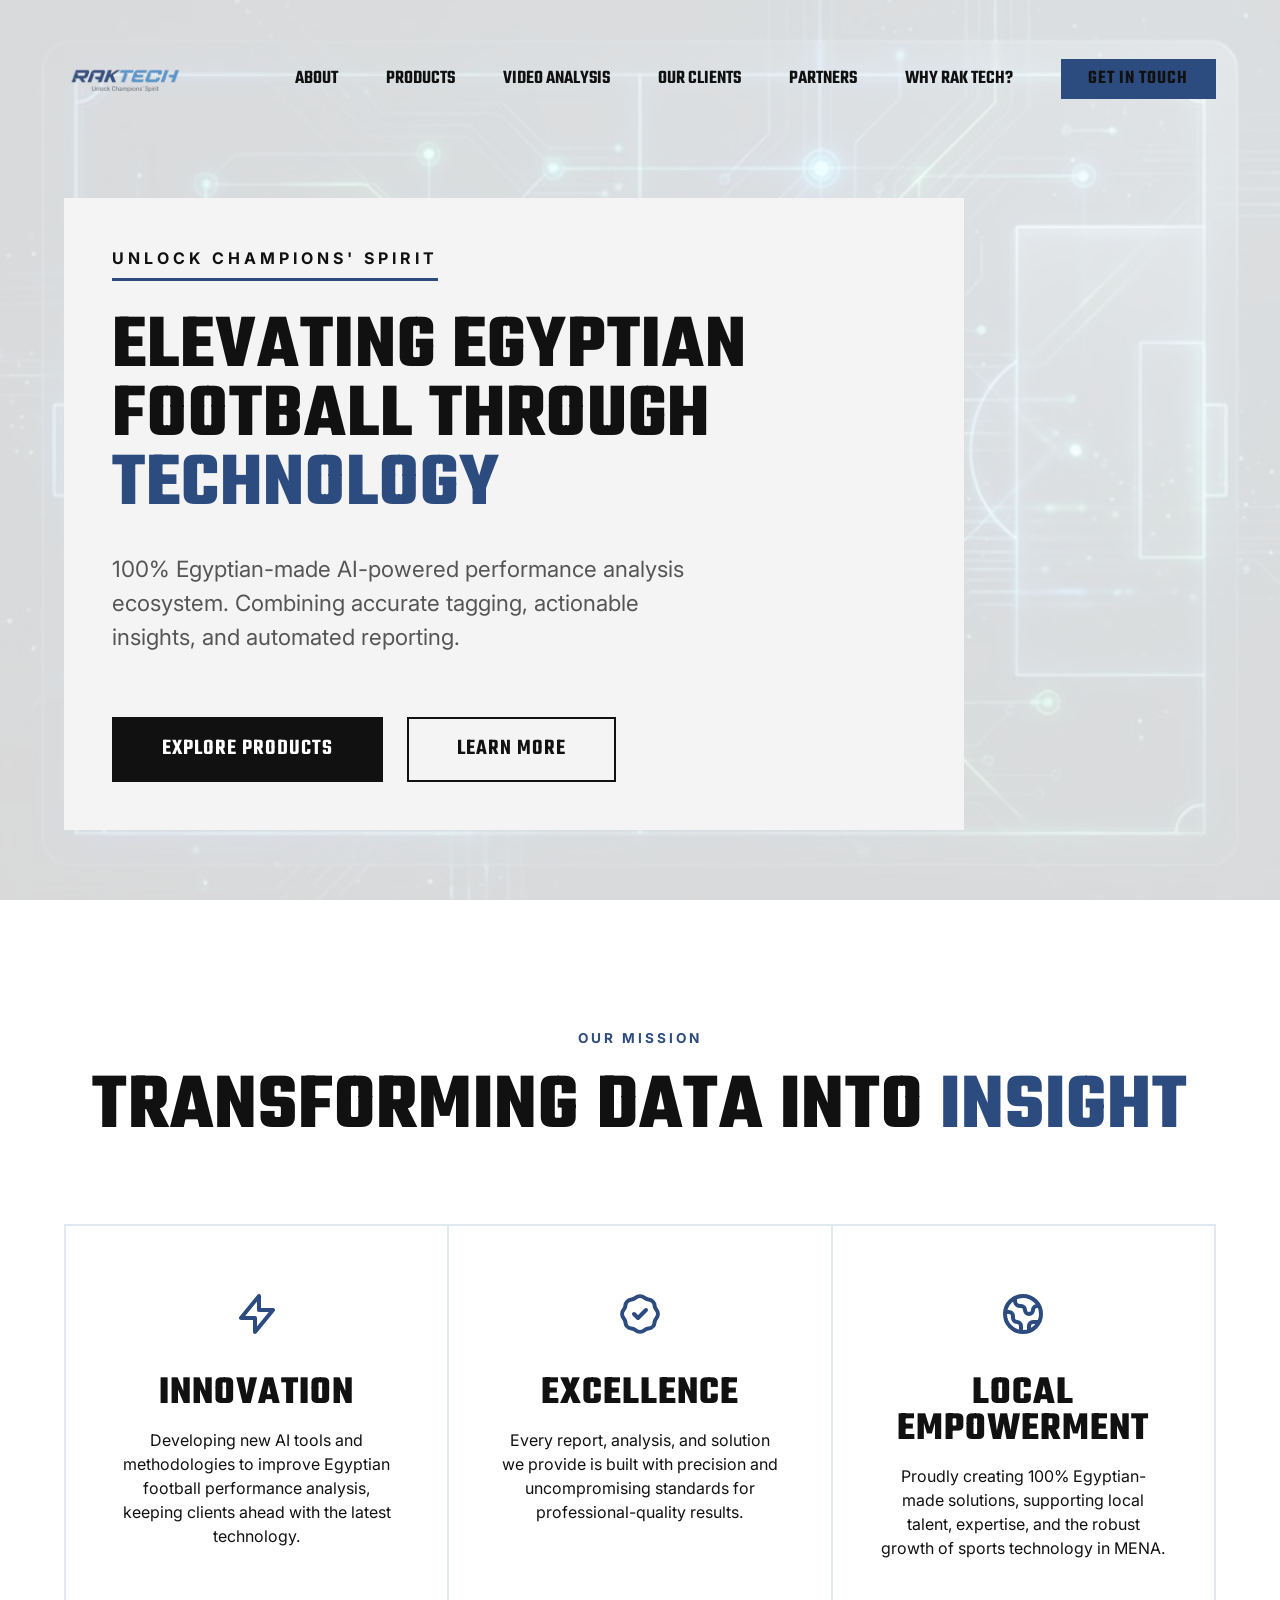
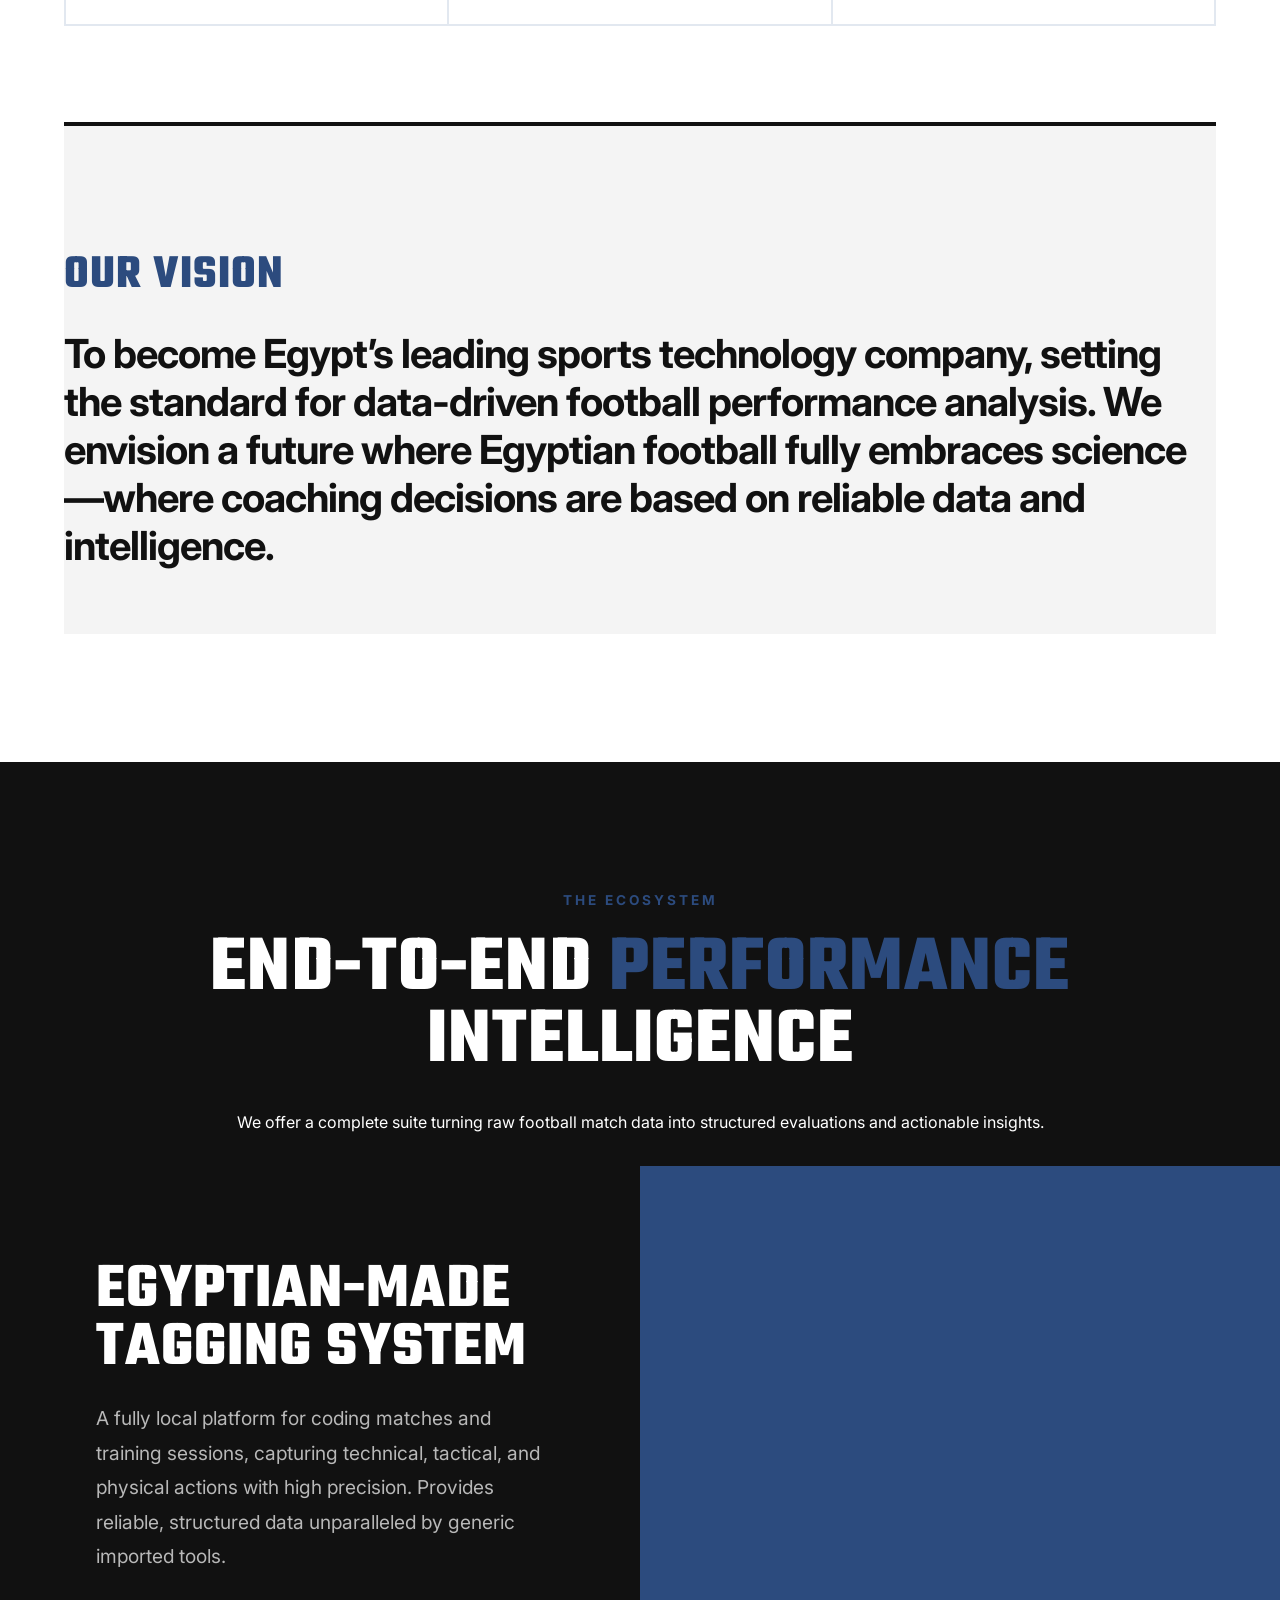
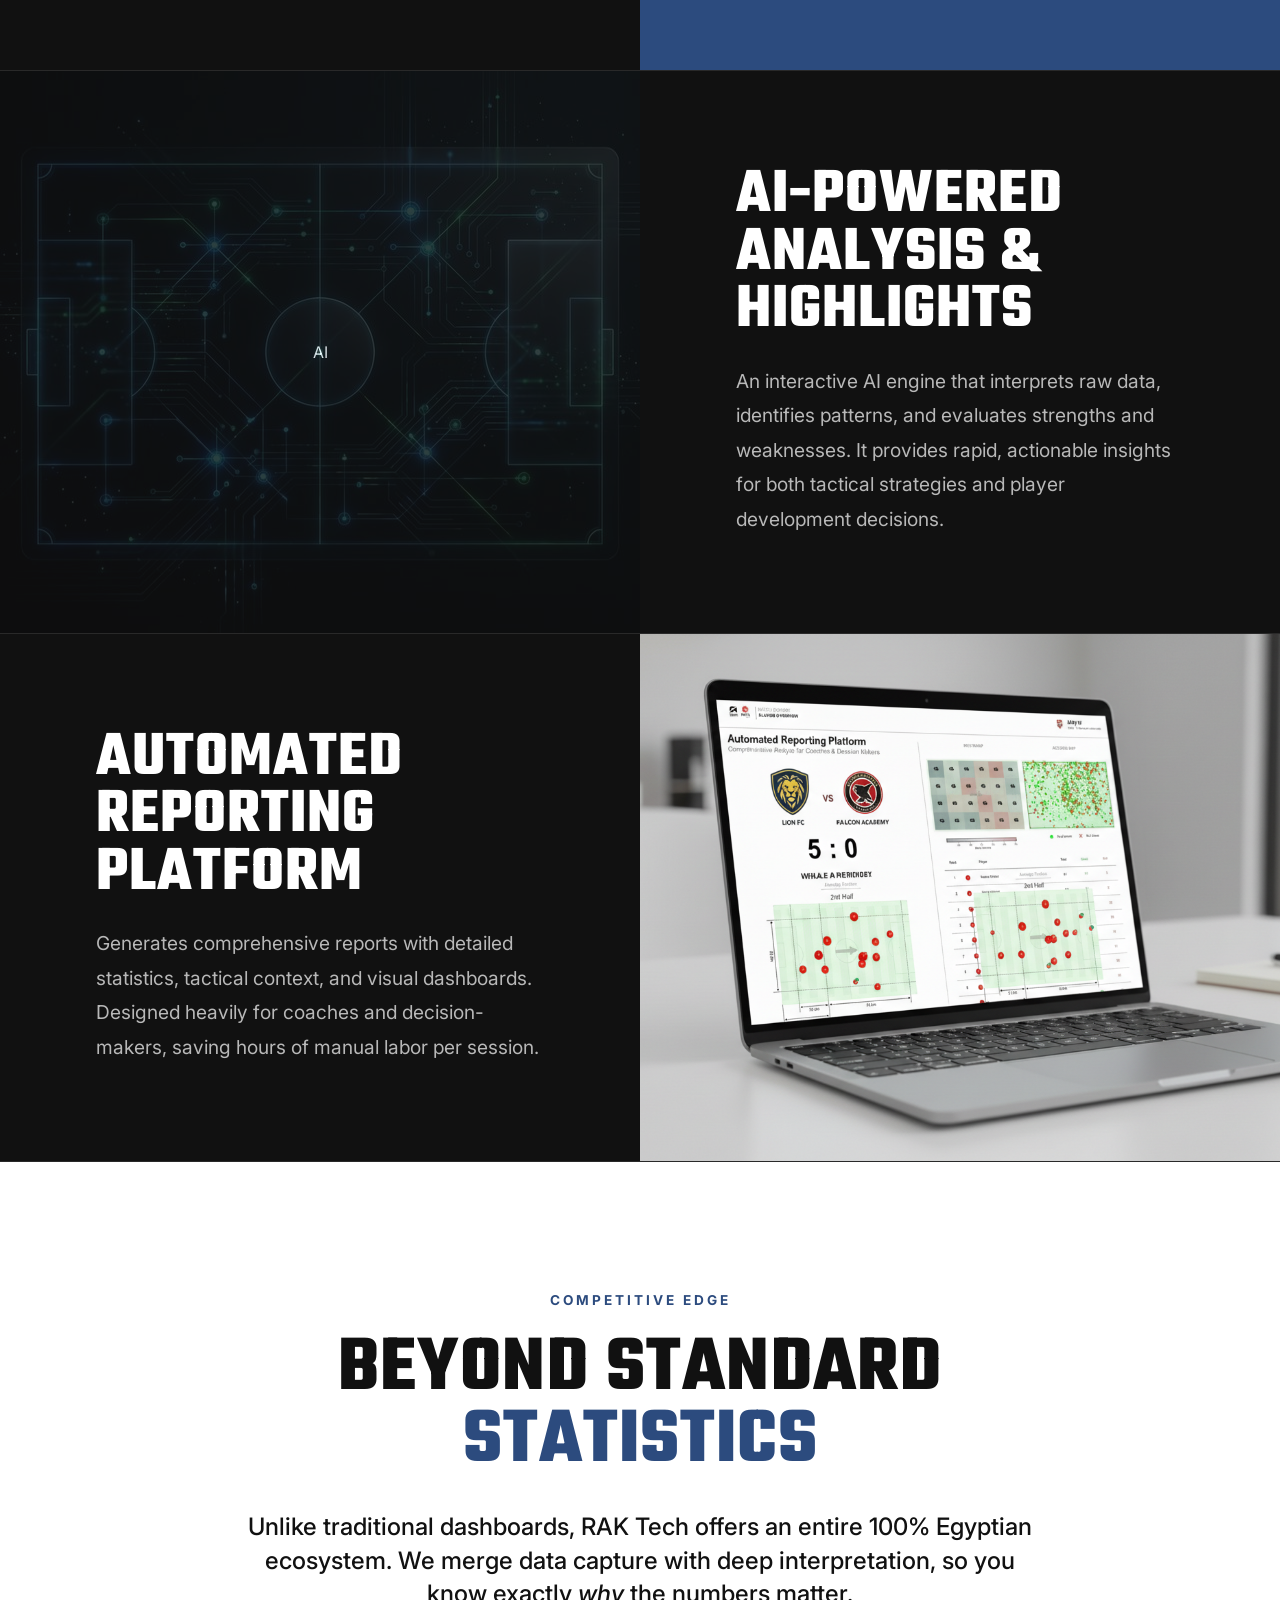
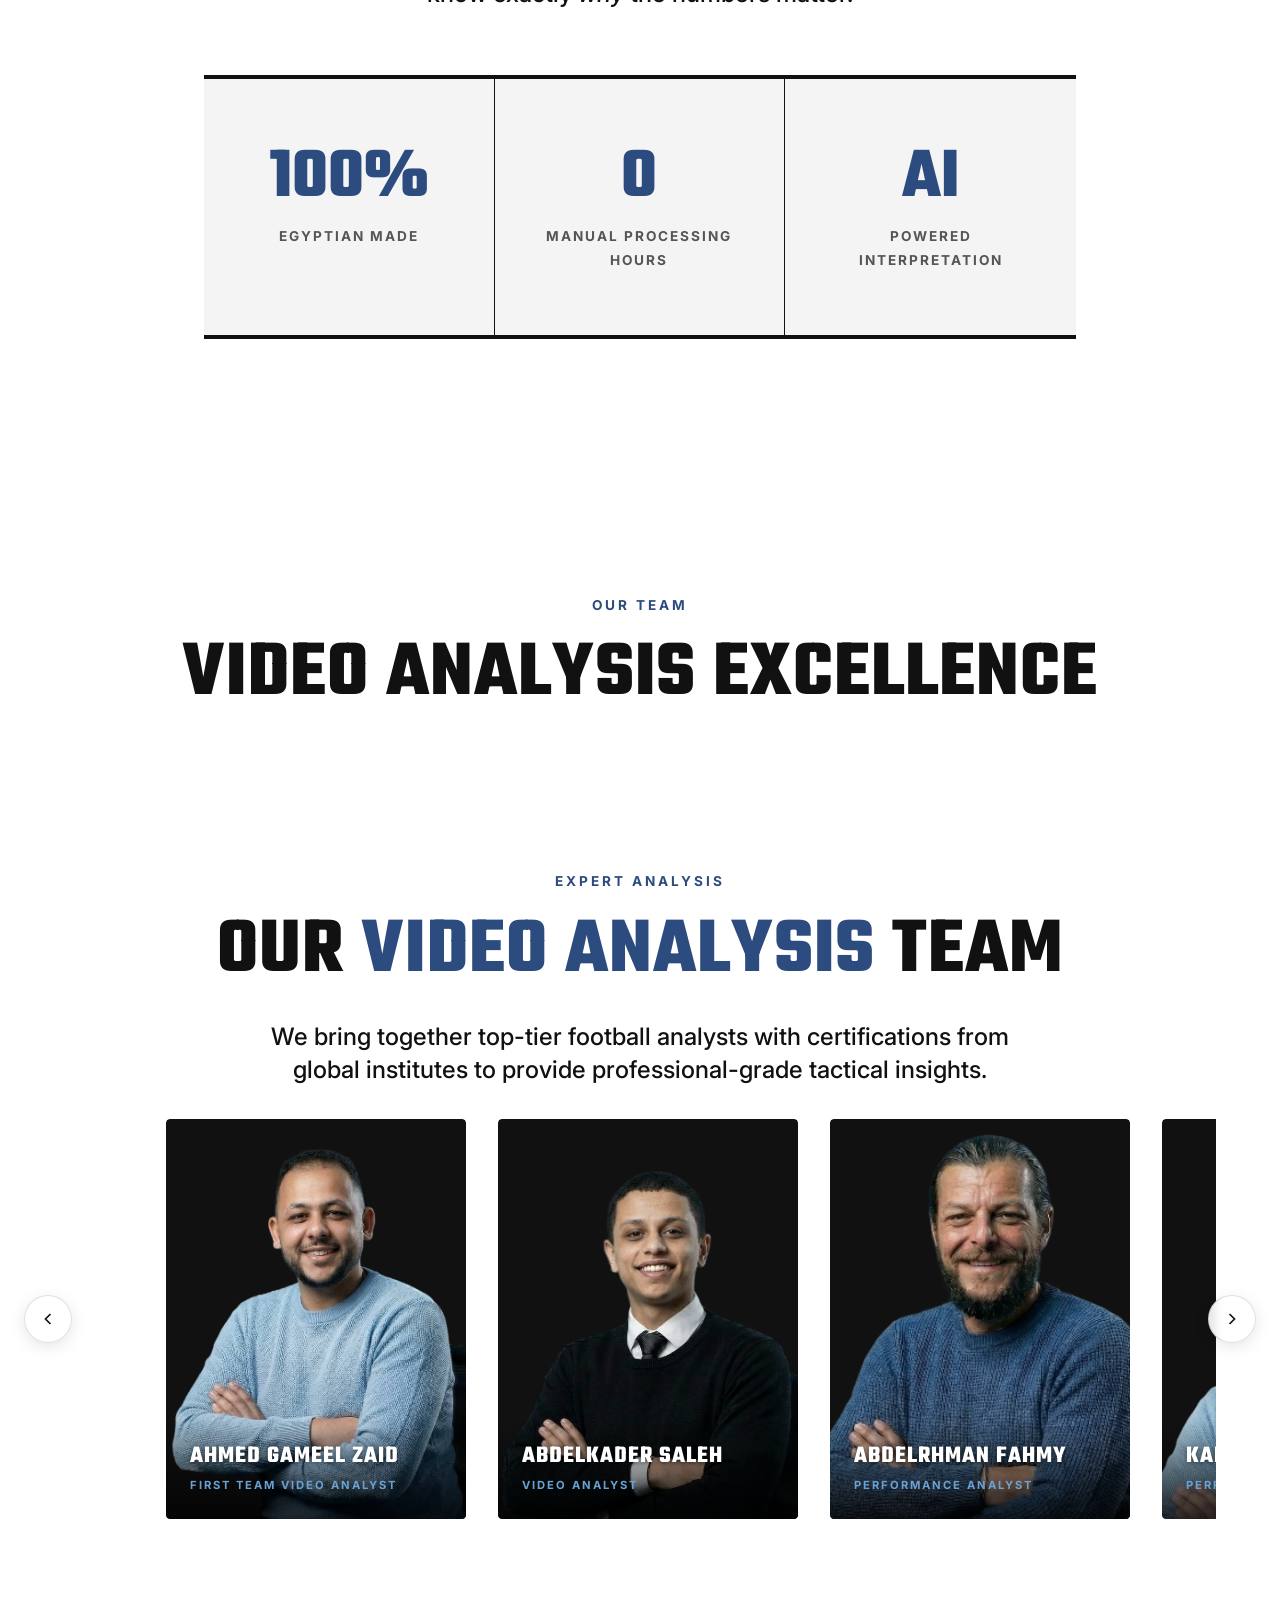
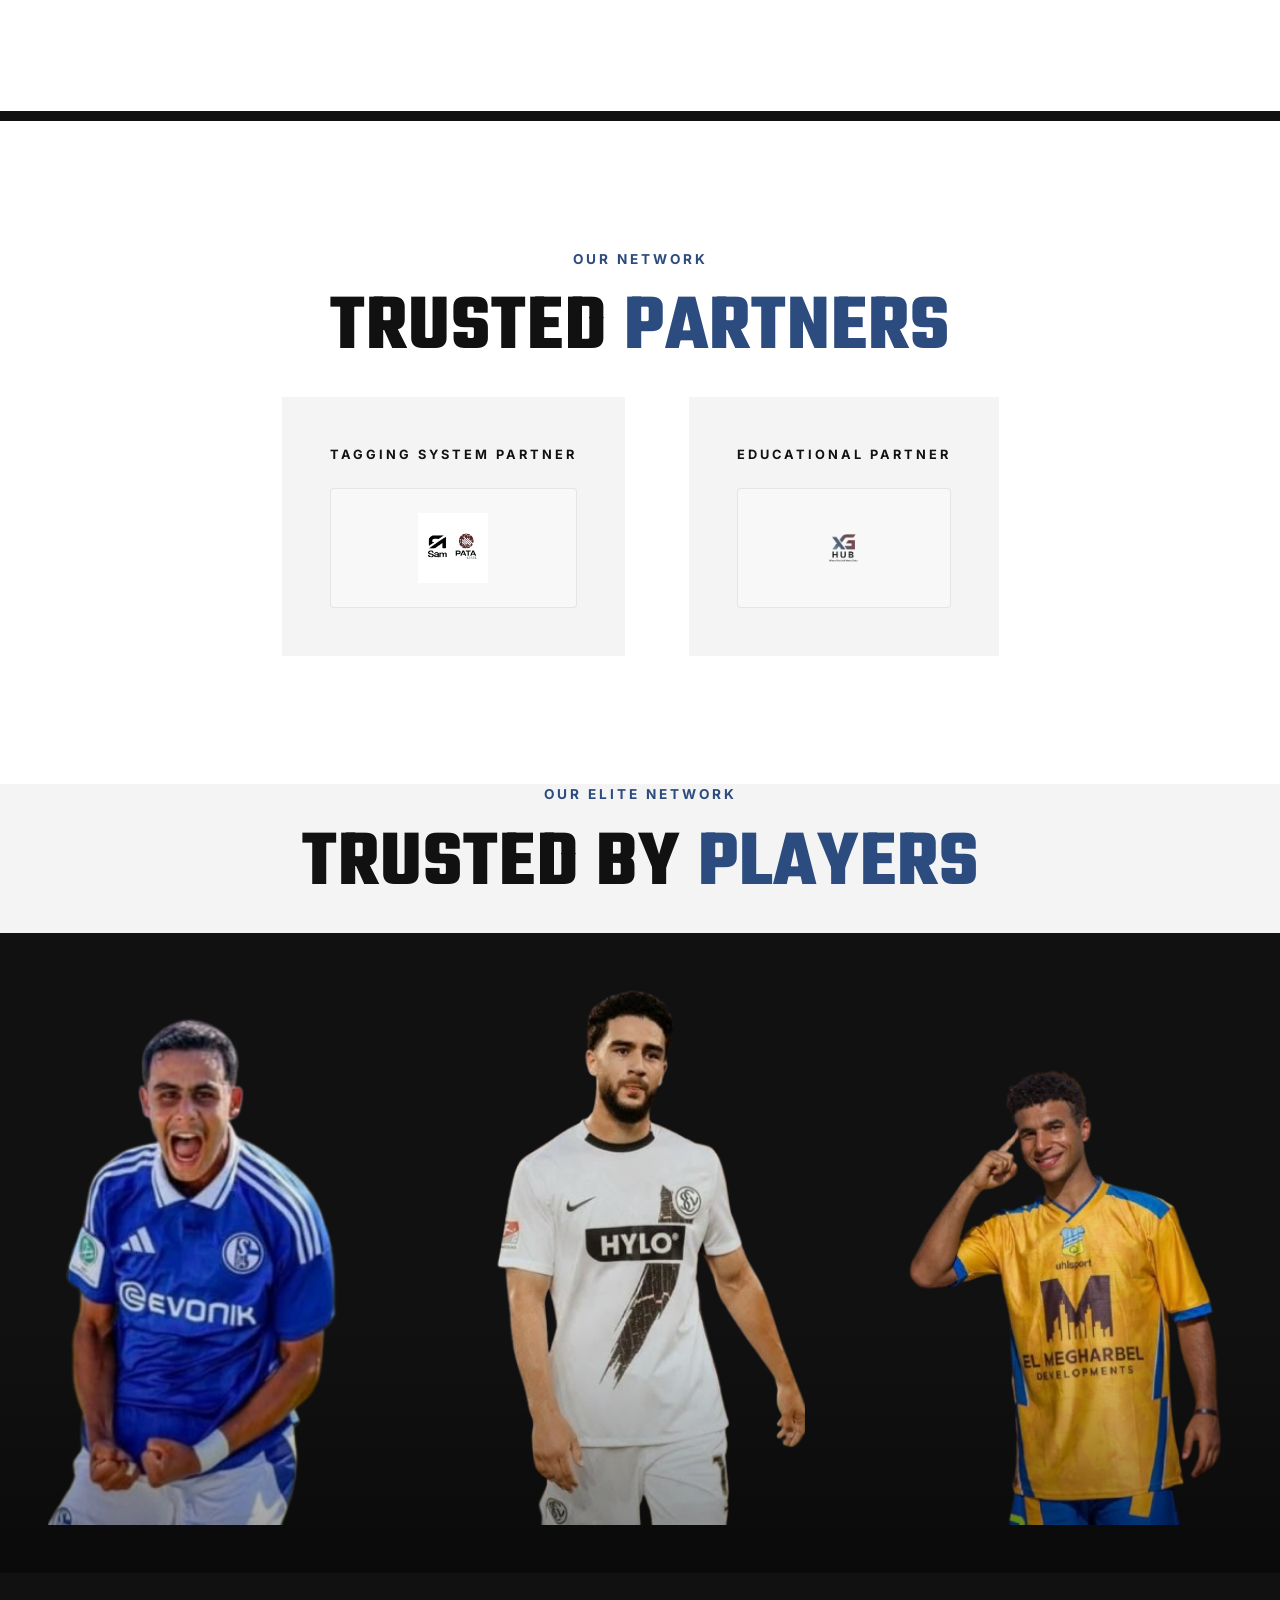
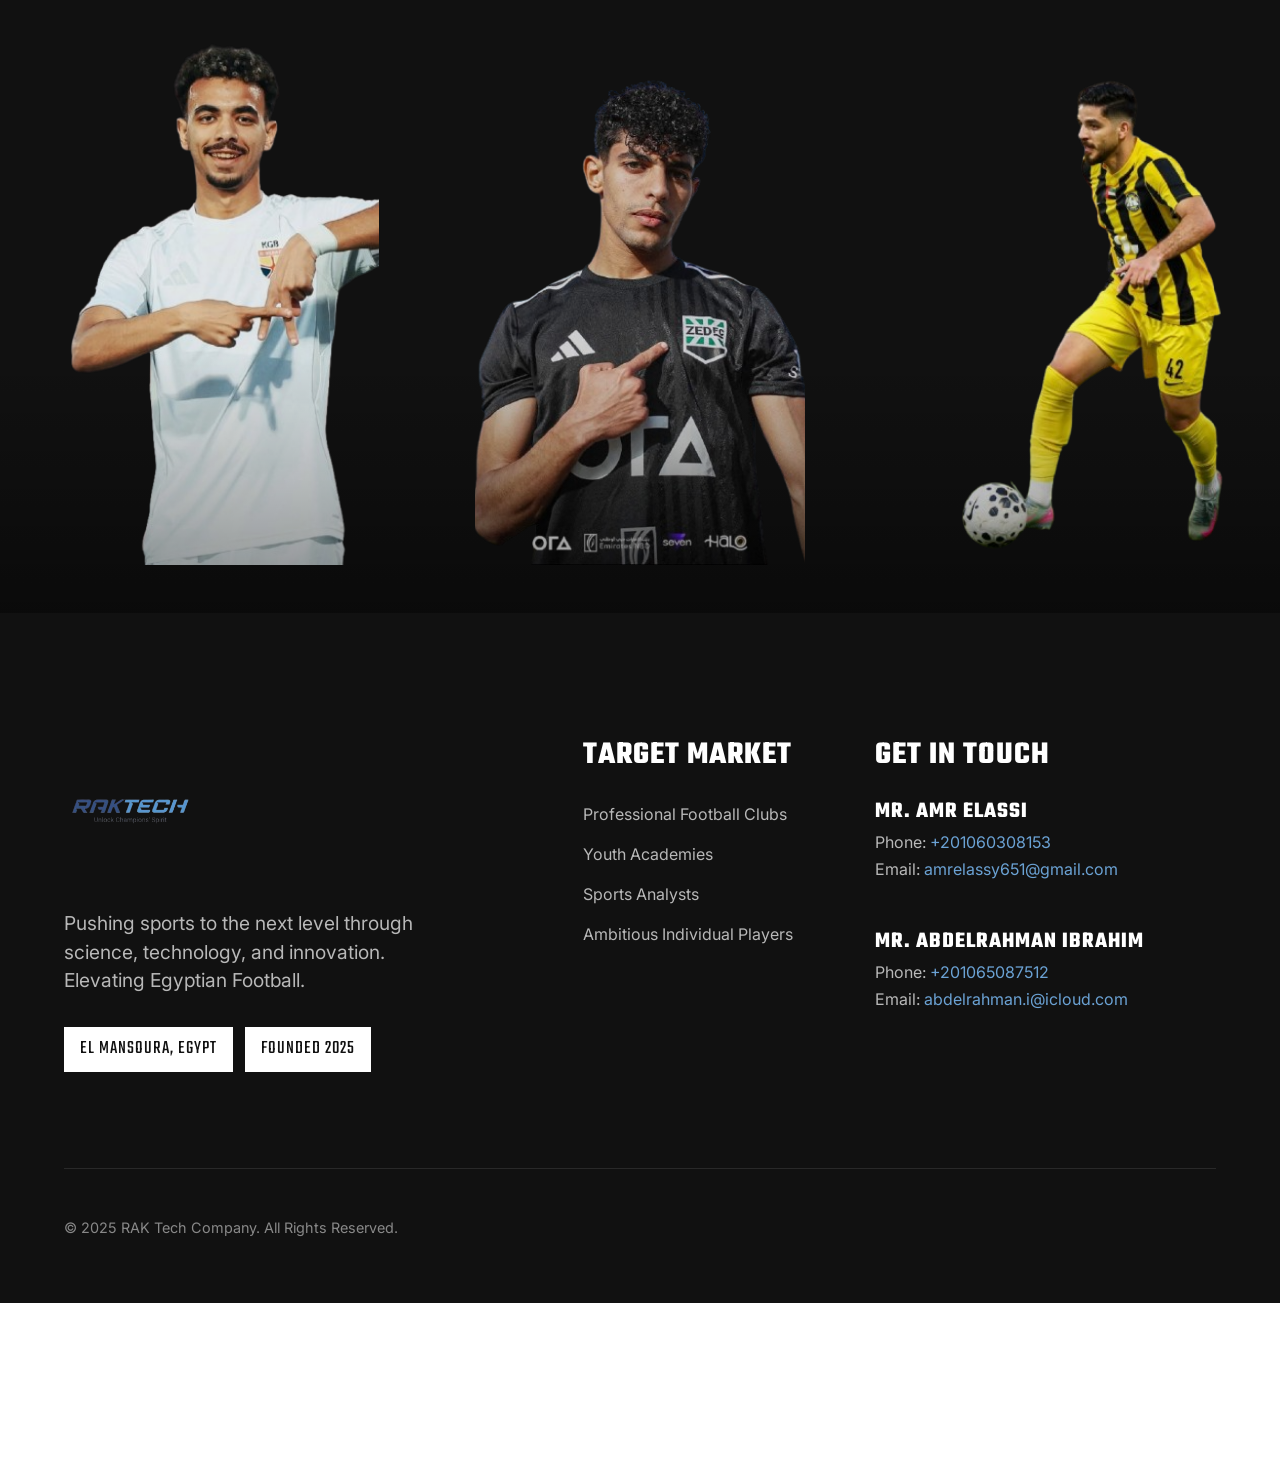
==== index.html @ b721fa3a "Fix: Enable analyst profile links and create analyst-details.html template" ====
<!DOCTYPE html>
<html lang="en">

<head>
    <meta charset="UTF-8">
    <meta name="viewport" content="width=device-width, initial-scale=1.0">
    <meta name="description" content="RAK Tech - Elevating Egyptian Football Through AI-Powered Performance Analytics">
    <title>RAK Tech | AI-Powered Football Analytics in Egypt</title>
    <!-- Google Fonts -->
    <link rel="preconnect" href="https://fonts.googleapis.com">
    <link rel="preconnect" href="https://fonts.gstatic.com" crossorigin>
    <link
        href="https://fonts.googleapis.com/css2?family=Outfit:wght@300;400;600;800&family=Inter:wght@400;600&display=swap"
        rel="stylesheet">
    <!-- Favicons & App Icons -->
    <link rel="icon" type="image/x-icon" href="favicon.ico">
    <link rel="icon" type="image/png" sizes="32x32" href="assets/favicon-32.png">
    <link rel="icon" type="image/png" sizes="16x16" href="assets/favicon-16.png">
    <link rel="apple-touch-icon" sizes="180x180" href="assets/apple-touch-icon.png">
    <meta name="theme-color" content="#2C4B7E">
    <meta name="msapplication-TileColor" content="#2C4B7E">
    <meta name="msapplication-TileImage" content="assets/favicon-32.png">
    <!-- Main Styles -->
    <link rel="stylesheet" href="styles.css">
</head>

<body>
    <!-- Navbar -->
    <nav class="navbar" id="navbar">
        <div class="container nav-content">
            <div class="logo">
                <a href="#home"><img src="assets/raktech-removebg-preview.png" alt="RAK Tech Logo" class="logo-img"></a>
            </div>
            <button class="hamburger" id="hamburger" aria-label="Open menu">
                <span></span><span></span><span></span>
            </button>
            <ul class="nav-links" id="nav-links">
                <li><a href="#about">About</a></li>
                <li><a href="#products">Products</a></li>
                <li><a href="#video-analysis">Video Analysis</a></li>
                <li><a href="#clients">Our Clients</a></li>
                <li><a href="#partners">Partners</a></li>
                <li><a href="#advantage">Why RAK Tech?</a></li>
                <li><a href="#contact" class="btn-primary-sm">Get in Touch</a></li>
            </ul>
        </div>
    </nav>
    <!-- Mobile Nav Overlay -->
    <div class="mobile-overlay" id="mobile-overlay"></div>

    <!-- Hero Section -->
    <header class="hero" id="home">
        <div class="hero-overlay"></div>
        <div class="container hero-content">
            <div class="hero-text-container glass-card fade-in">
                <p class="tagline">UNLOCK CHAMPIONS' SPIRIT</p>
                <h1 class="hero-title">Elevating Egyptian <br>Football Through <span
                        class="accent-gradient">Technology</span></h1>
                <p class="hero-subtitle">100% Egyptian-made AI-powered performance analysis ecosystem. Combining
                    accurate tagging, actionable insights, and automated reporting.</p>
                <div class="hero-buttons">
                    <a href="#products" class="btn-primary">Explore Products</a>
                    <a href="#about" class="btn-secondary">Learn More</a>
                </div>
            </div>
        </div>
    </header>

    <!-- About Section -->
    <section class="about" id="about">
        <div class="container">
            <div class="section-header text-center slide-up">
                <p class="section-subtitle">OUR MISSION</p>
                <h2 class="section-title">Transforming Data into <span class="accent">Insight</span></h2>
            </div>
            <div class="about-grid">
                <div class="about-card glass-card slide-right">
                    <div class="icon-wrapper"><svg xmlns="http://www.w3.org/2000/svg" fill="none" viewBox="0 0 24 24"
                            stroke="currentColor">
                            <path stroke-linecap="round" stroke-linejoin="round" stroke-width="2"
                                d="M13 10V3L4 14h7v7l9-11h-7z" />
                        </svg></div>
                    <h3>Innovation</h3>
                    <p>Developing new AI tools and methodologies to improve Egyptian football performance analysis,
                        keeping clients ahead with the latest technology.</p>
                </div>
                <div class="about-card glass-card slide-up">
                    <div class="icon-wrapper"><svg xmlns="http://www.w3.org/2000/svg" fill="none" viewBox="0 0 24 24"
                            stroke="currentColor">
                            <path stroke-linecap="round" stroke-linejoin="round" stroke-width="2"
                                d="M9 12l2 2 4-4M7.835 4.697a3.42 3.42 0 001.946-.806 3.42 3.42 0 014.438 0 3.42 3.42 0 001.946.806 3.42 3.42 0 013.138 3.138 3.42 3.42 0 00.806 1.946 3.42 3.42 0 010 4.438 3.42 3.42 0 00-.806 1.946 3.42 3.42 0 01-3.138 3.138 3.42 3.42 0 00-1.946.806 3.42 3.42 0 01-4.438 0 3.42 3.42 0 00-1.946-.806 3.42 3.42 0 01-3.138-3.138 3.42 3.42 0 00-.806-1.946 3.42 3.42 0 010-4.438 3.42 3.42 0 00.806-1.946 3.42 3.42 0 013.138-3.138z" />
                        </svg></div>
                    <h3>Excellence</h3>
                    <p>Every report, analysis, and solution we provide is built with precision and uncompromising
                        standards for professional-quality results.</p>
                </div>
                <div class="about-card glass-card slide-left">
                    <div class="icon-wrapper"><svg xmlns="http://www.w3.org/2000/svg" fill="none" viewBox="0 0 24 24"
                            stroke="currentColor">
                            <path stroke-linecap="round" stroke-linejoin="round" stroke-width="2"
                                d="M3.055 11H5a2 2 0 012 2v1a2 2 0 002 2 2 2 0 012 2v2.945M8 3.935V5.5A2.5 2.5 0 0010.5 8h.5a2 2 0 012 2 2 2 0 104 0 2 2 0 012-2h1.064M15 20.488V18a2 2 0 012-2h3.064M21 12a9 9 0 11-18 0 9 9 0 0118 0z" />
                        </svg></div>
                    <h3>Local Empowerment</h3>
                    <p>Proudly creating 100% Egyptian-made solutions, supporting local talent, expertise, and the robust
                        growth of sports technology in MENA.</p>
                </div>
            </div>

            <div class="vision-wrapper glass-card mt-2">
                <h3>Our Vision</h3>
                <p class="lead-text">To become Egypt’s leading sports technology company, setting the standard for
                    data-driven football performance analysis. We envision a future where Egyptian football fully
                    embraces science—where coaching decisions are based on reliable data and intelligence.</p>
            </div>
        </div>
    </section>

    <!-- Products Section -->
    <section class="products" id="products">
        <div class="container">
            <div class="section-header slide-up">
                <p class="section-subtitle">THE ECOSYSTEM</p>
                <h2 class="section-title">End-to-End <span class="accent">Performance</span> Intelligence</h2>
                <p class="section-desc">We offer a complete suite turning raw football match data into structured
                    evaluations and actionable insights.</p>
            </div>

            <div class="features-list">
                <!-- Feature 1 -->
                <div class="feature-item slide-right">
                    <div class="feature-text">
                        <h3>Egyptian-Made Tagging System</h3>
                        <p>A fully local platform for coding matches and training sessions, capturing technical,
                            tactical, and physical actions with high precision. Provides reliable, structured data
                            unparalleled by generic imported tools.</p>
                    </div>
                    <div class="feature-graphic glass-card graphic-accent-1">
                        <div class="mock-ui">
                            <div class="ui-bar"></div>
                            <div class="ui-bar"></div>
                            <div class="ui-bar"></div>
                        </div>
                    </div>
                </div>

                <!-- Feature 2 -->
                <div class="feature-item reverse slide-left">
                    <div class="feature-text">
                        <h3>AI-Powered Analysis & Highlights</h3>
                        <p>An interactive AI engine that interprets raw data, identifies patterns, and evaluates
                            strengths and weaknesses. It provides rapid, actionable insights for both tactical
                            strategies and player development decisions.</p>
                    </div>
                    <div class="feature-graphic glass-card graphic-accent-2">
                        <div class="circle-chart">
                            <div class="circle-inner">AI</div>
                        </div>
                    </div>
                </div>

                <!-- Feature 3 -->
                <div class="feature-item slide-right">
                    <div class="feature-text">
                        <h3>Automated Reporting Platform</h3>
                        <p>Generates comprehensive reports with detailed statistics, tactical context, and visual
                            dashboards. Designed heavily for coaches and decision-makers, saving hours of manual labor
                            per session.</p>
                    </div>
                    <div class="feature-graphic graphic-accent-3 product-photo-wrapper">
                        <img src="assets/report-sample.jpg" alt="RAK Tech Automated Report Sample"
                            class="product-photo">
                    </div>
                </div>
            </div>

        </div>
    </section>

    <!-- Advantage / Competitor Section -->
    <section class="advantage" id="advantage">
        <div class="container container-sm text-center slide-up">
            <p class="section-subtitle">COMPETITIVE EDGE</p>
            <h2 class="section-title">Beyond Standard <span class="accent">Statistics</span></h2>
            <p class="mb-3 lead-text">Unlike traditional dashboards, RAK Tech offers an entire 100% Egyptian ecosystem.
                We merge data capture with deep interpretation, so you know exactly <em>why</em> the numbers matter.</p>

            <div class="advantage-stats">
                <div class="stat-box glass-card">
                    <span class="stat-number">100%</span>
                    <span class="stat-label">Egyptian Made</span>
                </div>
                <div class="stat-box glass-card">
                    <span class="stat-number">0</span>
                    <span class="stat-label">Manual Processing Hours</span>
                </div>
                <div class="stat-box glass-card">
                    <span class="stat-number">AI</span>
                    <span class="stat-label">Powered Interpretation</span>
                </div>
            </div>

        </div>
    </section>

    <!-- Video Analysis Section -->
    <section class="video-analysis" id="video-analysis">
        <div class="container text-center slide-up">
            <p class="section-subtitle">Our team</p>
            <h2 class="section-title">Video Analysis Excellence</h2>
        </div>
        
    <!-- Video Analysis Section -->
    <section class="video-analysis" id="video-analysis">
        <div class="container container-sm text-center slide-up">
            <p class="section-subtitle">EXPERT ANALYSIS</p>
            <h2 class="section-title">Our <span class="accent">Video Analysis</span> Team</h2>
            <p class="mb-3 lead-text">We bring together top-tier football analysts with certifications from global institutes to provide professional-grade tactical insights.</p>
        </div>
        
        <div class="container site-slider">
            <div class="slider-controls">
                <button class="slider-btn prev-btn" id="prev-analyst" aria-label="Previous Analyst">
                    <svg viewBox="0 0 24 24" fill="none" stroke="currentColor" stroke-width="2">
                        <path d="M15 18l-6-6 6-6" />
                    </svg>
                </button>
                <button class="slider-btn next-btn" id="next-analyst" aria-label="Next Analyst">
                    <svg viewBox="0 0 24 24" fill="none" stroke="currentColor" stroke-width="2">
                        <path d="M9 18l6-6-6-6" />
                    </svg>
                </button>
            </div>
                     <div class="analysts-slider-track" id="analysts-slider">
                <!-- Analyst 1: Ahmed Gameel Zaid -->
                <a href="analyst-details.html?id=1" class="analyst-card">
                    <div class="analyst-img-wrapper">
                        <img src="assets/analyst1.png" alt="Ahmed Gameel Zaid" class="analyst-img">
                        <!-- Always-visible name tab -->
                        <div class="analyst-name-tab">
                            <h4>Ahmed Gameel Zaid</h4>
                            <span>First Team Video Analyst</span>
                        </div>
                        <!-- Hover reveal: full info -->
                        <div class="analyst-info">
                            <h3>Ahmed Gameel Zaid</h3>
                            <p class="analyst-role">First Team Video Analyst | Al-Yarmouk FC (KSA)</p>
                            <ul class="analyst-certs">
                                <li>FA Certified: Introduction to Scouting & Football Coaching</li>
                                <li>PFSA Certified: Level 1 Talent Identification</li>
                                <li>Performance Analysis Graduate: Griffin Performance Academy (UAE)</li>
                                <li>The FA (England) Introduction to Scouting</li>
                            </ul>
                        </div>
                    </div>
                </a>

                <!-- Analyst 2: Abdelkader Saleh -->
                <a href="analyst-details.html?id=2" class="analyst-card">
                    <div class="analyst-img-wrapper">
                        <img src="assets/analyst2.png" alt="Abdelkader Saleh" class="analyst-img">
                        <div class="analyst-name-tab">
                            <h4>Abdelkader Saleh</h4>
                            <span>Video Analyst</span>
                        </div>
                        <div class="analyst-info">
                            <h3>Abdelkader Saleh</h3>
                            <p class="analyst-role">Video Analyst</p>
                            <ul class="analyst-certs">
                                <li>FC Barcelona's Methodology – Positional Play Concepts (APF)</li>
                                <li>Specialized in Game Analysis</li>
                                <li>Performance Analysis – Johan Cruyff Institute</li>
                            </ul>
                        </div>
                    </div>
                </a>

                <!-- Analyst 3: Abdelrhman Fahmy -->
                <a href="analyst-details.html?id=3" class="analyst-card">
                    <div class="analyst-img-wrapper">
                        <img src="assets/analyst3.png" alt="Abdelrhman Fahmy" class="analyst-img">
                        <div class="analyst-name-tab">
                            <h4>Abdelrhman Fahmy</h4>
                            <span>Performance Analyst</span>
                        </div>
                        <div class="analyst-info">
                            <h3>Abdelrhman Fahmy</h3>
                            <p class="analyst-role">Former AL-Masry Performance Analyst First Team</p>
                            <ul class="analyst-certs">
                                <li>PFSA Performance Analysis Levels 1, 2 & 3</li>
                                <li>Beltagy Football Analysis Courses</li>
                                <li>Gary Cureen's Tactical Analysis Certification</li>
                            </ul>
                        </div>
                    </div>
                </a>

                <!-- Analyst 4: Karim Ali -->
                <a href="analyst-details.html?id=4" class="analyst-card">
                    <div class="analyst-img-wrapper">
                        <img src="assets/analyst4.png" alt="Karim Ali" class="analyst-img">
                        <div class="analyst-name-tab">
                            <h4>Karim Ali</h4>
                            <span>Performance Analyst</span>
                        </div>
                        <div class="analyst-info">
                            <h3>Karim Ali</h3>
                            <p class="analyst-role">Performance Analyst – Laviena FC</p>
                            <ul class="analyst-certs">
                                <li>Performance Analysis – PFSA</li>
                                <li>Live Match Analysis – PFSA</li>
                                <li>Opposition Analysis – PFSA</li>
                                <li>Scouting Courses – PFSA</li>
                            </ul>
                        </div>
                    </div>
                </a>

                <!-- Analyst 5: Abdellatif Reda -->
                <a href="analyst-details.html?id=5" class="analyst-card">
                    <div class="analyst-img-wrapper">
                        <img src="assets/analyst5.png" alt="Abdellatif Reda" class="analyst-img">
                        <div class="analyst-name-tab">
                            <h4>Abdellatif Reda</h4>
                            <span>First Team Analyst | Al Ahly Women</span>
                        </div>
                        <div class="analyst-info">
                            <h3>Abdellatif Reda</h3>
                            <p class="analyst-role">First Team Performance Analyst | Al Ahly SC Women</p>
                            <ul class="analyst-certs">
                                <li>Barcelona Innovation Hub: Professional Diploma</li>
                                <li>PFSA Level 2: Performance & Opposition Analysis</li>
                                <li>PFSA Certified: Introduction to Football Scouting</li>
                                <li>IPSO Certified: Level 1 & 2 – Bias in Scouting</li>
                            </ul>
                        </div>
                    </div>
                </a>

                </div>
            </div>
        </div>
    </section>

    <!-- Partners Section -->
    <section class="partners" id="partners">
        <div class="container text-center slide-up">
            <p class="section-subtitle">OUR NETWORK</p>
            <h2 class="section-title">Trusted <span class="accent">Partners</span></h2>

            <div class="partners-grid mt-2">
                <div class="partner-card glass-card">
                    <p class="partner-label">Tagging System Partner</p>
                    <div class="partner-img-wrapper">
                        <img src="assets/system.png" alt="Tagging System Partner" class="partner-img">
                    </div>
                </div>
                <div class="partner-card glass-card">
                    <p class="partner-label">Educational Partner</p>
                    <div class="partner-img-wrapper">
                        <img src="assets/edu.png" alt="Educational Partner" class="partner-img">
                    </div>
                </div>
            </div>
        </div>
    </section>

    <!-- Clients Section -->
    <section class="clients" id="clients">
        <div class="container text-center slide-up">
            <p class="section-subtitle">OUR ELITE NETWORK</p>
            <h2 class="section-title">Trusted by <span class="accent">Players</span></h2>

            <div class="clients-grid mt-2">
                <div class="client-card glass-card">
                    <img src="assets/client1.png" alt="Player Client" class="client-img">
                </div>
                <div class="client-card glass-card">
                    <img src="assets/client2.png" alt="Player Client" class="client-img">
                </div>
                <div class="client-card glass-card">
                    <img src="assets/client3.png" alt="Player Client" class="client-img">
                </div>
                <div class="client-card glass-card">
                    <img src="assets/client4.png" alt="Player Client" class="client-img">
                </div>
                <div class="client-card glass-card">
                    <img src="assets/client5.png" alt="Player Client" class="client-img">
                </div>
                <div class="client-card glass-card">
                    <img src="assets/client6.png" alt="Player Client" class="client-img">
                </div>
            </div>
        </div>
    </section>

    <!-- Footer / Contact -->
    <footer class="footer" id="contact">
        <div class="container">
            <div class="footer-grid">
                <div class="footer-col brand-col">
                    <div class="logo mb-2">
                        <img src="assets/raktech-removebg-preview.png" alt="RAK Tech Logo" class="logo-img-footer">
                    </div>
                    <p class="footer-desc">Pushing sports to the next level through science, technology, and innovation.
                        Elevating Egyptian Football.</p>
                    <div class="footer-badges">
                        <span class="badge">El Mansoura, Egypt</span>
                        <span class="badge">Founded 2025</span>
                    </div>
                </div>
                <div class="footer-col pl-4">
                    <h4>Target Market</h4>
                    <ul>
                        <li>Professional Football Clubs</li>
                        <li>Youth Academies</li>
                        <li>Sports Analysts</li>
                        <li>Ambitious Individual Players</li>
                    </ul>
                </div>
                <div class="footer-col">
                    <h4>Get In Touch</h4>
                    <div class="contact-info">
                        <div class="contact-group">
                            <h5 class="contact-person-name">Mr. Amr Elassi</h5>
                            <p>Phone: <a href="tel:+201060308153">+201060308153</a></p>
                            <p>Email: <a href="mailto:amrelassy651@gmail.com">amrelassy651@gmail.com</a></p>
                        </div>
                        <div class="contact-group mt-1">
                            <h5 class="contact-person-name">Mr. Abdelrahman Ibrahim</h5>
                            <p>Phone: <a href="tel:+201065087512">+201065087512</a></p>
                            <p>Email: <a href="mailto:abdelrahman.i@icloud.com">abdelrahman.i@icloud.com</a></p>
                        </div>
                    </div>
                </div>
            </div>
            <div class="footer-bottom">
                <p>&copy; 2025 RAK Tech Company. All Rights Reserved.</p>
            </div>
        </div>
    </footer>

    <!-- Scripts -->
    <script src="script.js"></script>
</body>

</html>
---- styles.css ----
/* 
===============================================
RAK Tech Core Styles
Right To Dream Aesthetic Layout
=============================================== 
*/

@import url('https://fonts.googleapis.com/css2?family=Teko:wght@400;600;700&family=Inter:wght@400;500;700&display=swap');

:root {
    --bg-main: #ffffff;
    --bg-secondary: #f4f4f4;
    --bg-deep: #000000;

    /* Using RAK branding but with strict solid flat colors */
    --accent: #2C4B7E;
    --accent-secondary: #6BA2D4;

    --text-main: #111111;
    --text-muted: #555555;
    --text-light: #ffffff;

    --font-heading: 'Teko', sans-serif;
    --font-body: 'Inter', sans-serif;
}

* {
    margin: 0;
    padding: 0;
    box-sizing: border-box;
}

html {
    scroll-behavior: smooth;
}

body {
    background-color: var(--bg-main);
    color: var(--text-main);
    font-family: var(--font-body);
    line-height: 1.5;
    overflow-x: hidden;
    -webkit-font-smoothing: antialiased;
}

/* Typography (RTD Style - Massive, Uppercase, Bold) */
h1,
h2,
h3,
h4,
h5,
h6 {
    font-family: var(--font-heading);
    font-weight: 700;
    line-height: 0.9;
    text-transform: uppercase;
    margin-bottom: 0.5em;
    letter-spacing: 1px;
}

.text-center {
    text-align: center;
}

.mb-2 {
    margin-bottom: 2rem;
}

.mb-3 {
    margin-bottom: 4rem;
}

.mt-2 {
    margin-top: 2rem;
}

.accent {
    color: var(--accent);
}

.accent-gradient {
    color: var(--accent);
}

.lead-text {
    font-size: 1.5rem;
    font-weight: 500;
    color: var(--text-main);
    line-height: 1.4;
    max-width: 800px;
    margin: 0 auto;
}

/* Base Layout */
.container {
    max-width: 1400px;
    margin: 0 auto;
    padding: 0 4rem;
}

.container-sm {
    max-width: 1000px;
}

section {
    padding: 8rem 0;
    position: relative;
}

.section-subtitle {
    font-family: var(--font-body);
    font-size: 0.85rem;
    letter-spacing: 3px;
    text-transform: uppercase;
    color: var(--accent);
    font-weight: 700;
    margin-bottom: 1.5rem;
    display: block;
}

.section-title {
    font-size: 5rem;
    margin-bottom: 2rem;
    color: var(--text-main);
}

.section-header {
    text-align: center;
    margin: 0 auto 5rem;
}

/* Brutalist Buttons */
.btn-primary,
.btn-primary-sm,
.btn-secondary {
    display: inline-flex;
    align-items: center;
    justify-content: center;
    font-family: var(--font-heading);
    text-transform: uppercase;
    font-size: 1.4rem;
    letter-spacing: 1px;
    font-weight: 600;
    text-decoration: none;
    border-radius: 0;
    /* NO rounded corners */
    transition: all 0.3s ease;
    cursor: pointer;
    line-height: 1;
}

.btn-primary {
    background: var(--text-main);
    color: var(--text-light);
    padding: 1.2rem 3rem;
    border: 2px solid var(--text-main);
}

.btn-primary:hover {
    background: transparent;
    color: var(--text-main);
}

.btn-primary-sm {
    background: var(--accent);
    color: var(--text-light);
    padding: 0.55rem 1.6rem;
    border: 2px solid var(--accent);
    font-size: 1.1rem;
    line-height: 1;
}

.btn-primary-sm:hover {
    background: var(--text-main);
    border-color: var(--text-main);
}

.btn-secondary {
    background: transparent;
    color: var(--text-main);
    border: 2px solid var(--text-main);
    padding: 1.2rem 3rem;
}

.btn-secondary:hover {
    background: var(--text-main);
    color: var(--text-light);
}

/* Navbar */
.navbar {
    position: fixed;
    top: 0;
    width: 100%;
    z-index: 1000;
    padding: 1rem 0;
    transition: all 0.3s ease;
    background: transparent;
}

.navbar.scrolled {
    background: var(--bg-main);
    padding: 0.5rem 0;
    border-bottom: 2px solid var(--text-main);
}

.nav-content {
    display: flex;
    justify-content: space-between;
    align-items: center;
}

.logo-img {
    height: 120px;
    width: auto;
    transition: transform 0.3s ease;
}

.logo-img-footer {
    height: 130px;
}

.nav-links {
    list-style: none;
    display: flex;
    gap: 3rem;
    align-items: center;
}

.nav-links li a {
    font-family: var(--font-heading);
    color: var(--text-main);
    text-decoration: none;
    font-weight: 600;
    font-size: 1.2rem;
    text-transform: uppercase;
    transition: color 0.3s;
    line-height: 1;
    display: flex;
    align-items: center;
}

.nav-links li a:hover {
    color: var(--accent);
}

/* Hero Section (RTD Bold Block Style) */
.hero {
    position: relative;
    min-height: 100vh;
    display: flex;
    align-items: center;
    background-image: url('assets/hero-bg.png');
    background-size: cover;
    background-position: center;
    background-attachment: scroll;
}

.hero-overlay {
    position: absolute;
    inset: 0;
    background: rgba(255, 255, 255, 0.85);
    /* Solid white wash overlay */
    z-index: 1;
}

.hero-content {
    position: relative;
    z-index: 2;
    padding-top: 8rem;
    width: 100%;
}

.hero-text-container {
    max-width: 900px;
}

.tagline {
    font-family: var(--font-body);
    font-size: 1rem;
    letter-spacing: 4px;
    color: var(--text-main);
    font-weight: 700;
    text-transform: uppercase;
    margin-bottom: 2rem;
    display: inline-block;
    border-bottom: 3px solid var(--accent);
    padding-bottom: 0.5rem;
}

.hero-title {
    font-size: clamp(3rem, 6vw, 6.5rem);
    color: var(--text-main);
    line-height: 0.9;
    margin-bottom: 2rem;
}

.hero-subtitle {
    font-size: 1.4rem;
    color: var(--text-muted);
    margin-bottom: 4rem;
    max-width: 600px;
    font-weight: 400;
}

.hero-buttons {
    display: flex;
    gap: 1.5rem;
}

/* General Card Removals for brutalism */
.glass-card {
    background: var(--bg-secondary);
    border: none;
    border-radius: 0;
    padding: 3rem;
    transition: transform 0.3s ease;
}

.glass-card:hover {
    transform: translateY(-10px);
}

/* About Grid */
.about {
    background-color: var(--bg-main);
}

.about-grid {
    display: grid;
    grid-template-columns: repeat(auto-fit, minmax(300px, 1fr));
    gap: 2px;
    /* RTD thin border grid effect */
    background: #e2e8f0;
    border: 2px solid #e2e8f0;
}

.about-card {
    background: var(--bg-main);
    padding: 4rem 3rem;
    text-align: center;
}

.about-card:hover {
    transform: none;
    background: var(--bg-secondary);
}

.icon-wrapper {
    margin: 0 auto 2rem;
    color: var(--accent);
}

.icon-wrapper svg {
    width: 48px;
    height: 48px;
}

.about-card h3 {
    font-size: 2.5rem;
    margin-bottom: 1rem;
}

/* Vision Block (Massive Text) */
.vision-wrapper {
    text-align: left;
    padding: 8rem 0 4rem;
    border-top: 4px solid var(--text-main);
    margin-top: 6rem;
}

.vision-wrapper h3 {
    font-size: 3rem;
    color: var(--accent);
    margin-bottom: 2rem;
}

.vision-wrapper .lead-text {
    font-size: 2.5rem;
    font-weight: 700;
    line-height: 1.2;
    color: var(--text-main);
    letter-spacing: -1px;
    max-width: 100%;
}

/* Products Section (Split Layout like RTD Featurettes) */
.products {
    background-color: var(--text-main);
    color: var(--text-light);
    padding: 0;
}

.products .container {
    max-width: 100%;
    padding: 0;
}

.products .section-header {
    padding-top: 8rem;
    margin-bottom: 2rem;
}

.products .section-title {
    color: var(--text-light);
}

.features-list {
    display: flex;
    flex-direction: column;
}

.feature-item {
    display: grid;
    grid-template-columns: 1fr 1fr;
    gap: 0;
    border-bottom: 1px solid rgba(255, 255, 255, 0.1);
}

.feature-item.reverse {
    direction: rtl;
}

.feature-item.reverse>* {
    direction: ltr;
}

.feature-text {
    padding: 6rem;
    display: flex;
    flex-direction: column;
    justify-content: center;
}

.feature-text h3 {
    font-size: 4rem;
    margin-bottom: 1.5rem;
}

.feature-text p {
    color: rgba(255, 255, 255, 0.7);
    font-size: 1.2rem;
    line-height: 1.8;
}

.feature-graphic {
    background: var(--accent);
    min-height: 450px;
    max-height: 600px;
    display: flex;
    align-items: center;
    justify-content: center;
    overflow: hidden;
}

.graphic-accent-1 {
    background-color: var(--accent);
}

.graphic-accent-2 {
    background-color: var(--text-main);
    position: relative;
    overflow: hidden;
}

.graphic-accent-2::before {
    content: '';
    position: absolute;
    inset: 0;
    background: url('assets/hero-bg.png') center/cover;
    opacity: 0.2;
}

.graphic-accent-3 {
    background-color: var(--accent-secondary);
}

.product-photo-wrapper {
    padding: 0;
    overflow: hidden;
    min-height: 450px;
    max-height: 600px;
}

.product-photo {
    width: 100%;
    height: 100%;
    min-height: 450px;
    object-fit: cover;
    object-position: center top;
    display: block;
    transition: transform 0.8s cubic-bezier(0.16, 1, 0.3, 1);
}

.product-photo-wrapper:hover .product-photo {
    transform: scale(1.04);
}

/* Advantage Section - Bold Typo Blocks */
.advantage {
    background-color: var(--bg-main);
}

.advantage-stats {
    display: grid;
    grid-template-columns: repeat(3, 1fr);
    border-top: 4px solid var(--text-main);
    border-bottom: 4px solid var(--text-main);
    margin-top: 4rem;
}

.stat-box {
    padding: 4rem 2rem;
    text-align: center;
    border-right: 1px solid var(--text-main);
}

.stat-box:last-child {
    border-right: none;
}

.stat-number {
    display: block;
    font-size: 4.5rem;
    font-family: var(--font-heading);
    font-weight: 700;
    color: var(--accent);
    line-height: 1;
    margin-bottom: 0.5rem;
}

.stat-label {
    font-family: var(--font-body);
    font-weight: 700;
    font-size: 0.85rem;
    text-transform: uppercase;
    letter-spacing: 2px;
    color: var(--text-muted);
}

/* Clients Grid (RTD Massive Edge-to-Edge Grid) */
.clients {
    background-color: var(--bg-secondary);
    padding: 0;
}

.clients .container {
    max-width: 100%;
    padding: 0;
}

.clients .section-header {
    padding: 8rem 4rem 4rem;
    margin-bottom: 0;
    text-align: left;
    background: var(--bg-main);
}

.clients-grid {
    display: grid;
    grid-template-columns: repeat(3, 1fr);
    gap: 0;
}

.client-card {
    aspect-ratio: 2/3;
    position: relative;
    overflow: hidden;
    background: #111;
}

.client-img {
    width: 100%;
    height: 100%;
    object-fit: cover;
    object-position: center 15%;
    transition: transform 1s cubic-bezier(0.16, 1, 0.3, 1);
    opacity: 0.95;
}

.client-card:hover .client-img {
    transform: scale(1.05);
    opacity: 1;
}

.client-card::after {
    content: '';
    position: absolute;
    inset: 0;
    background: linear-gradient(to top, rgba(0, 0, 0, 0.4) 0%, transparent 40%);
}

/* =============================================
   Video Analysis — Transparent / Overlay Design
   ============================================= */
.video-analysis {
    background: transparent; /* No background */
    overflow: hidden;
    padding: 8rem 0 10rem;
}

.video-analysis .section-header {
    margin-bottom: 4rem;
}

/* Slider wrapper */
.site-slider {
    position: relative;
}

/* Nav buttons — floating circles on each side */
.slider-controls {
    position: absolute;
    top: 50%;
    left: 0;
    right: 0;
    transform: translateY(-50%);
    display: flex;
    justify-content: space-between;
    pointer-events: none;
    z-index: 20;
    padding: 0 1.5rem;
}

.slider-btn {
    pointer-events: all;
    background: rgba(255,255,255,0.9);
    color: var(--text-main);
    border: 1.5px solid rgba(0,0,0,0.12);
    width: 48px;
    height: 48px;
    border-radius: 50%;
    display: flex;
    align-items: center;
    justify-content: center;
    cursor: pointer;
    transition: all 0.3s ease;
    flex-shrink: 0;
    box-shadow: 0 4px 16px rgba(0,0,0,0.1);
    backdrop-filter: blur(4px);
}

.slider-btn svg {
    width: 20px;
    height: 20px;
}

.slider-btn:hover {
    background: var(--accent);
    border-color: var(--accent);
    color: #fff;
    transform: scale(1.08);
    box-shadow: 0 6px 24px rgba(44,75,126,0.35);
}

/* Track */
.analysts-slider-track {
    display: flex;
    overflow-x: auto;
    scroll-behavior: smooth;
    scroll-snap-type: x mandatory;
    padding: 2rem 8vw;
    gap: 2rem;
    scrollbar-width: none;
    -ms-overflow-style: none;
}

.analysts-slider-track::-webkit-scrollbar {
    display: none;
}

/* ── Card: transparent, no border ── */
.analyst-card {
    flex: 0 0 300px;
    scroll-snap-align: center;
    position: relative;
    overflow: hidden;
    background: transparent;
    border: none;
    cursor: pointer;
    border-radius: 4px;
    transition: transform 0.45s cubic-bezier(0.16, 1, 0.3, 1);
}

.analyst-card:hover {
    transform: translateY(-8px);
}

/* ── Photo wrapper ── */
.analyst-img-wrapper {
    width: 100%;
    aspect-ratio: 3/4;
    overflow: hidden;
    position: relative;
    background: #111;
    border-radius: 4px;
}

/* ── Overlay: hidden by default, full reveal on hover ── */
.analyst-img-wrapper::after {
    content: '';
    position: absolute;
    inset: 0;
    background: linear-gradient(
        to top,
        rgba(10, 22, 45, 0.97) 0%,
        rgba(10, 22, 45, 0.65) 55%,
        rgba(10, 22, 45, 0.1) 100%
    );
    opacity: 0;
    transition: opacity 0.45s ease;
    z-index: 2;
    border-radius: 4px;
}

.analyst-card:hover .analyst-img-wrapper::after {
    opacity: 1;
}

/* ── Photo ── */
.analyst-img {
    width: 100%;
    height: 100%;
    object-fit: cover;
    object-position: center top;
    filter: grayscale(20%);
    transition: transform 0.6s cubic-bezier(0.16, 1, 0.3, 1), filter 0.5s;
}

.analyst-card:hover .analyst-img {
    transform: scale(1.06);
    filter: grayscale(0%);
}

/* ── Name tab: always visible at bottom ── */
.analyst-name-tab {
    position: absolute;
    bottom: 0;
    left: 0;
    right: 0;
    padding: 1.5rem 1.5rem 1.5rem;
    z-index: 5;
    pointer-events: none;
    background: linear-gradient(to top, rgba(0,0,0,0.75) 0%, transparent 100%);
    border-radius: 0 0 4px 4px;
    transition: opacity 0.35s ease;
}

.analyst-card:hover .analyst-name-tab {
    opacity: 0; /* Hide tab when full info shows */
}

.analyst-name-tab h4 {
    font-family: var(--font-heading);
    font-size: 1.5rem;
    color: #fff;
    margin: 0 0 0.2rem;
    line-height: 1;
    text-shadow: 0 1px 4px rgba(0,0,0,0.5);
}

.analyst-name-tab span {
    font-size: 0.7rem;
    color: var(--accent-secondary);
    text-transform: uppercase;
    letter-spacing: 2px;
    font-weight: 700;
}

/* ── Info panel: hidden below, slides up on hover ── */
.analyst-info {
    position: absolute;
    bottom: 0;
    left: 0;
    right: 0;
    padding: 2rem 1.8rem;
    z-index: 6;
    transform: translateY(20px);
    opacity: 0;
    transition: transform 0.45s cubic-bezier(0.16, 1, 0.3, 1),
                opacity 0.35s ease;
    pointer-events: none;
}

.analyst-card:hover .analyst-info {
    transform: translateY(0);
    opacity: 1;
}

.analyst-info h3 {
    font-family: var(--font-heading);
    font-size: 2rem;
    margin-bottom: 0.3rem;
    color: #fff;
    line-height: 1;
}

.analyst-role {
    font-family: var(--font-body);
    font-weight: 700;
    text-transform: uppercase;
    font-size: 0.7rem;
    letter-spacing: 2px;
    margin-bottom: 1.2rem;
    color: var(--accent-secondary);
}

/* ── Certs ── */
.analyst-certs {
    list-style: none;
    margin: 0;
    padding: 0;
}

.analyst-certs li {
    font-size: 0.8rem;
    color: rgba(255,255,255,0.85);
    margin-bottom: 0.45rem;
    padding-left: 1.2rem;
    position: relative;
    line-height: 1.4;
}

.analyst-certs li::before {
    content: '→';
    position: absolute;
    left: 0;
    color: var(--accent-secondary);
    font-weight: 700;
}


/* Partners */
.partners {
    background-color: var(--bg-main);
    border-top: 10px solid var(--text-main);
}

.partners-grid {
    display: flex;
    justify-content: center;
    gap: 4rem;
    flex-wrap: wrap;
}

.partner-card {
    text-align: center;
}

.partner-label {
    font-family: var(--font-body);
    font-size: 0.8rem;
    text-transform: uppercase;
    letter-spacing: 3px;
    margin-bottom: 1.5rem;
    font-weight: 700;
}

.partner-img-wrapper {
    height: 120px;
    background: #f8f8f8;
    border: 1px solid rgba(0, 0, 0, 0.08);
    border-radius: 4px;
    display: flex;
    align-items: center;
    justify-content: center;
    padding: 1.5rem 2rem;
    transition: box-shadow 0.3s ease;
}

.partner-card:hover .partner-img-wrapper {
    box-shadow: 0 8px 30px rgba(0, 0, 0, 0.12);
}

.partner-img {
    max-height: 70px;
    width: auto;
    object-fit: contain;
    filter: grayscale(80%);
    transition: filter 0.3s ease;
}

.partner-card:hover .partner-img {
    filter: grayscale(0%);
}

/* Footer (Brutalist Black Block) */
.footer {
    background-color: var(--text-main);
    color: var(--text-light);
    padding: 8rem 0 4rem;
}

.footer h4 {
    color: var(--text-light);
    font-size: 2rem;
    margin-bottom: 2rem;
}

.footer-grid {
    display: grid;
    grid-template-columns: 2fr 1fr 1.5fr;
    gap: 4rem;
    margin-bottom: 6rem;
}

.footer-desc {
    color: rgba(255, 255, 255, 0.7);
    font-size: 1.2rem;
    margin: 2rem 0;
    max-width: 400px;
}

.footer-col ul {
    list-style: none;
}

.footer-col ul li {
    margin-bottom: 1rem;
    color: rgba(255, 255, 255, 0.7);
    font-size: 1rem;
}

.input-field {
    width: 100%;
    background: transparent;
    border: none;
    border-bottom: 2px solid rgba(255, 255, 255, 0.3);
    color: var(--text-light);
    padding: 1rem 0;
    font-size: 1.2rem;
    margin-bottom: 2rem;
    outline: none;
    transition: border-color 0.3s;
}

.input-field:focus {
    border-bottom-color: var(--accent);
}

.badge {
    background: var(--text-light);
    color: var(--text-main);
    padding: 0.5rem 1rem;
    font-family: var(--font-heading);
    font-size: 1.2rem;
    text-transform: uppercase;
    letter-spacing: 1px;
    display: inline-block;
    margin-right: 0.5rem;
}

.contact-info {
    display: flex;
    flex-direction: column;
    gap: 1.5rem;
}

.contact-person-name {
    font-size: 1.4rem;
    color: var(--text-light);
    margin-bottom: 0.5rem;
    font-family: var(--font-heading);
    text-transform: uppercase;
}

.contact-group p {
    color: rgba(255, 255, 255, 0.7);
    font-size: 1rem;
    margin-bottom: 0.2rem;
}

.contact-group a {
    color: var(--accent-secondary);
    text-decoration: none;
    transition: color 0.3s;
}

.contact-group a:hover {
    color: var(--text-light);
}

.mt-1 {
    margin-top: 1.5rem;
}

.footer-bottom {
    text-align: left;
    padding-top: 3rem;
    border-top: 1px solid rgba(255, 255, 255, 0.1);
    color: rgba(255, 255, 255, 0.5);
    font-size: 0.9rem;
}

/* Animations Data */
.slide-up {
    opacity: 0;
    transform: translateY(40px);
    transition: 1s cubic-bezier(0.16, 1, 0.3, 1);
}

.slide-right {
    opacity: 0;
    transform: translateX(-40px);
    transition: 1s cubic-bezier(0.16, 1, 0.3, 1);
}

.slide-left {
    opacity: 0;
    transform: translateX(40px);
    transition: 1s cubic-bezier(0.16, 1, 0.3, 1);
}

.fade-in {
    opacity: 0;
    transition: 1s ease-out;
}

.visible {
    opacity: 1;
    transform: translate(0);
}

/* Responsive adjustments */
@media (max-width: 1024px) {
    .feature-item {
        grid-template-columns: 1fr;
    }

    .feature-text {
        padding: 4rem 2rem;
    }

    .feature-graphic {
        min-height: 300px;
    }

    .clients-grid {
        grid-template-columns: repeat(2, 1fr);
    }

    .advantage-stats {
        grid-template-columns: 1fr;
        border: none;
        gap: 2rem;
        border-top: 4px solid var(--text-main);
        padding-top: 2rem;
    }

    .stat-box {
        border-right: none;
        border-bottom: 1px solid var(--text-main);
        padding: 2rem;
    }

}

/* ============================================
   HAMBURGER MENU
   ============================================ */
.hamburger {
    display: none;
    flex-direction: column;
    justify-content: space-between;
    width: 32px;
    height: 22px;
    background: none;
    border: none;
    cursor: pointer;
    padding: 0;
    z-index: 1100;
}

.hamburger span {
    display: block;
    height: 3px;
    width: 100%;
    background: var(--text-main);
    border-radius: 2px;
    transition: all 0.3s ease;
}

.hamburger.open span:nth-child(1) {
    transform: translateY(9px) rotate(45deg);
}

.hamburger.open span:nth-child(2) {
    opacity: 0;
    transform: scaleX(0);
}

.hamburger.open span:nth-child(3) {
    transform: translateY(-9px) rotate(-45deg);
}

.mobile-overlay {
    display: none;
    position: fixed;
    inset: 0;
    background: rgba(0, 0, 0, 0.5);
    z-index: 999;
    opacity: 0;
    transition: opacity 0.3s ease;
    pointer-events: none;
}

.mobile-overlay.open {
    opacity: 1;
    pointer-events: all;
}

/* ============================================
   MOBILE  (≤ 768px)
   ============================================ */
@media (max-width: 768px) {

    /* Global */
    .container {
        padding: 0 1.25rem;
    }

    section {
        padding: 5rem 0;
    }

    /* Typography */
    .section-title {
        font-size: 2.8rem;
    }

    .lead-text {
        font-size: 1rem;
    }

    .vision-wrapper .lead-text {
        font-size: 1.5rem;
    }

    /* Navbar */
    .hamburger {
        display: flex;
    }

    .nav-links {
        position: fixed;
        top: 0;
        right: -100%;
        height: 100vh;
        width: 80vw;
        max-width: 320px;
        background: var(--bg-main);
        flex-direction: column;
        align-items: flex-start;
        justify-content: flex-start;
        padding: 8rem 2.5rem 3rem;
        gap: 0;
        z-index: 1000;
        transition: right 0.4s cubic-bezier(0.16, 1, 0.3, 1);
        border-left: 4px solid var(--text-main);
    }

    .nav-links li {
        width: 100%;
        border-bottom: 1px solid rgba(0, 0, 0, 0.1);
    }

    .nav-links li a {
        display: block;
        padding: 1.2rem 0;
        font-size: 1.8rem;
    }

    .nav-links li:last-child {
        border-bottom: none;
        margin-top: 1.5rem;
    }

    .nav-links li:last-child a {
        font-size: 1.4rem;
    }

    .nav-links.open {
        right: 0;
    }

    .mobile-overlay {
        display: block;
    }

    .logo-img {
        height: 65px;
    }

    .navbar {
        padding: 0.5rem 0;
        background: var(--bg-main);
        border-bottom: 2px solid var(--text-main);
    }

    /* Hero */
    .hero-title {
        font-size: clamp(2.5rem, 9vw, 3.5rem);
        line-height: 1;
    }

    .hero-subtitle {
        font-size: 1rem;
    }

    .hero-text-container {
        background: none;
        border: none;
        box-shadow: none;
    }

    .hero-buttons {
        flex-direction: column;
        gap: 1rem;
    }

    .btn-primary,
    .btn-secondary {
        width: 100%;
        justify-content: center;
        padding: 1rem;
        font-size: 1.2rem;
    }

    .hero-content {
        padding-top: 9rem;
        padding-bottom: 4rem;
    }

    /* About */
    .about-grid {
        grid-template-columns: 1fr;
    }

    .about-card {
        padding: 2.5rem 1.5rem;
    }

    .vision-wrapper {
        padding: 3rem 0 1rem;
        margin-top: 2rem;
    }

    .vision-wrapper h3 {
        font-size: 1.8rem;
    }

    /* Products */
    .feature-item,
    .feature-item.reverse {
        grid-template-columns: 1fr;
        direction: ltr;
    }

    .feature-item.reverse>* {
        direction: ltr;
    }

    .feature-text {
        padding: 3rem 1.5rem;
    }

    .feature-text h3 {
        font-size: 2.2rem;
    }

    .feature-graphic {
        min-height: 200px;
    }

    .products .section-header {
        padding: 4rem 1.5rem 2rem;
    }

    /* Stats */
    .advantage-stats {
        grid-template-columns: 1fr;
        border: none;
        border-top: 4px solid var(--text-main);
        padding-top: 2rem;
    }

    .stat-box {
        border-right: none;
        border-bottom: 1px solid rgba(0, 0, 0, 0.1);
        padding: 2rem 1.5rem;
    }

    .stat-number {
        font-size: 4rem;
    }

    /* Clients */
    .clients-grid {
        grid-template-columns: 1fr;
    }

    .clients .section-header {
        padding: 5rem 1.25rem 3rem;
    }

    .client-card {
        aspect-ratio: 4/5;
    }

    /* Analysts Grid */
    .analysts-grid {
        grid-template-columns: 1fr;
        gap: 2rem;
    }

    .analyst-info {
        padding: 1.5rem;
    }

    .analyst-info h3 {
        font-size: 2rem;
    }

    /* Analysts Slider */
    .analyst-card {
        flex: 0 0 85%;
    }

    .slider-controls {
        display: none;
    }

    /* Partners */
    .partners-grid {
        flex-direction: column;
        align-items: center;
        gap: 2rem;
    }

    .partner-card {
        width: 100%;
        max-width: 300px;
    }

    /* Footer */
    .footer {
        padding: 5rem 0 3rem;
    }

    .footer-grid {
        grid-template-columns: 1fr;
        gap: 3rem;
    }

    .footer-desc {
        max-width: 100%;
    }

    .footer h4 {
        font-size: 1.5rem;
    }

    .footer-bottom {
        text-align: center;
    }

    .logo-img-footer {
        height: 80px;
    }

    .pl-4 {
        padding-left: 0;
    }

    .badge {
        font-size: 0.9rem;
    }
}
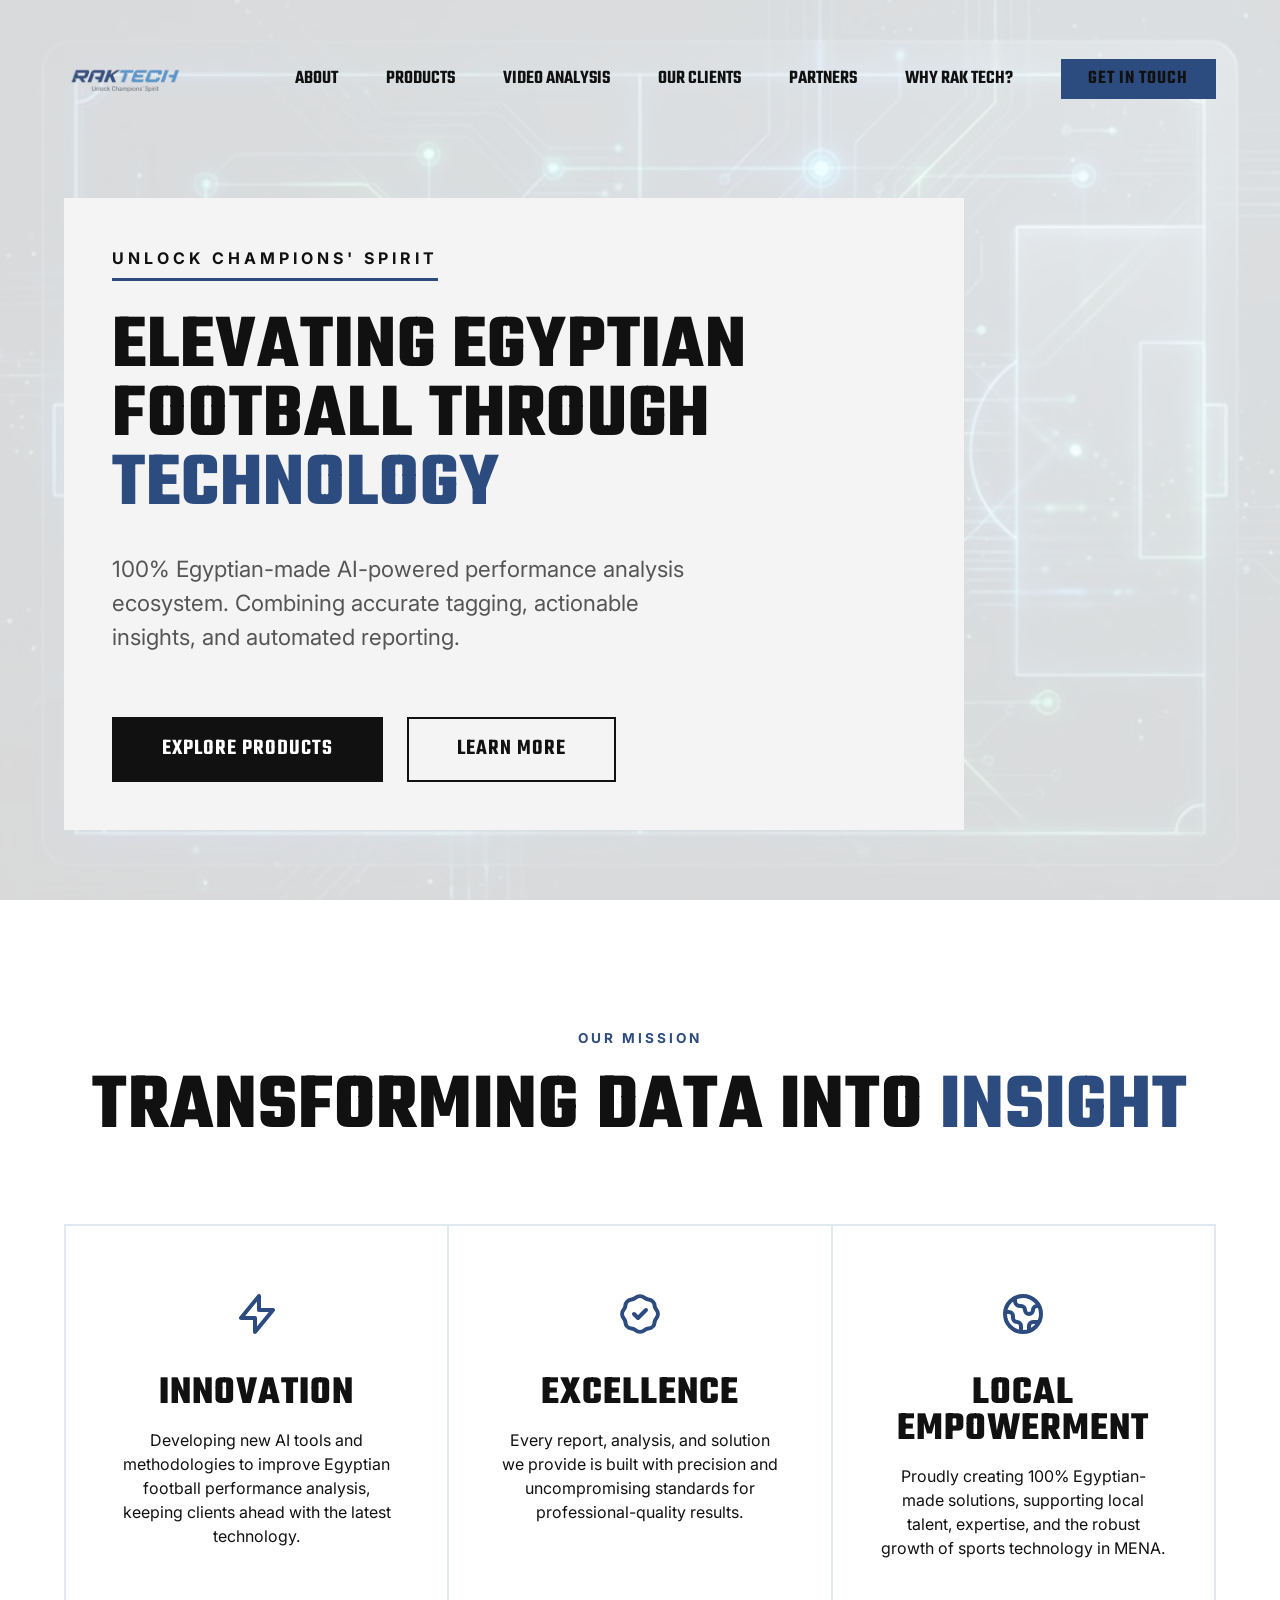
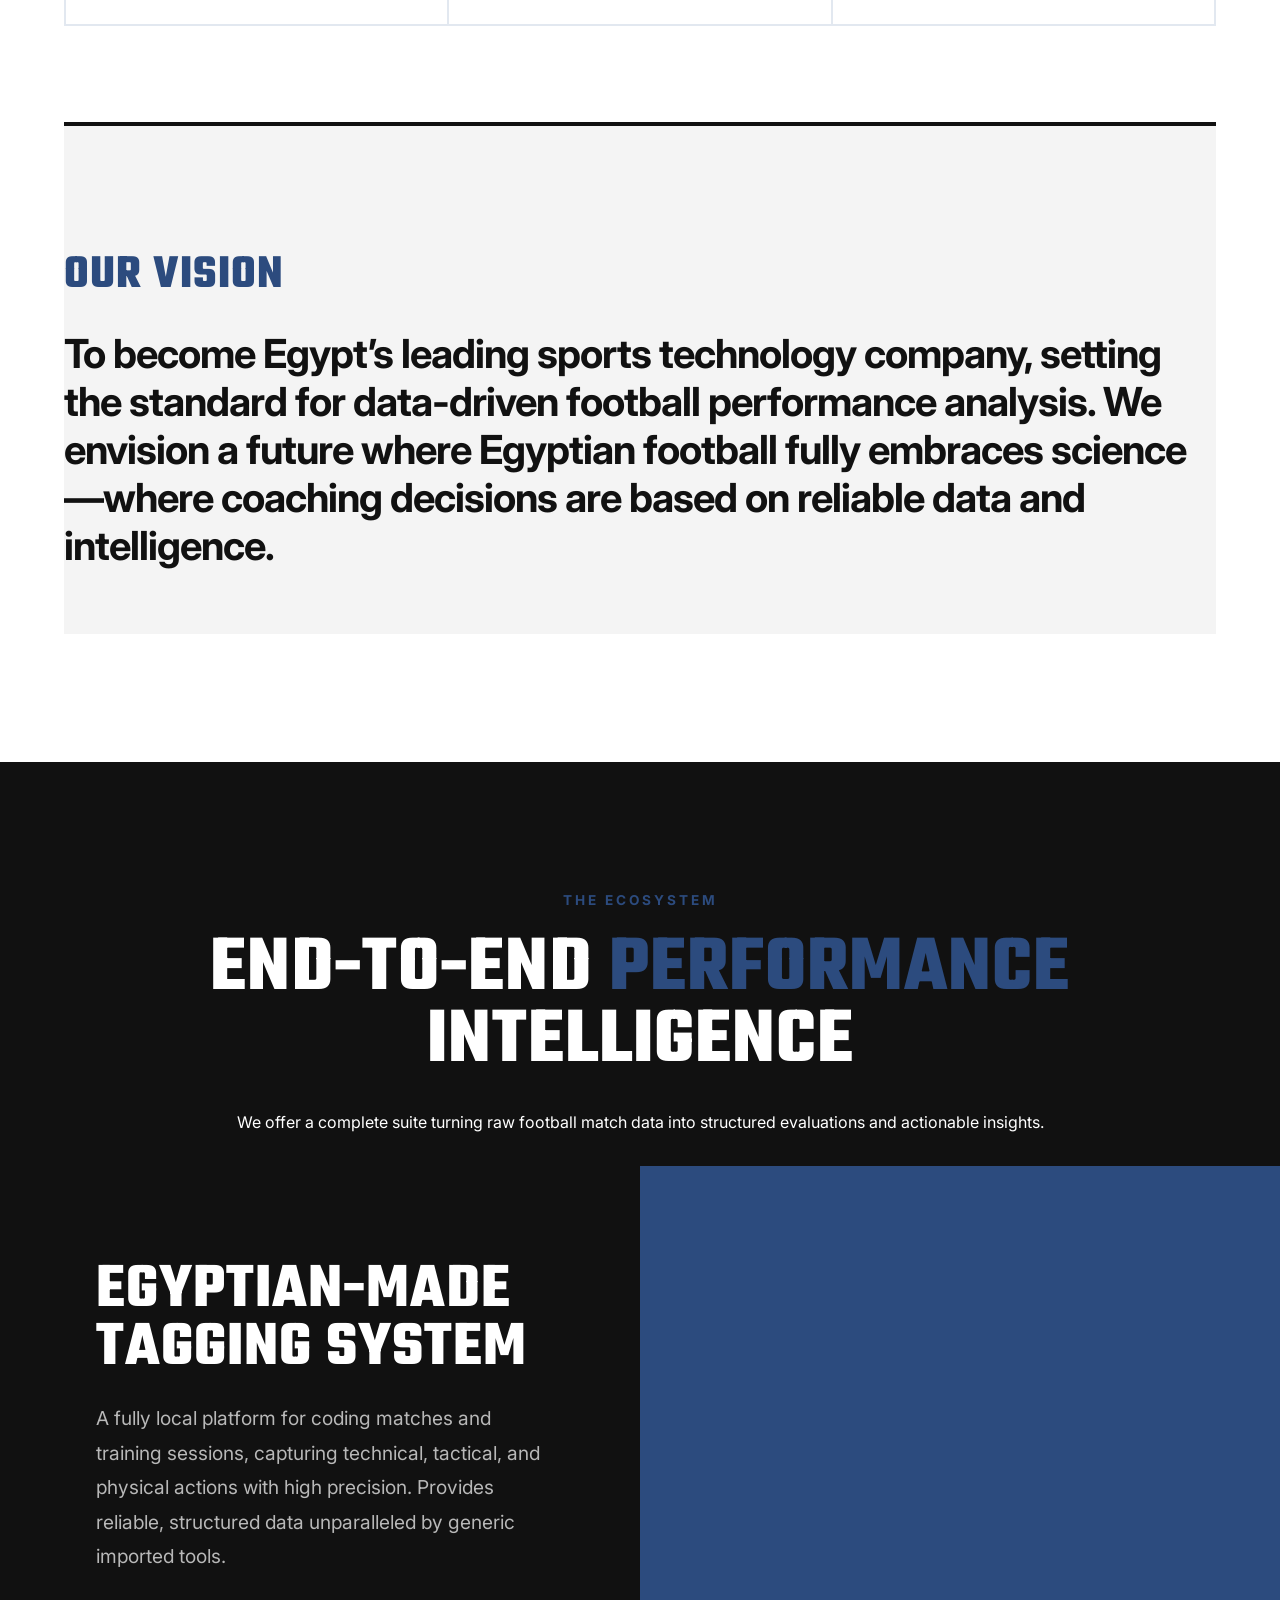
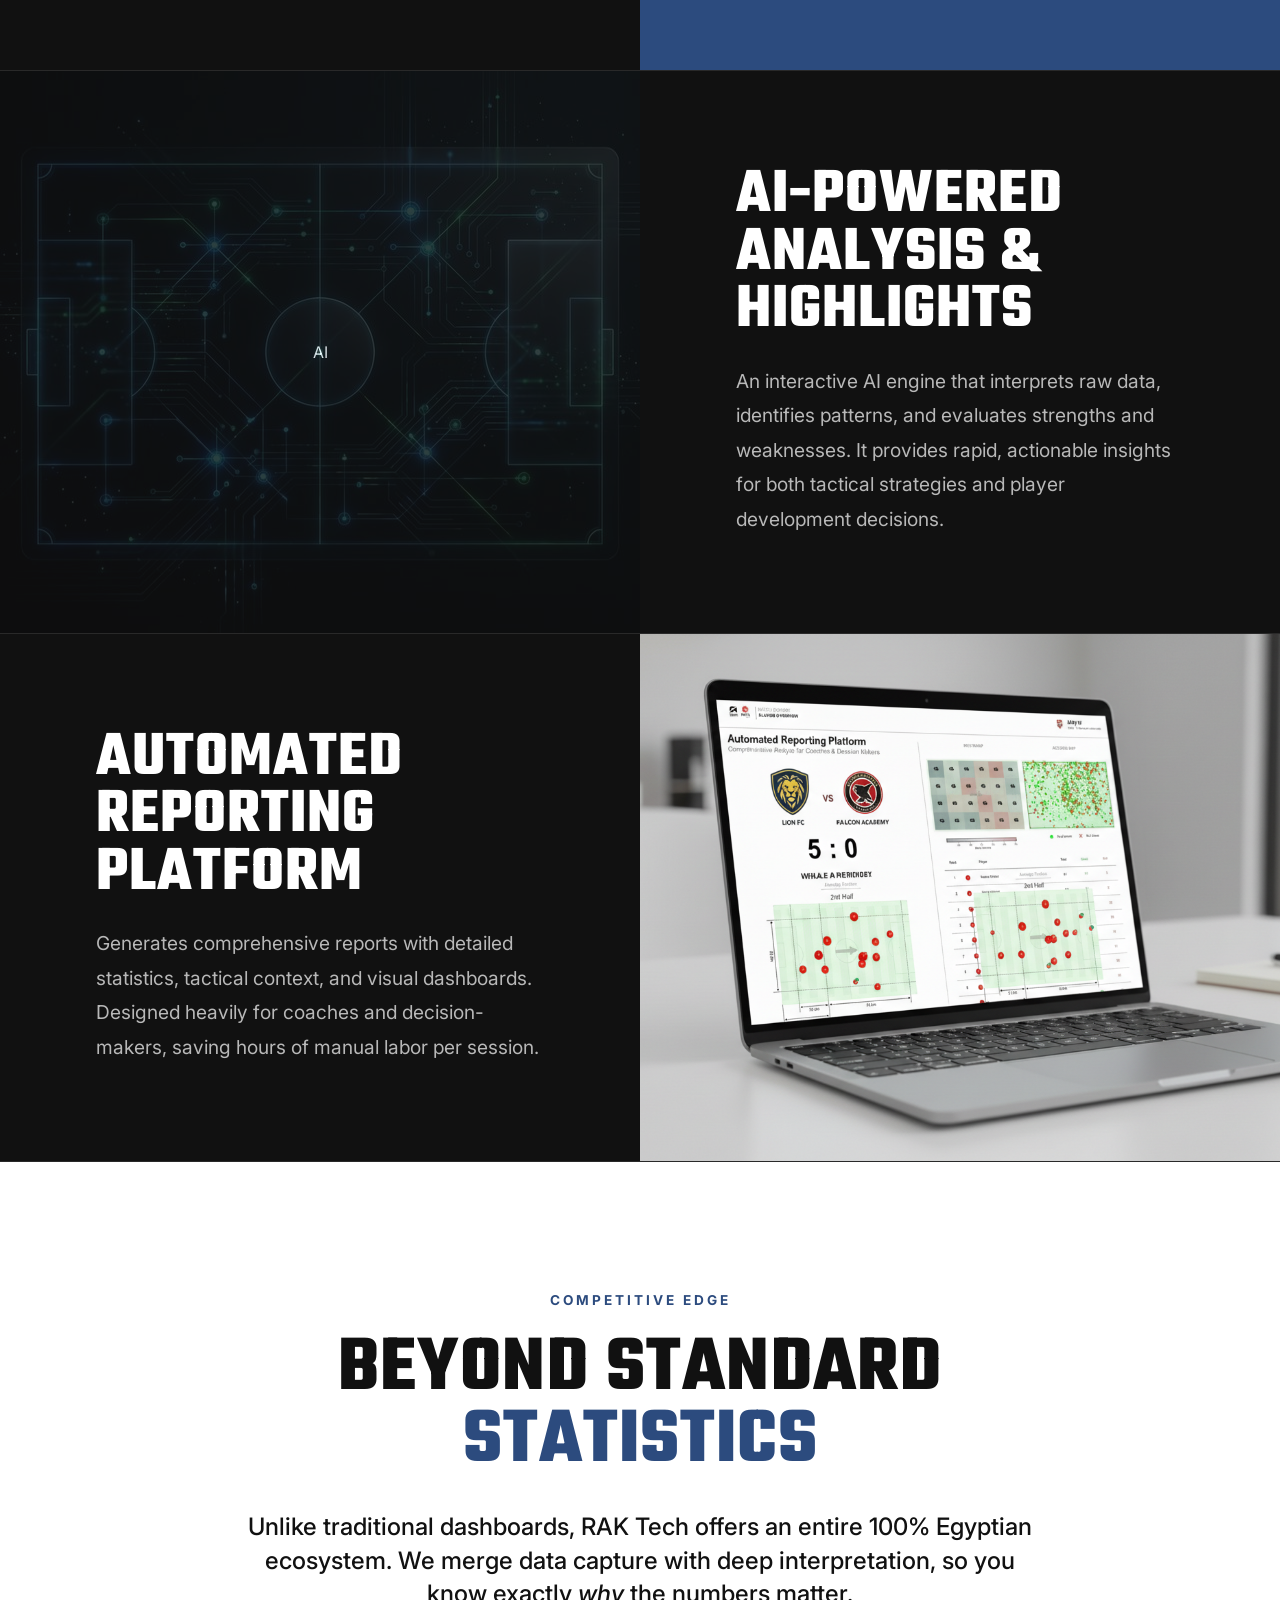
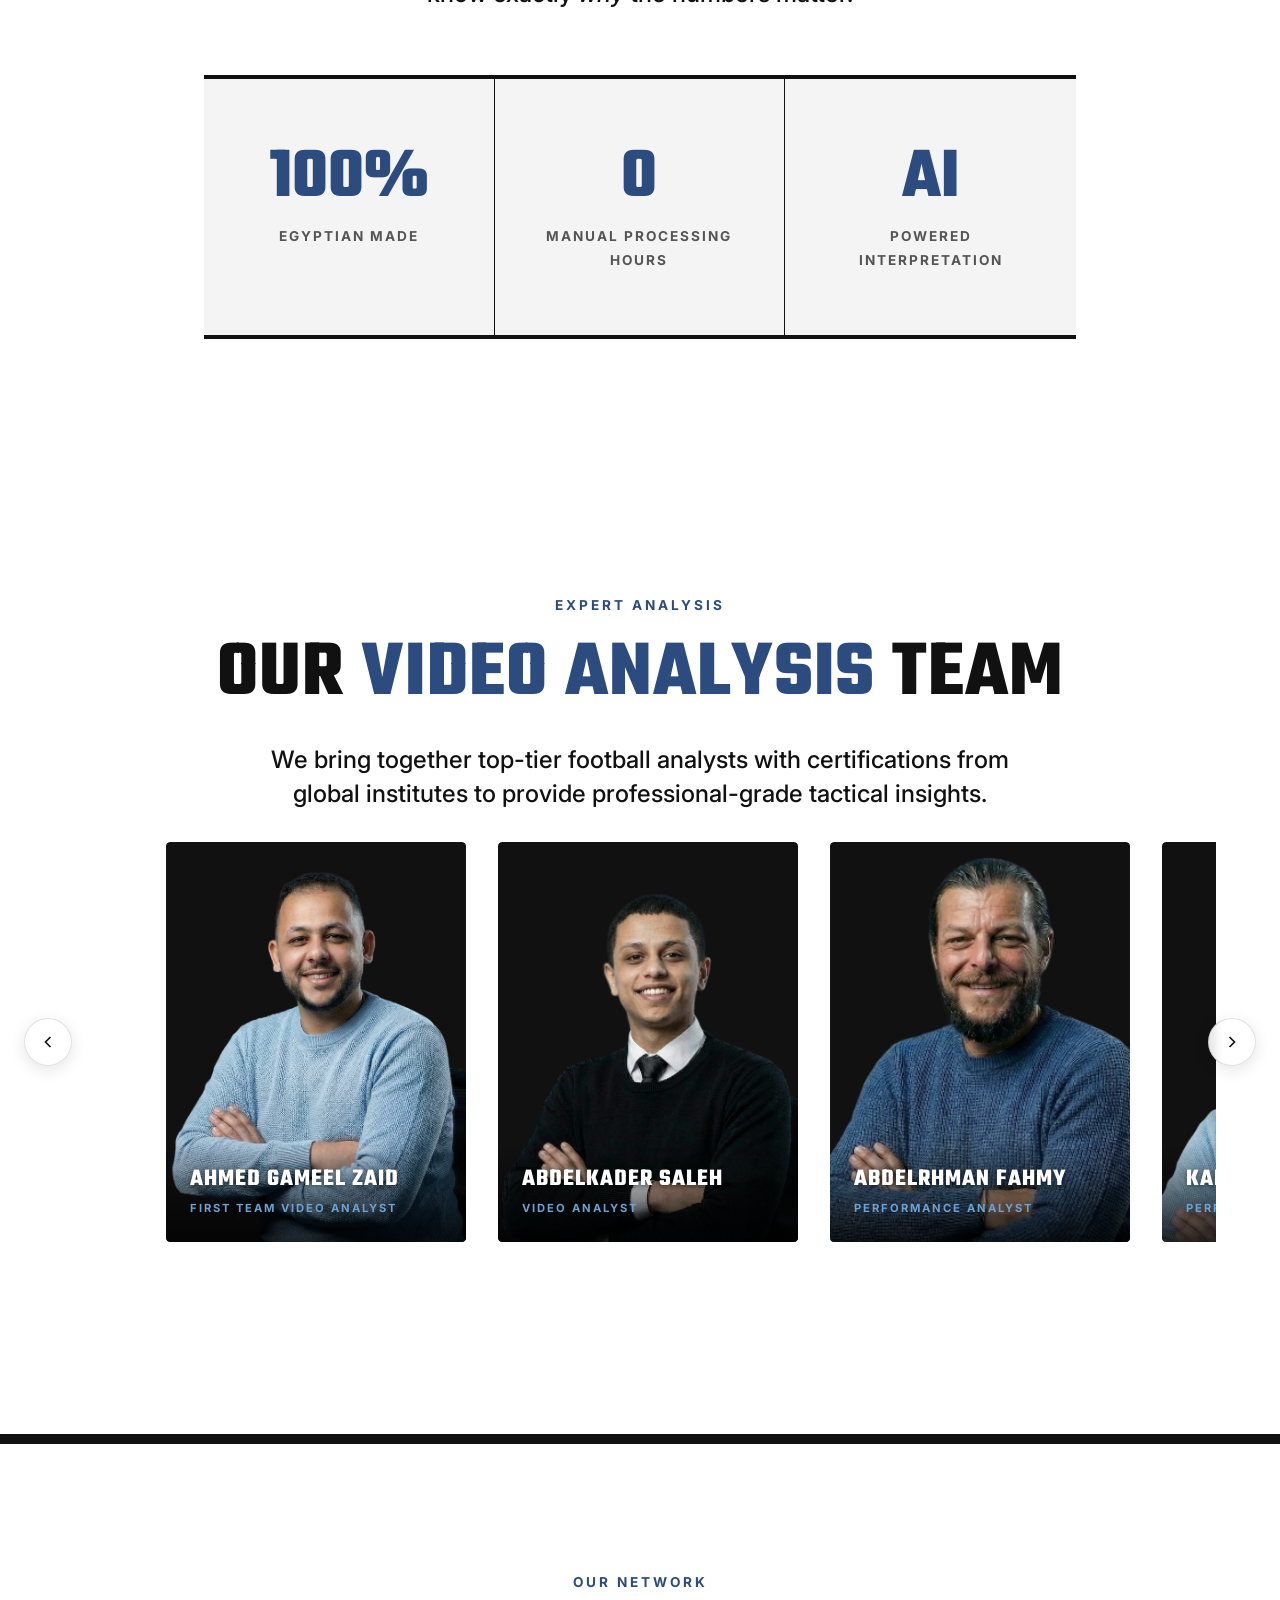
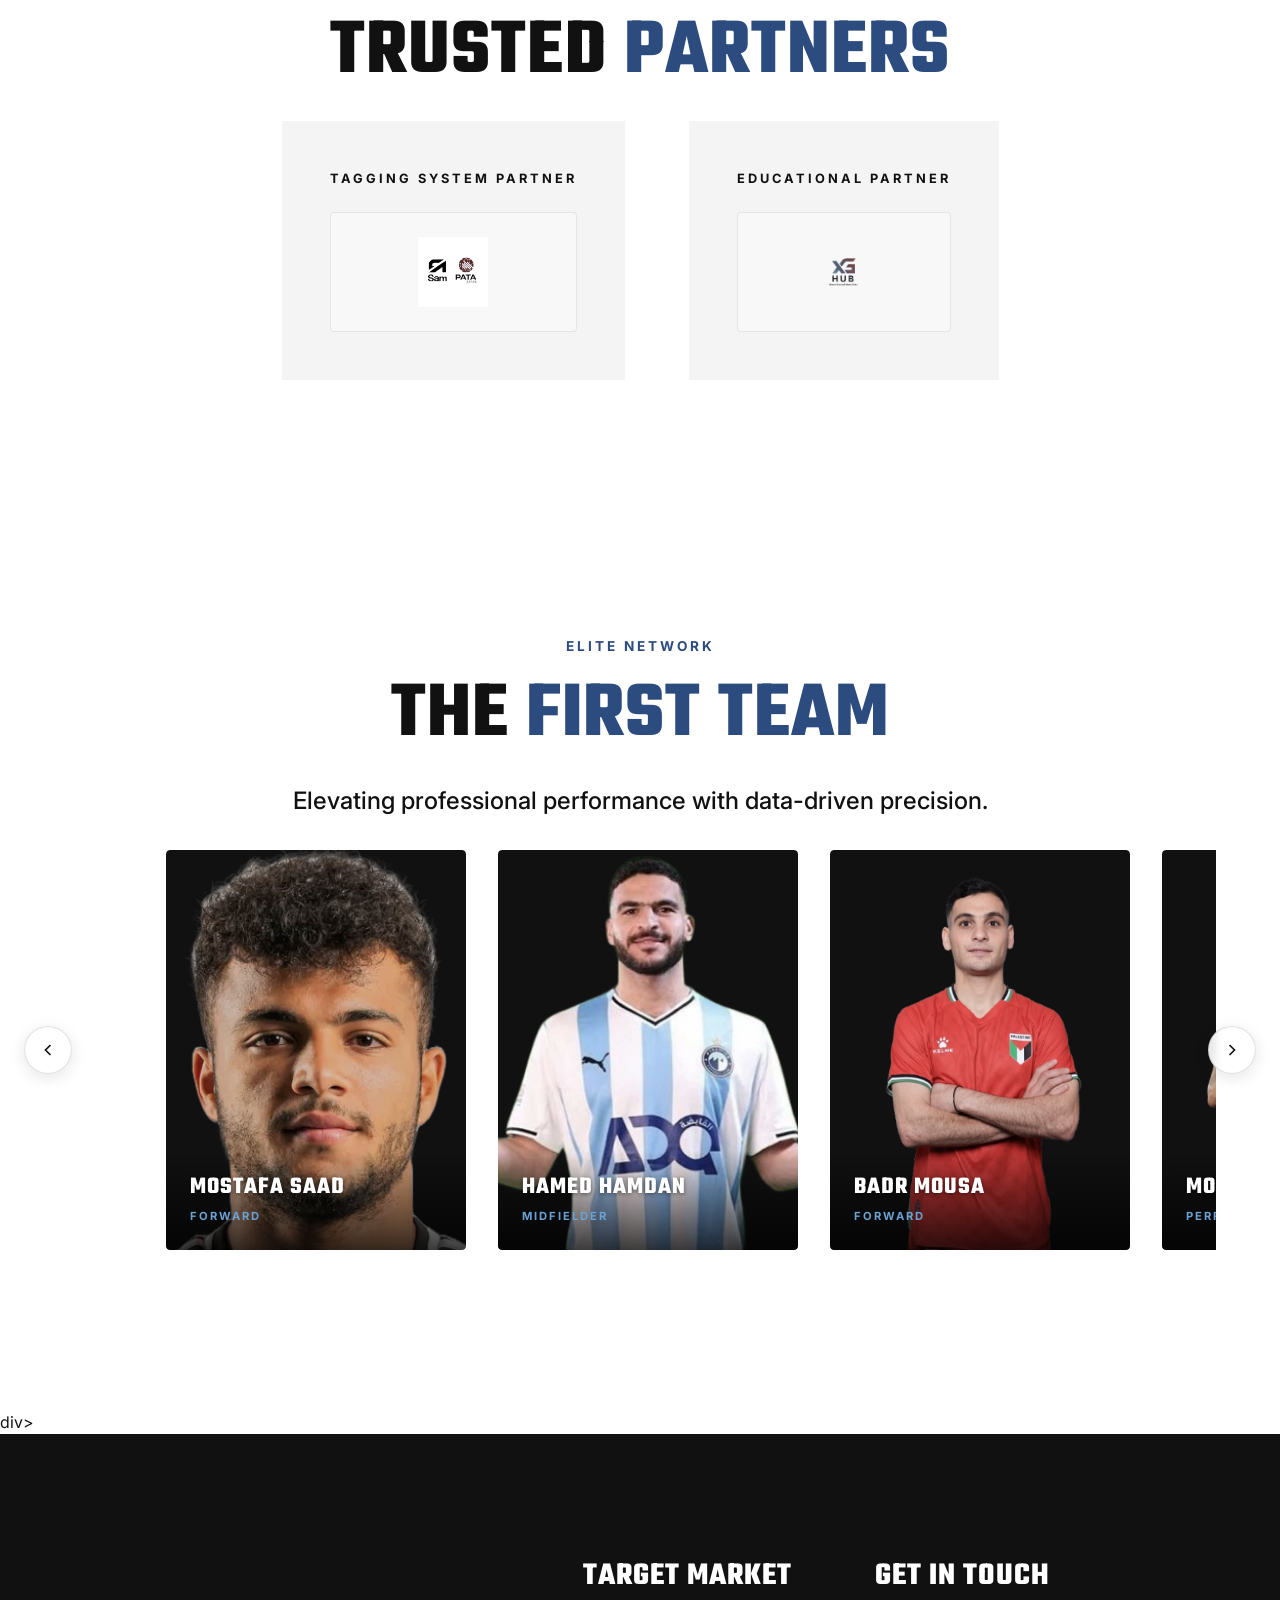
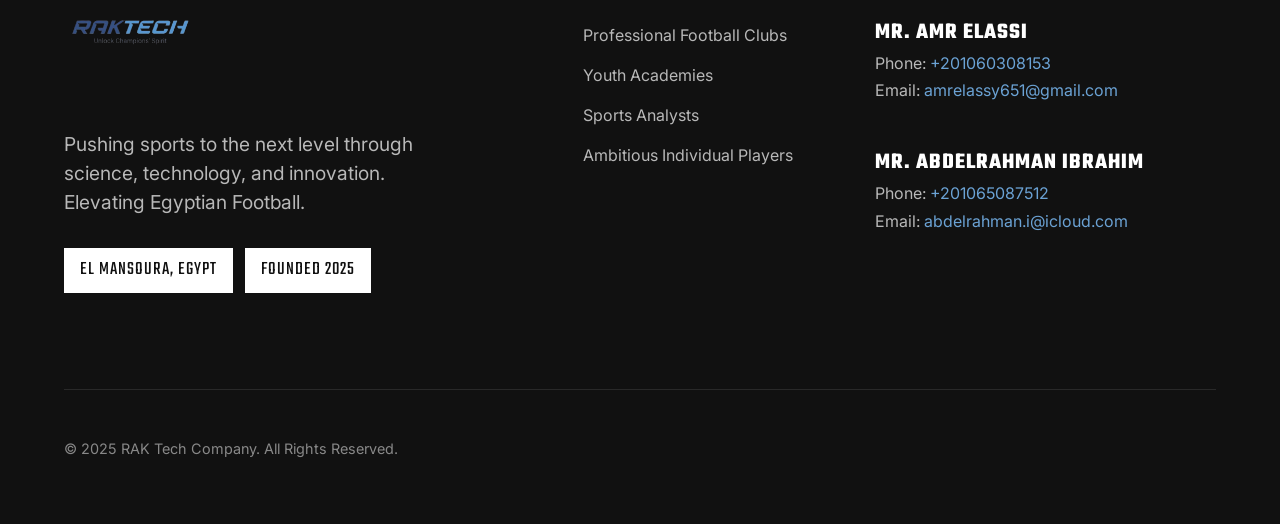
==== commit e3ca7cd1: "Redesign Players section as an interactive slider, remove duplicate titles, and restore professional" ====
--- a/index.html
+++ b/index.html
@@ -202,12 +202,6 @@
         </div>
     </section>
 
-    <!-- Video Analysis Section -->
-    <section class="video-analysis" id="video-analysis">
-        <div class="container text-center slide-up">
-            <p class="section-subtitle">Our team</p>
-            <h2 class="section-title">Video Analysis Excellence</h2>
-        </div>
         
     <!-- Video Analysis Section -->
     <section class="video-analysis" id="video-analysis">
@@ -234,7 +228,7 @@
                 <!-- Analyst 1: Ahmed Gameel Zaid -->
                 <a href="analyst-details.html?id=1" class="analyst-card">
                     <div class="analyst-img-wrapper">
-                        <img src="assets/analyst1.png" alt="Ahmed Gameel Zaid" class="analyst-img">
+                        <img src="assets/analyst1.png?v=2" alt="Ahmed Gameel Zaid" class="analyst-img">
                         <!-- Always-visible name tab -->
                         <div class="analyst-name-tab">
                             <h4>Ahmed Gameel Zaid</h4>
@@ -257,7 +251,7 @@
                 <!-- Analyst 2: Abdelkader Saleh -->
                 <a href="analyst-details.html?id=2" class="analyst-card">
                     <div class="analyst-img-wrapper">
-                        <img src="assets/analyst2.png" alt="Abdelkader Saleh" class="analyst-img">
+                        <img src="assets/analyst2.png?v=2" alt="Abdelkader Saleh" class="analyst-img">
                         <div class="analyst-name-tab">
                             <h4>Abdelkader Saleh</h4>
                             <span>Video Analyst</span>
@@ -277,7 +271,7 @@
                 <!-- Analyst 3: Abdelrhman Fahmy -->
                 <a href="analyst-details.html?id=3" class="analyst-card">
                     <div class="analyst-img-wrapper">
-                        <img src="assets/analyst3.png" alt="Abdelrhman Fahmy" class="analyst-img">
+                        <img src="assets/analyst3.png?v=2" alt="Abdelrhman Fahmy" class="analyst-img">
                         <div class="analyst-name-tab">
                             <h4>Abdelrhman Fahmy</h4>
                             <span>Performance Analyst</span>
@@ -297,7 +291,7 @@
                 <!-- Analyst 4: Karim Ali -->
                 <a href="analyst-details.html?id=4" class="analyst-card">
                     <div class="analyst-img-wrapper">
-                        <img src="assets/analyst4.png" alt="Karim Ali" class="analyst-img">
+                        <img src="assets/analyst4.png?v=2" alt="Karim Ali" class="analyst-img">
                         <div class="analyst-name-tab">
                             <h4>Karim Ali</h4>
                             <span>Performance Analyst</span>
@@ -318,7 +312,7 @@
                 <!-- Analyst 5: Abdellatif Reda -->
                 <a href="analyst-details.html?id=5" class="analyst-card">
                     <div class="analyst-img-wrapper">
-                        <img src="assets/analyst5.png" alt="Abdellatif Reda" class="analyst-img">
+                        <img src="assets/analyst5.png?v=2" alt="Abdellatif Reda" class="analyst-img">
                         <div class="analyst-name-tab">
                             <h4>Abdellatif Reda</h4>
                             <span>First Team Analyst | Al Ahly Women</span>
@@ -363,34 +357,112 @@
             </div>
         </div>
     </section>
-
-    <!-- Clients Section -->
-    <section class="clients" id="clients">
+    <section class="players-section" id="players">
         <div class="container text-center slide-up">
-            <p class="section-subtitle">OUR ELITE NETWORK</p>
-            <h2 class="section-title">Trusted by <span class="accent">Players</span></h2>
-
-            <div class="clients-grid mt-2">
-                <div class="client-card glass-card">
-                    <img src="assets/client1.png" alt="Player Client" class="client-img">
-                </div>
-                <div class="client-card glass-card">
-                    <img src="assets/client2.png" alt="Player Client" class="client-img">
-                </div>
-                <div class="client-card glass-card">
-                    <img src="assets/client3.png" alt="Player Client" class="client-img">
-                </div>
-                <div class="client-card glass-card">
-                    <img src="assets/client4.png" alt="Player Client" class="client-img">
-                </div>
-                <div class="client-card glass-card">
-                    <img src="assets/client5.png" alt="Player Client" class="client-img">
-                </div>
-                <div class="client-card glass-card">
-                    <img src="assets/client6.png" alt="Player Client" class="client-img">
-                </div>
-            </div>
-        </div>
+            <p class="section-subtitle">ELITE NETWORK</p>
+            <h2 class="section-title">The <span class="accent">First Team</span></h2>
+            <p class="mb-5 lead-text">Elevating professional performance with data-driven precision.</p>
+        </div>
+
+        <div class="container site-slider">
+            <div class="slider-controls">
+                <button class="slider-btn prev-btn" id="prev-player" aria-label="Previous Player">
+                    <svg viewBox="0 0 24 24" fill="none" stroke="currentColor" stroke-width="2">
+                        <path d="M15 18l-6-6 6-6" />
+                    </svg>
+                </button>
+                <button class="slider-btn next-btn" id="next-player" aria-label="Next Player">
+                    <svg viewBox="0 0 24 24" fill="none" stroke="currentColor" stroke-width="2">
+                        <path d="M9 18l6-6-6-6" />
+                    </svg>
+                </button>
+            </div>
+            
+            <div class="analysts-slider-track" id="players-slider">
+                <!-- Player 1: Mostafa Saad -->
+                <div class="analyst-card">
+                    <div class="analyst-img-wrapper">
+                        <img src="assets/mostafa_saad.webp" alt="Mostafa Saad" class="analyst-img">
+                        <div class="analyst-name-tab">
+                            <h4>Mostafa Saad</h4>
+                            <span>Forward</span>
+                        </div>
+                        <div class="analyst-info">
+                            <h3>Mostafa Saad</h3>
+                            <p class="analyst-role">Forward | Professional Player</p>
+                            <p class="mt-1" style="color: rgba(255,255,255,0.7); font-size: 0.9rem;">High-performance winger leveraging RAK Tech imagery for tactical positioning.</p>
+                        </div>
+                    </div>
+                </div>
+
+                <!-- Player 2: Hamed Hamdan -->
+                <div class="analyst-card">
+                    <div class="analyst-img-wrapper">
+                        <img src="assets/hamed_hamdan.png" alt="Hamed Hamdan" class="analyst-img">
+                        <div class="analyst-name-tab">
+                            <h4>Hamed Hamdan</h4>
+                            <span>Midfielder</span>
+                        </div>
+                        <div class="analyst-info">
+                            <h3>Hamed Hamdan</h3>
+                            <p class="analyst-role">Midfielder | Defensive Specialist</p>
+                            <p class="mt-1" style="color: rgba(255,255,255,0.7); font-size: 0.9rem;">Utilizing performance analytics to master space and transition speed.</p>
+                        </div>
+                    </div>
+                </div>
+
+                <!-- Player 3: Badr Mousa -->
+                <div class="analyst-card">
+                    <div class="analyst-img-wrapper">
+                        <img src="assets/badr_mousa.png" alt="Badr Mousa" class="analyst-img">
+                        <div class="analyst-name-tab">
+                            <h4>Badr Mousa</h4>
+                            <span>Forward</span>
+                        </div>
+                        <div class="analyst-info">
+                            <h3>Badr Mousa</h3>
+                            <p class="analyst-role">Forward | Goal Scorer</p>
+                            <p class="mt-1" style="color: rgba(255,255,255,0.7); font-size: 0.9rem;">Data-driven finishing techniques powered by RAK Tech scouting video.</p>
+                        </div>
+                    </div>
+                </div>
+
+                <!-- Player 4: Mohammed Nhas -->
+                <div class="analyst-card">
+                    <div class="analyst-img-wrapper">
+                        <img src="assets/mohammed_nhas.png" alt="Mohammed Nhas" class="analyst-img">
+                        <div class="analyst-name-tab">
+                            <h4>Mohammed Nhas</h4>
+                            <span>Performance Athlete</span>
+                        </div>
+                        <div class="analyst-info">
+                            <h3>Mohammed Nhas</h3>
+                            <p class="analyst-role">Midfielder</p>
+                            <p class="mt-1" style="color: rgba(255,255,255,0.7); font-size: 0.9rem;">Specializing in tactical endurance and spatial intelligence.</p>
+                        </div>
+                    </div>
+                </div>
+
+                <!-- Player 5: Mahmoud Abdelgwad -->
+                <div class="analyst-card">
+                    <div class="analyst-img-wrapper">
+                        <img src="assets/abdelgwad.png" alt="Mahmoud Abdelgwad" class="analyst-img">
+                        <div class="analyst-name-tab">
+                            <h4>Mahmoud Abdelgwad</h4>
+                            <span>Technical Player</span>
+                        </div>
+                        <div class="analyst-info">
+                            <h3>Mahmoud Abdelgwad</h3>
+                            <p class="analyst-role">Defender</p>
+                            <p class="mt-1" style="color: rgba(255,255,255,0.7); font-size: 0.9rem;">Mastering defensive lines through automated reporting insights.</p>
+                        </div>
+                    </div>
+                </div>
+
+            </div>
+        </div>
+    </section>
+div>
     </section>
 
     <!-- Footer / Contact -->
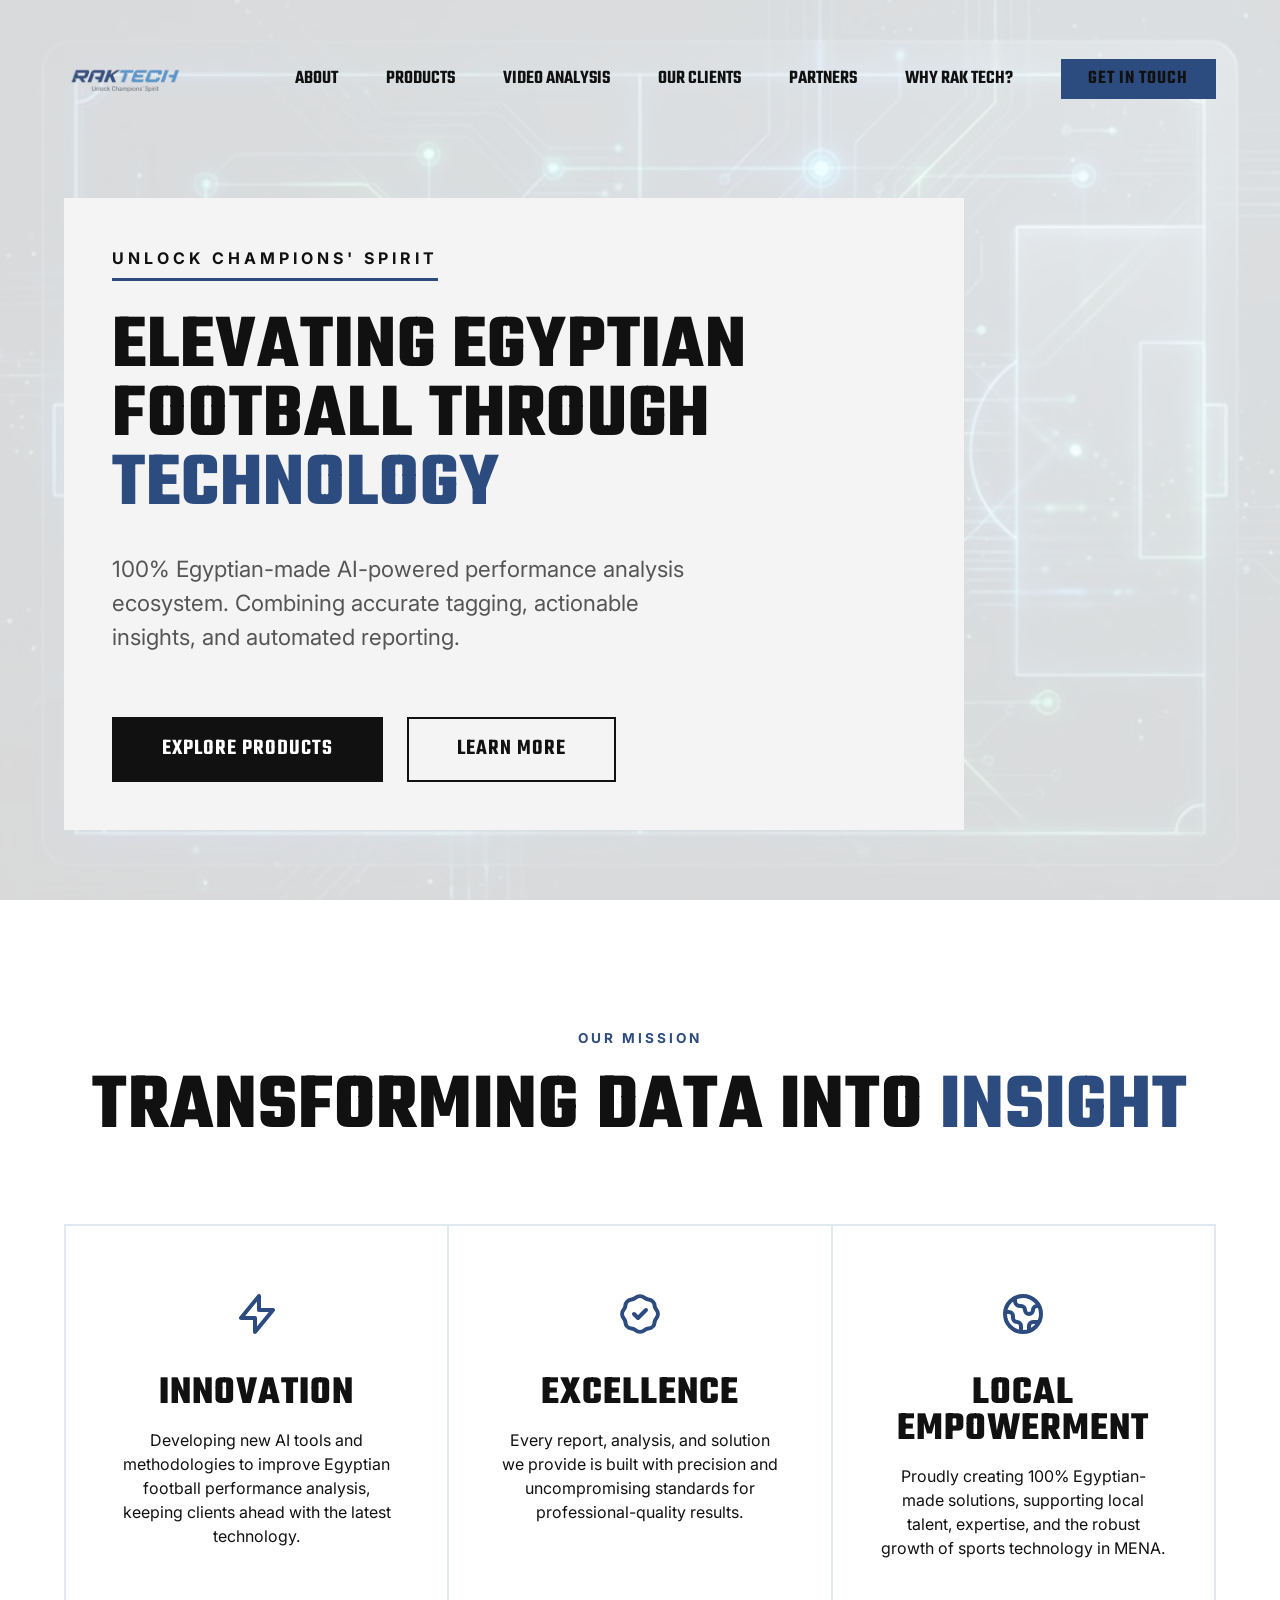
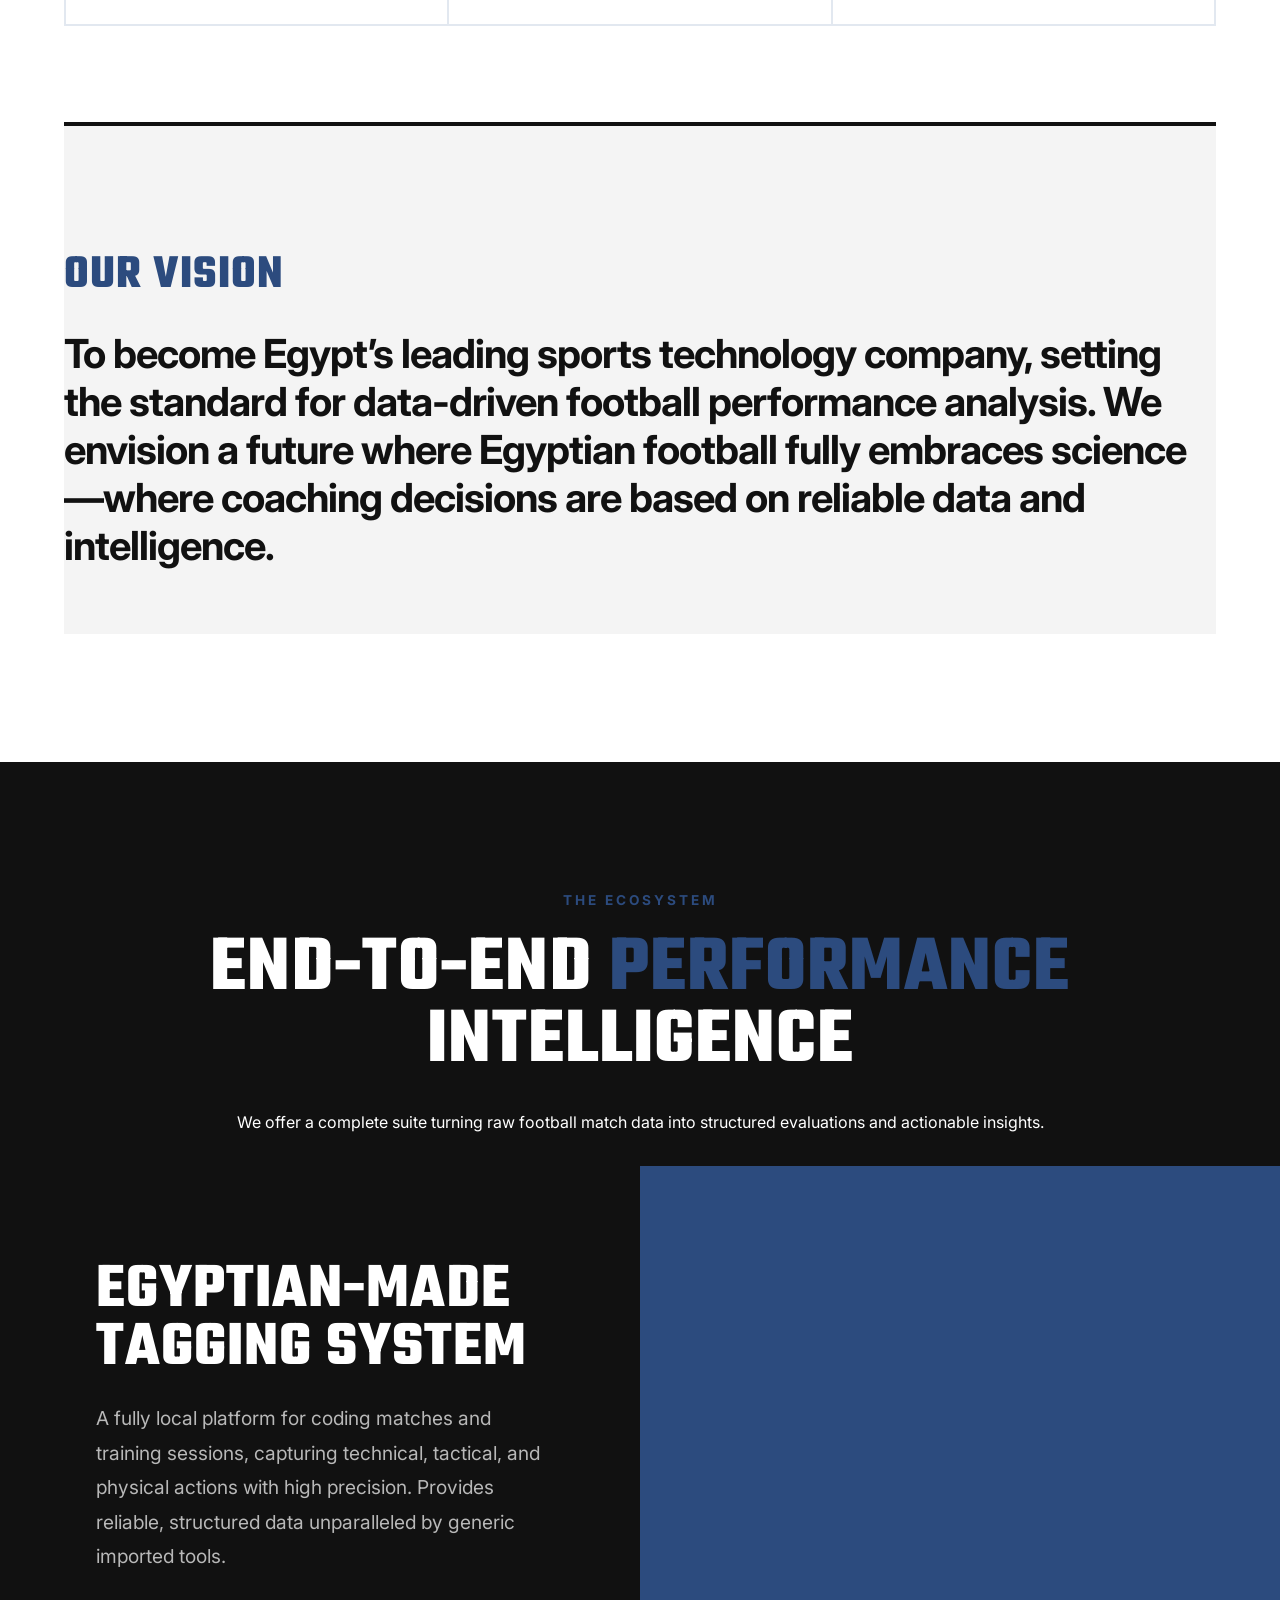
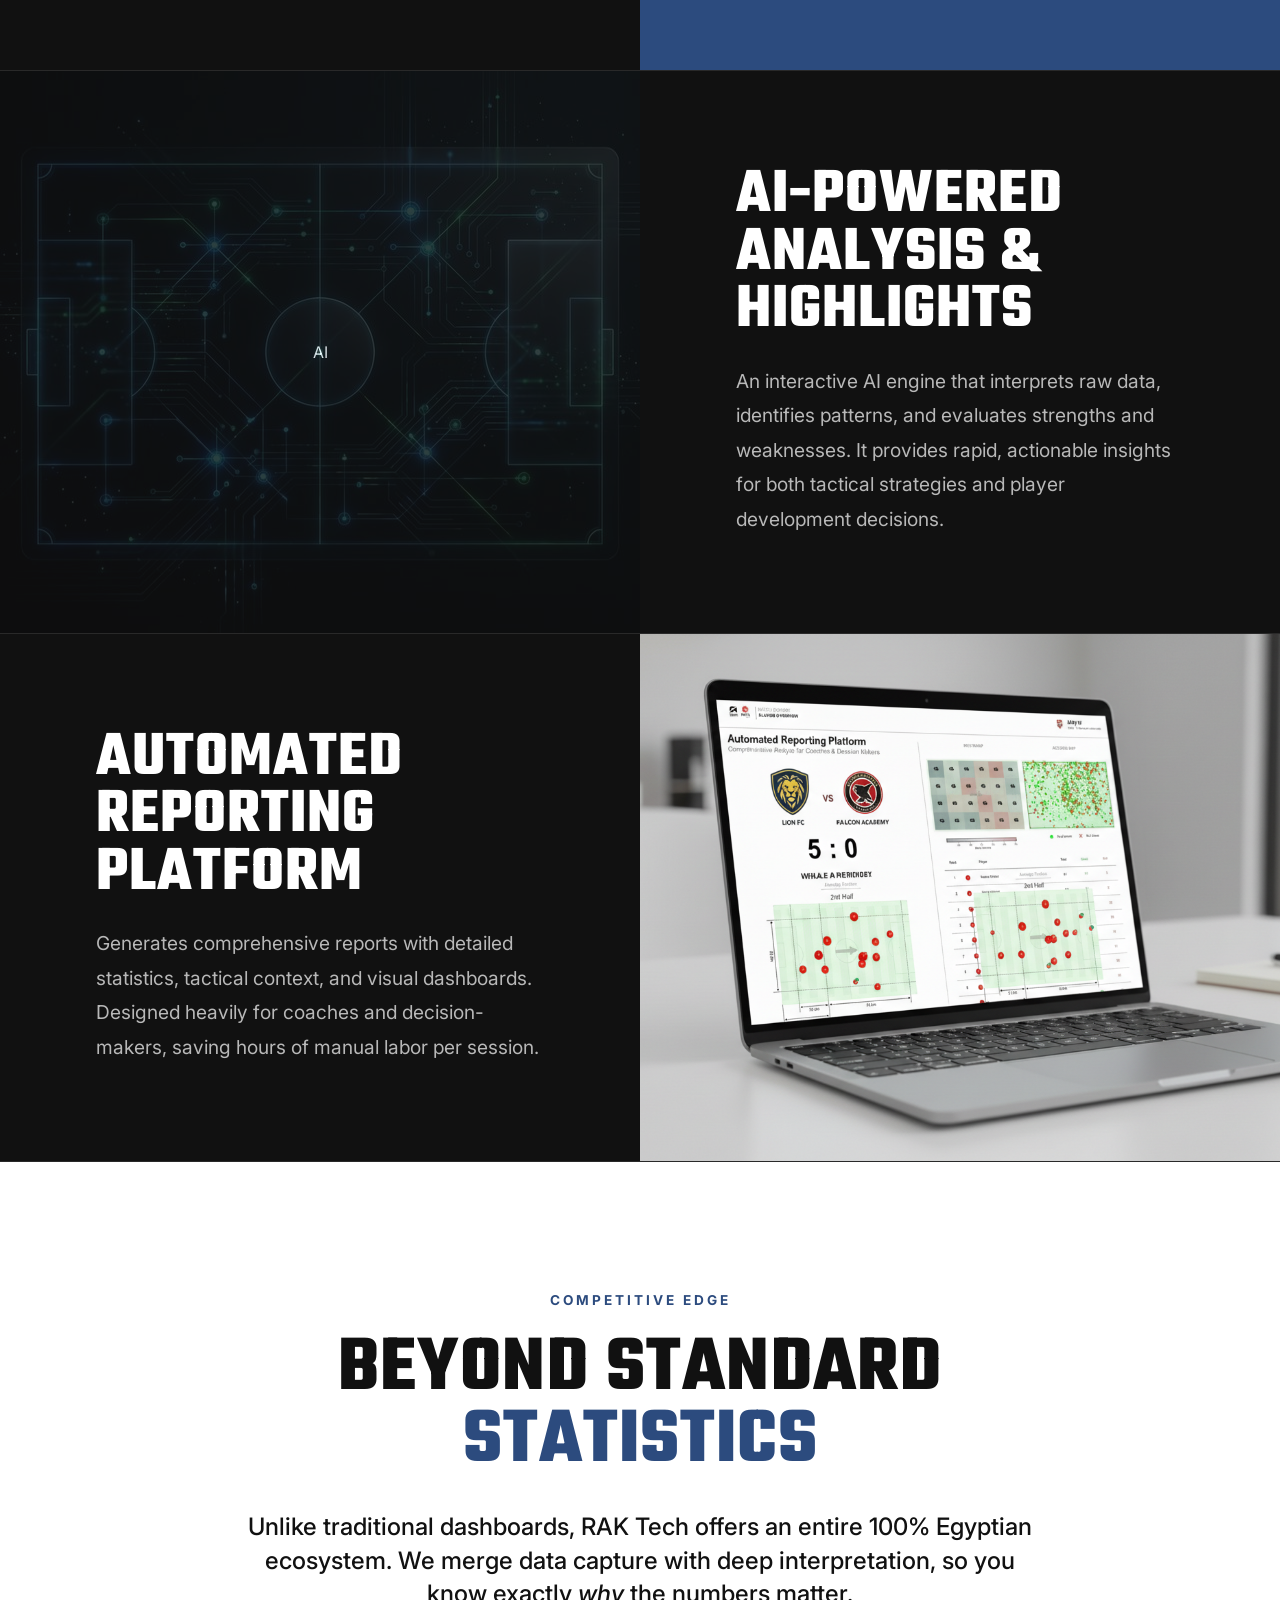
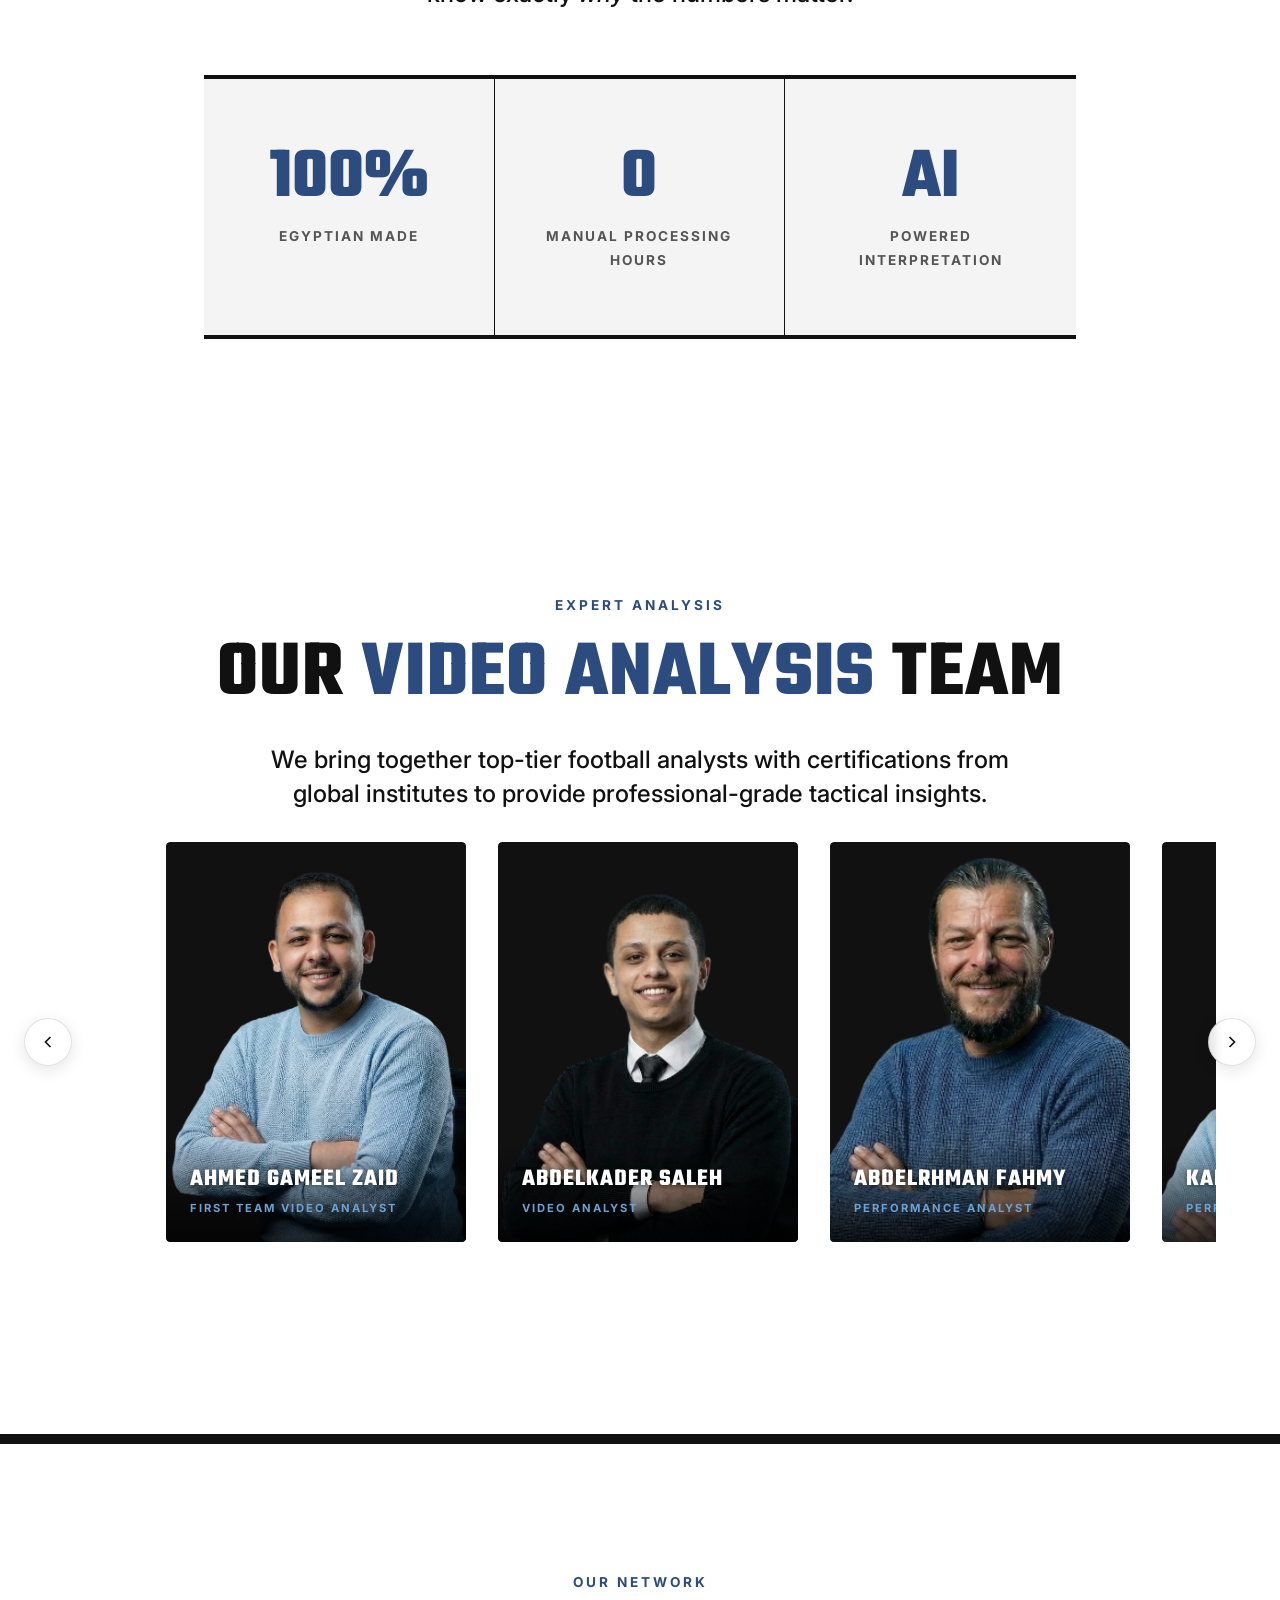
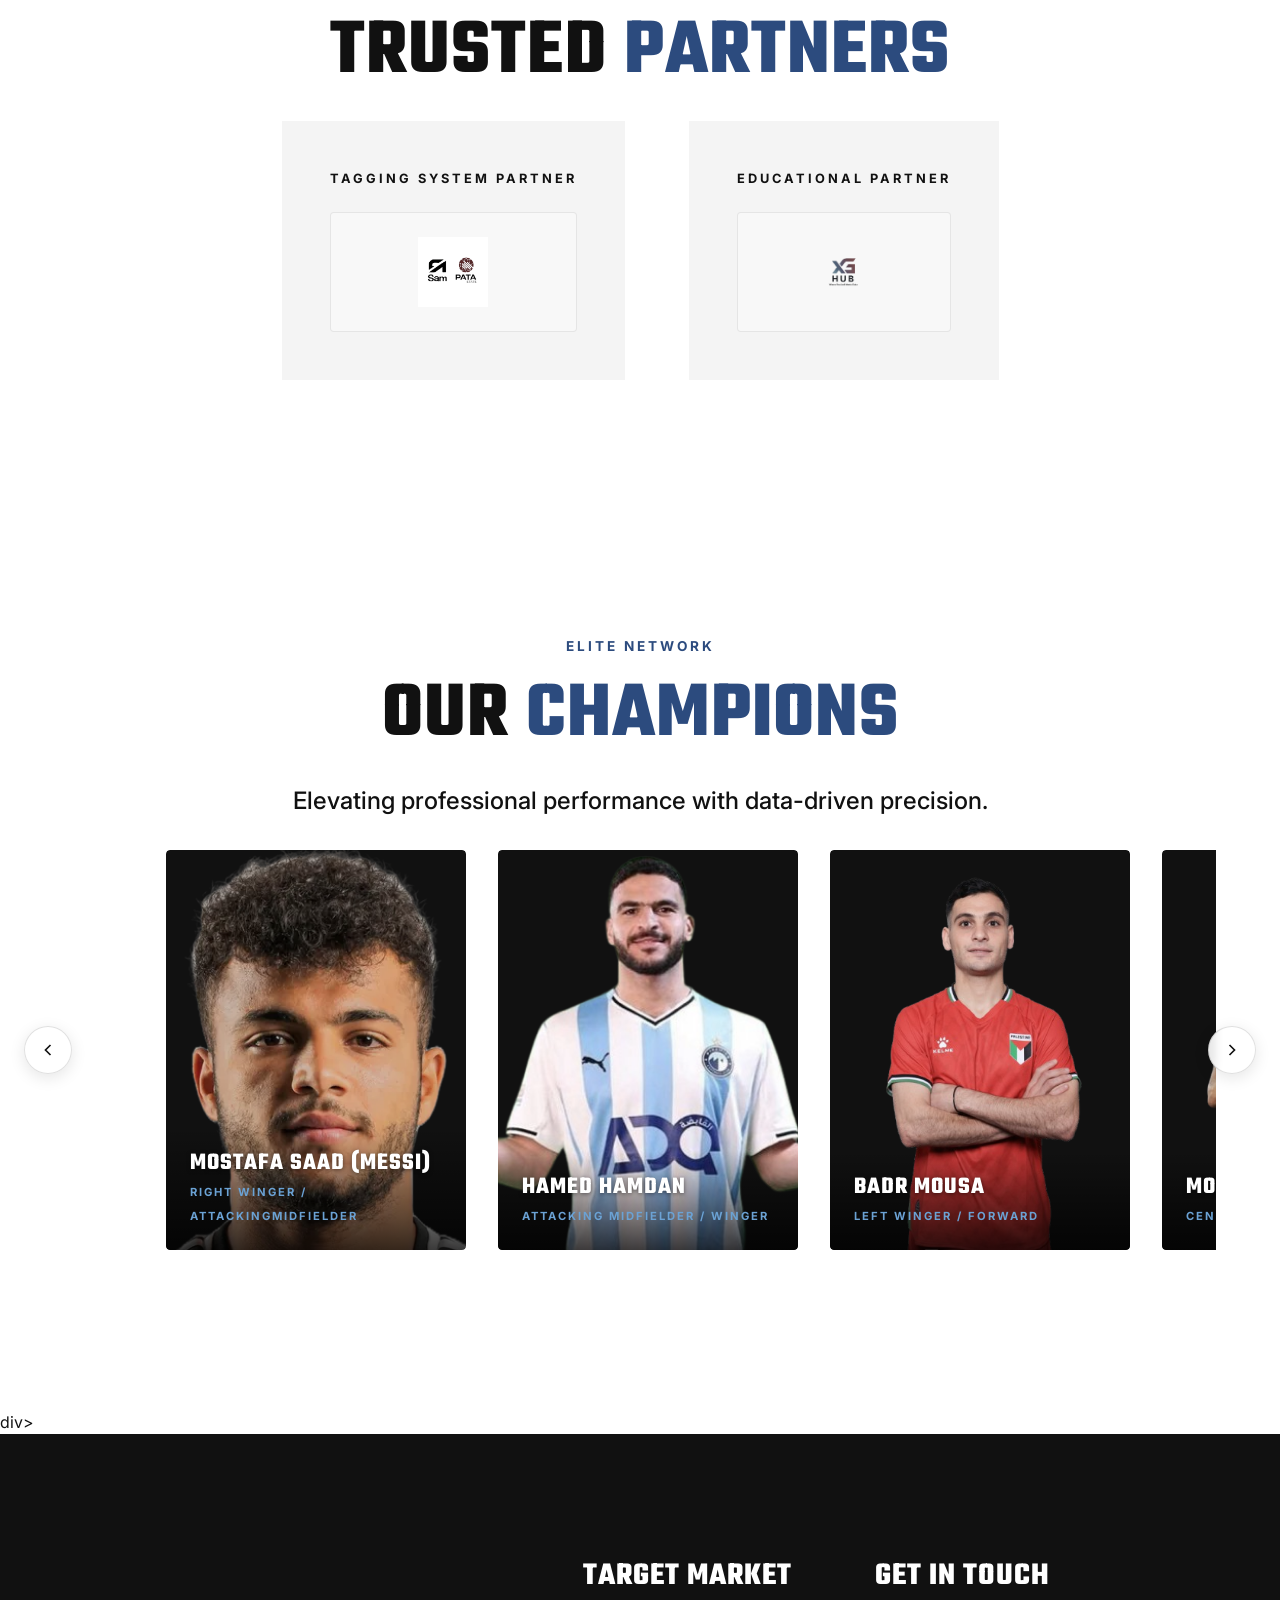
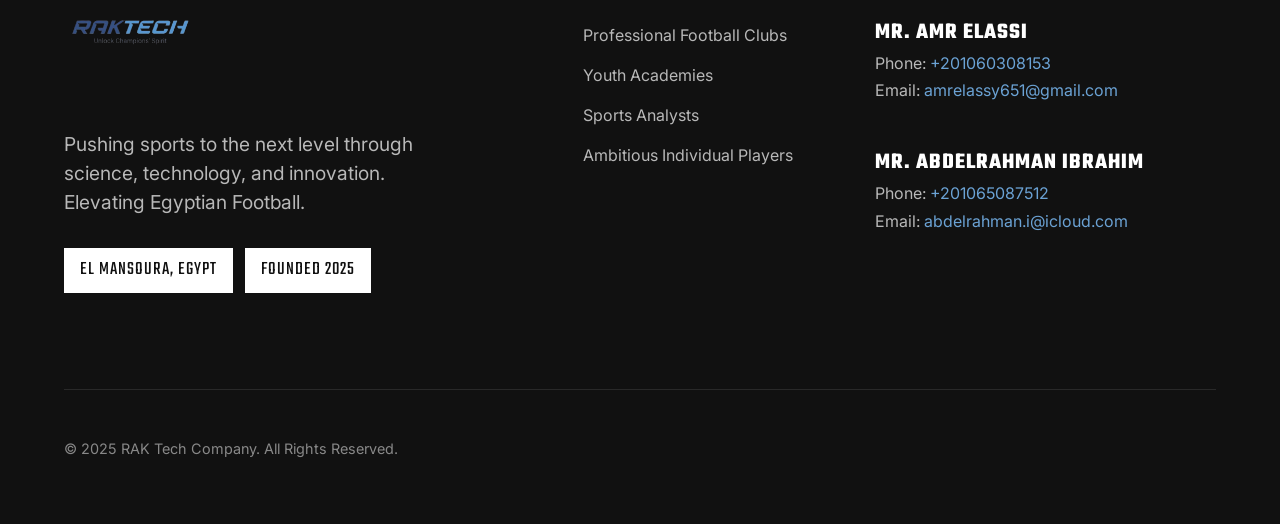
==== commit 7fb20024: "Fix next-player slider bug, update our champions title, and refresh player data." ====
--- a/index.html
+++ b/index.html
@@ -360,7 +360,7 @@
     <section class="players-section" id="players">
         <div class="container text-center slide-up">
             <p class="section-subtitle">ELITE NETWORK</p>
-            <h2 class="section-title">The <span class="accent">First Team</span></h2>
+            <h2 class="section-title">Our <span class="accent">Champions</span></h2>
             <p class="mb-5 lead-text">Elevating professional performance with data-driven precision.</p>
         </div>
 
@@ -379,18 +379,18 @@
             </div>
             
             <div class="analysts-slider-track" id="players-slider">
-                <!-- Player 1: Mostafa Saad -->
+                <!-- Player 1: Mostafa Saad (Messi) -->
                 <div class="analyst-card">
                     <div class="analyst-img-wrapper">
-                        <img src="assets/mostafa_saad.webp" alt="Mostafa Saad" class="analyst-img">
-                        <div class="analyst-name-tab">
-                            <h4>Mostafa Saad</h4>
-                            <span>Forward</span>
-                        </div>
-                        <div class="analyst-info">
-                            <h3>Mostafa Saad</h3>
-                            <p class="analyst-role">Forward | Professional Player</p>
-                            <p class="mt-1" style="color: rgba(255,255,255,0.7); font-size: 0.9rem;">High-performance winger leveraging RAK Tech imagery for tactical positioning.</p>
+                        <img src="assets/mostafa_saad.webp" alt="Mostafa Saad (Messi)" class="analyst-img">
+                        <div class="analyst-name-tab">
+                            <h4>Mostafa Saad (Messi)</h4>
+                            <span>Right Winger / AttackingMidfielder</span>
+                        </div>
+                        <div class="analyst-info">
+                            <h3>Mostafa Saad (Messi)</h3>
+                            <p class="analyst-role">Egyptian | ZED FC</p>
+                            <p class="mt-1" style="color: rgba(255,255,255,0.7); font-size: 0.9rem;">High-performance attacker leveraging RAK Tech imagery for tactical positioning.</p>
                         </div>
                     </div>
                 </div>
@@ -401,11 +401,11 @@
                         <img src="assets/hamed_hamdan.png" alt="Hamed Hamdan" class="analyst-img">
                         <div class="analyst-name-tab">
                             <h4>Hamed Hamdan</h4>
-                            <span>Midfielder</span>
+                            <span>Attacking Midfielder / Winger</span>
                         </div>
                         <div class="analyst-info">
                             <h3>Hamed Hamdan</h3>
-                            <p class="analyst-role">Midfielder | Defensive Specialist</p>
+                            <p class="analyst-role">Palestinian | Petrojet</p>
                             <p class="mt-1" style="color: rgba(255,255,255,0.7); font-size: 0.9rem;">Utilizing performance analytics to master space and transition speed.</p>
                         </div>
                     </div>
@@ -417,43 +417,43 @@
                         <img src="assets/badr_mousa.png" alt="Badr Mousa" class="analyst-img">
                         <div class="analyst-name-tab">
                             <h4>Badr Mousa</h4>
-                            <span>Forward</span>
+                            <span>Left Winger / Forward</span>
                         </div>
                         <div class="analyst-info">
                             <h3>Badr Mousa</h3>
-                            <p class="analyst-role">Forward | Goal Scorer</p>
+                            <p class="analyst-role">Palestinian | Petrojet</p>
                             <p class="mt-1" style="color: rgba(255,255,255,0.7); font-size: 0.9rem;">Data-driven finishing techniques powered by RAK Tech scouting video.</p>
                         </div>
                     </div>
                 </div>
 
-                <!-- Player 4: Mohammed Nhas -->
+                <!-- Player 4: Mohamed El Nahas -->
                 <div class="analyst-card">
                     <div class="analyst-img-wrapper">
-                        <img src="assets/mohammed_nhas.png" alt="Mohammed Nhas" class="analyst-img">
-                        <div class="analyst-name-tab">
-                            <h4>Mohammed Nhas</h4>
-                            <span>Performance Athlete</span>
-                        </div>
-                        <div class="analyst-info">
-                            <h3>Mohammed Nhas</h3>
-                            <p class="analyst-role">Midfielder</p>
+                        <img src="assets/mohammed_nhas.png" alt="Mohamed El Nahas" class="analyst-img">
+                        <div class="analyst-name-tab">
+                            <h4>Mohamed El Nahas</h4>
+                            <span>Centre-Forward / Striker</span>
+                        </div>
+                        <div class="analyst-info">
+                            <h3>Mohamed El Nahas</h3>
+                            <p class="analyst-role">Egyptian | El Gouna (on loan from Enppi)</p>
                             <p class="mt-1" style="color: rgba(255,255,255,0.7); font-size: 0.9rem;">Specializing in tactical endurance and spatial intelligence.</p>
                         </div>
                     </div>
                 </div>
 
-                <!-- Player 5: Mahmoud Abdelgwad -->
+                <!-- Player 5: Abdelgawad Taalab -->
                 <div class="analyst-card">
                     <div class="analyst-img-wrapper">
-                        <img src="assets/abdelgwad.png" alt="Mahmoud Abdelgwad" class="analyst-img">
-                        <div class="analyst-name-tab">
-                            <h4>Mahmoud Abdelgwad</h4>
-                            <span>Technical Player</span>
-                        </div>
-                        <div class="analyst-info">
-                            <h3>Mahmoud Abdelgwad</h3>
-                            <p class="analyst-role">Defender</p>
+                        <img src="assets/abdelgwad.png" alt="Abdelgawad Taalab" class="analyst-img">
+                        <div class="analyst-name-tab">
+                            <h4>Abdelgawad Taalab</h4>
+                            <span>Right-Back</span>
+                        </div>
+                        <div class="analyst-info">
+                            <h3>Abdelgawad Taalab</h3>
+                            <p class="analyst-role">Egyptian | El Gouna</p>
                             <p class="mt-1" style="color: rgba(255,255,255,0.7); font-size: 0.9rem;">Mastering defensive lines through automated reporting insights.</p>
                         </div>
                     </div>
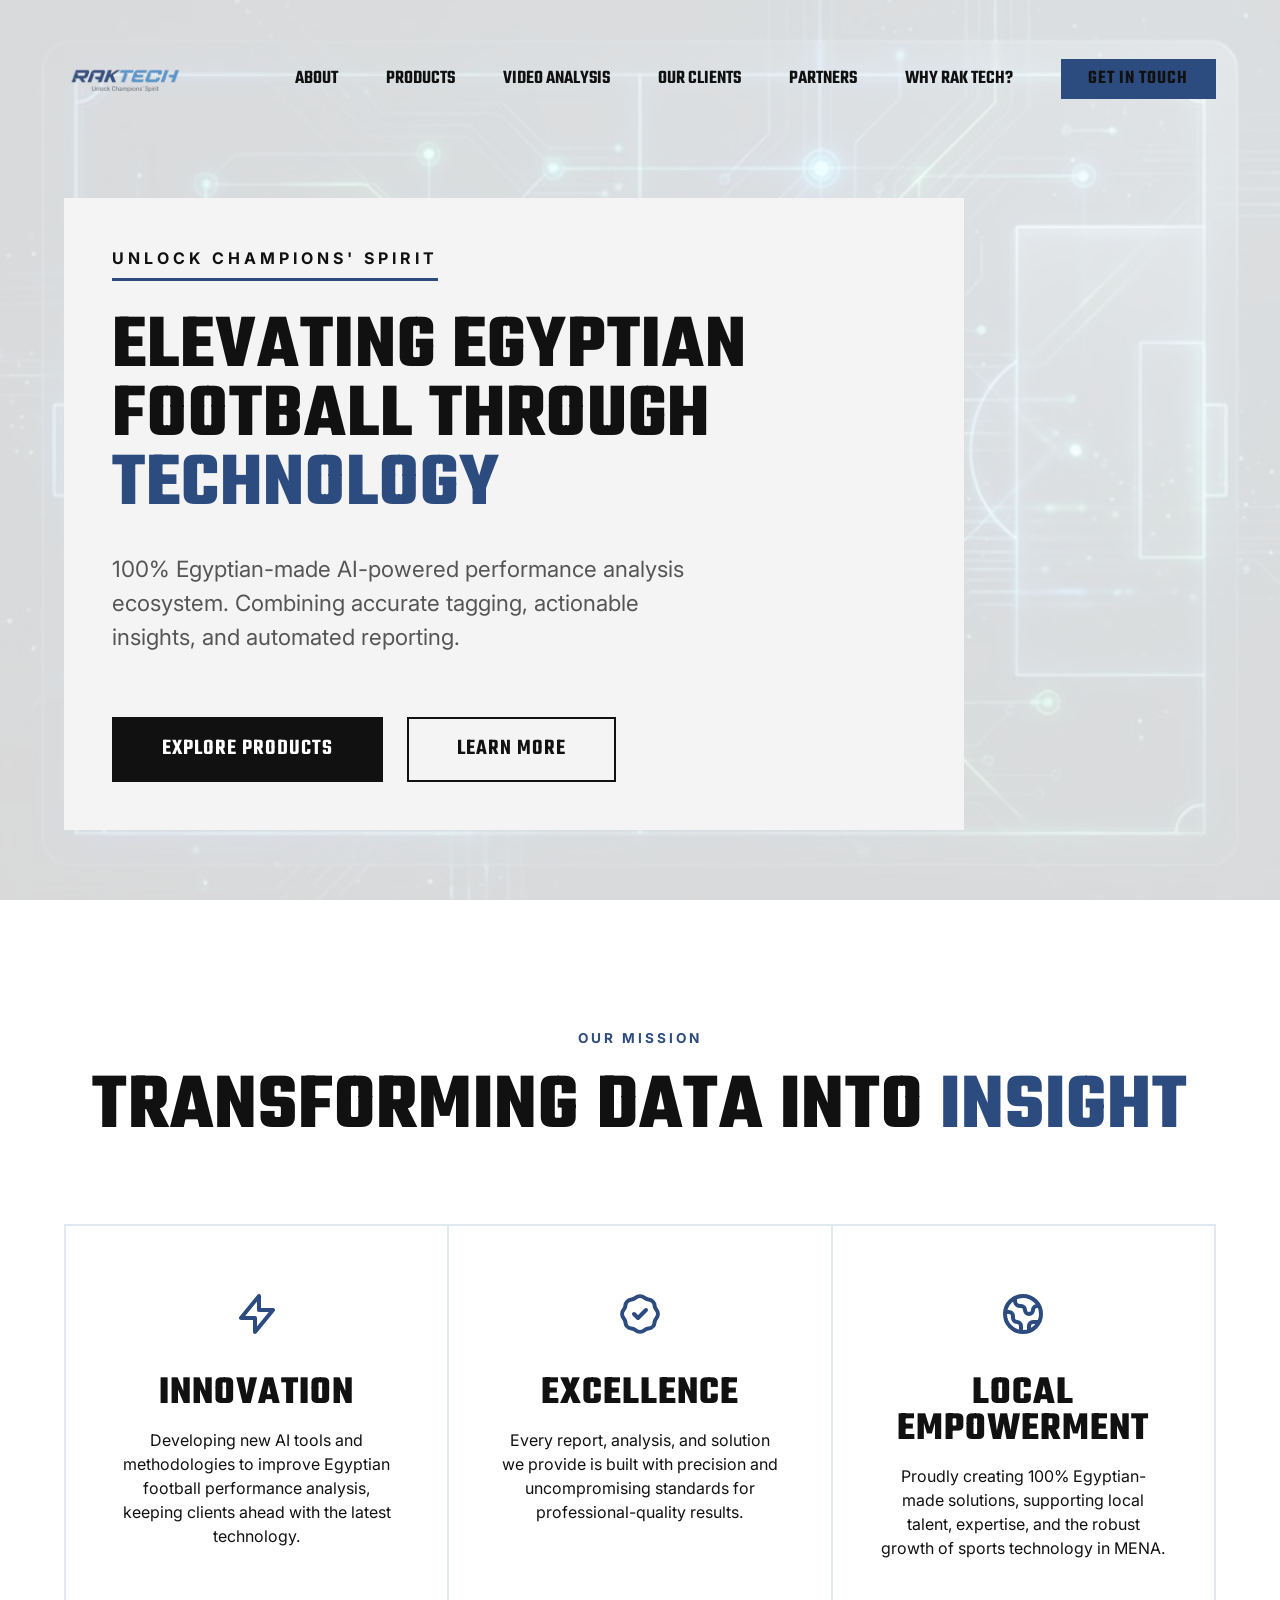
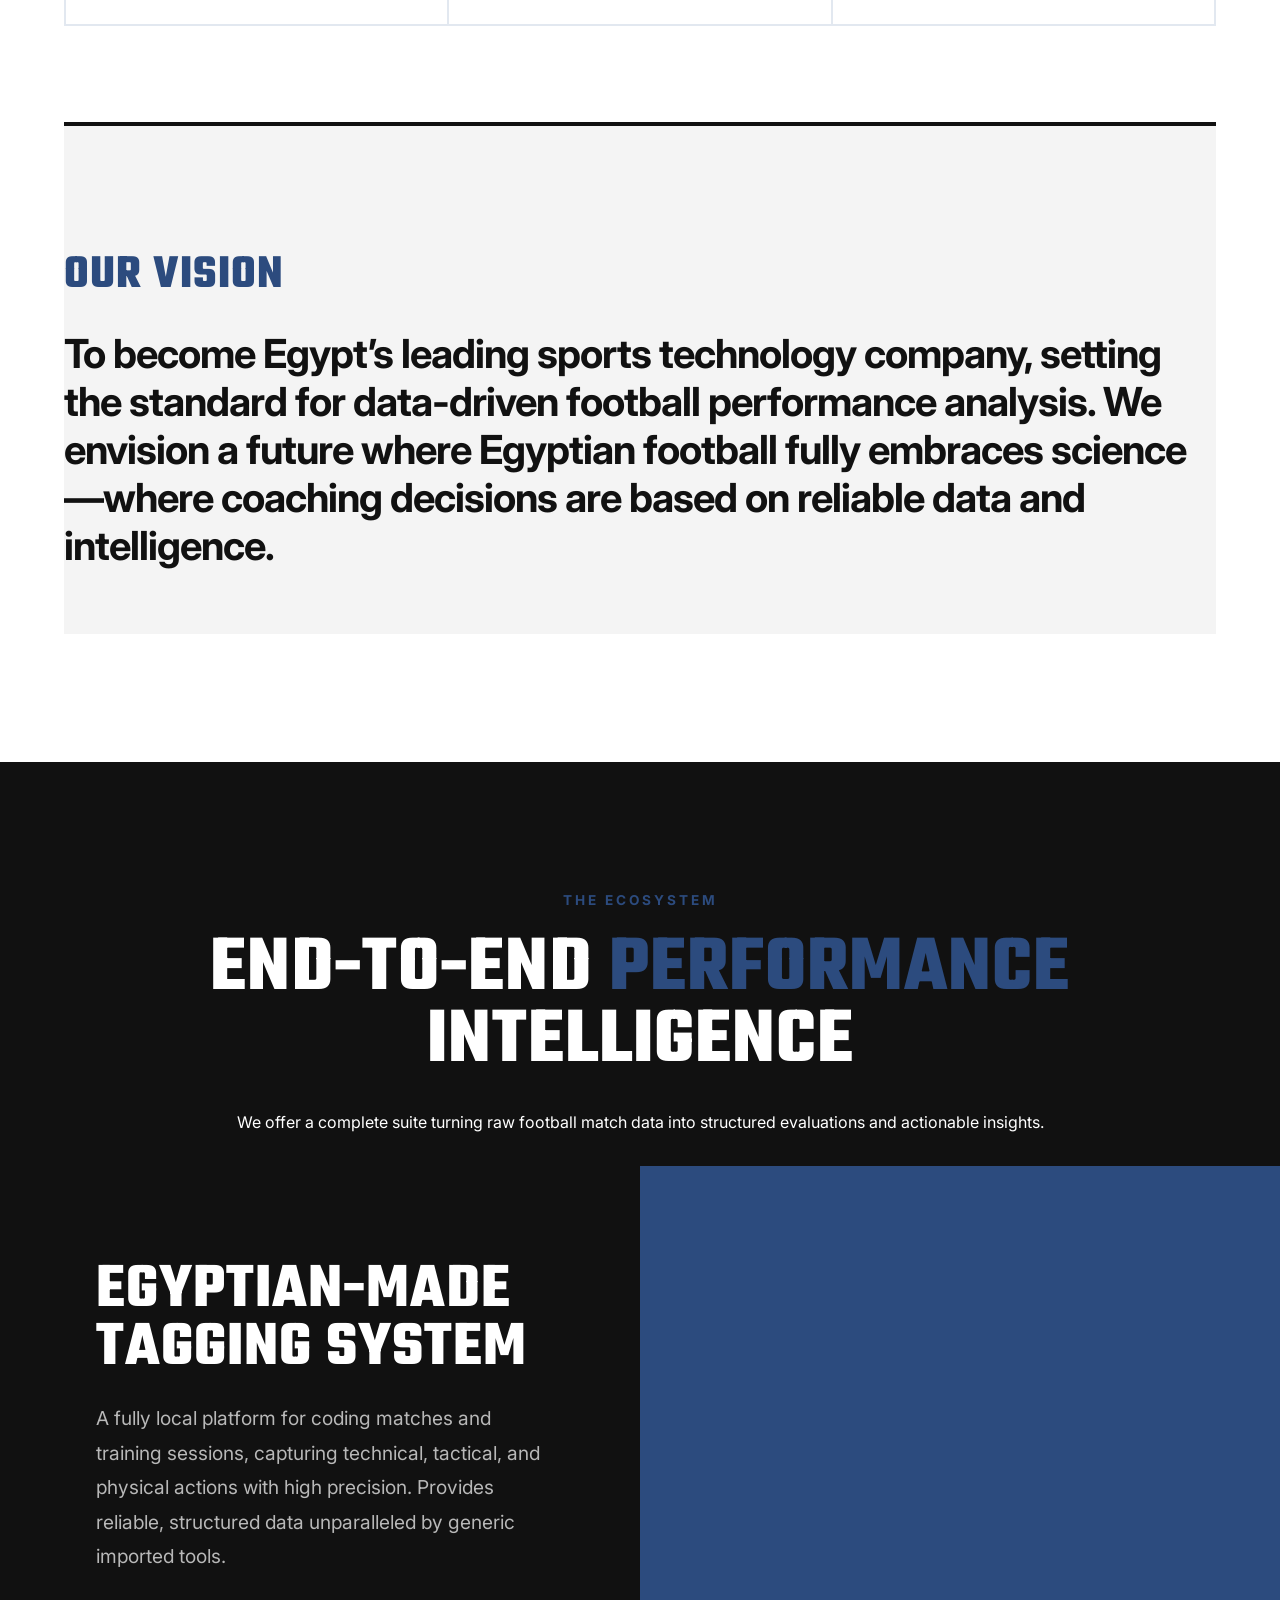
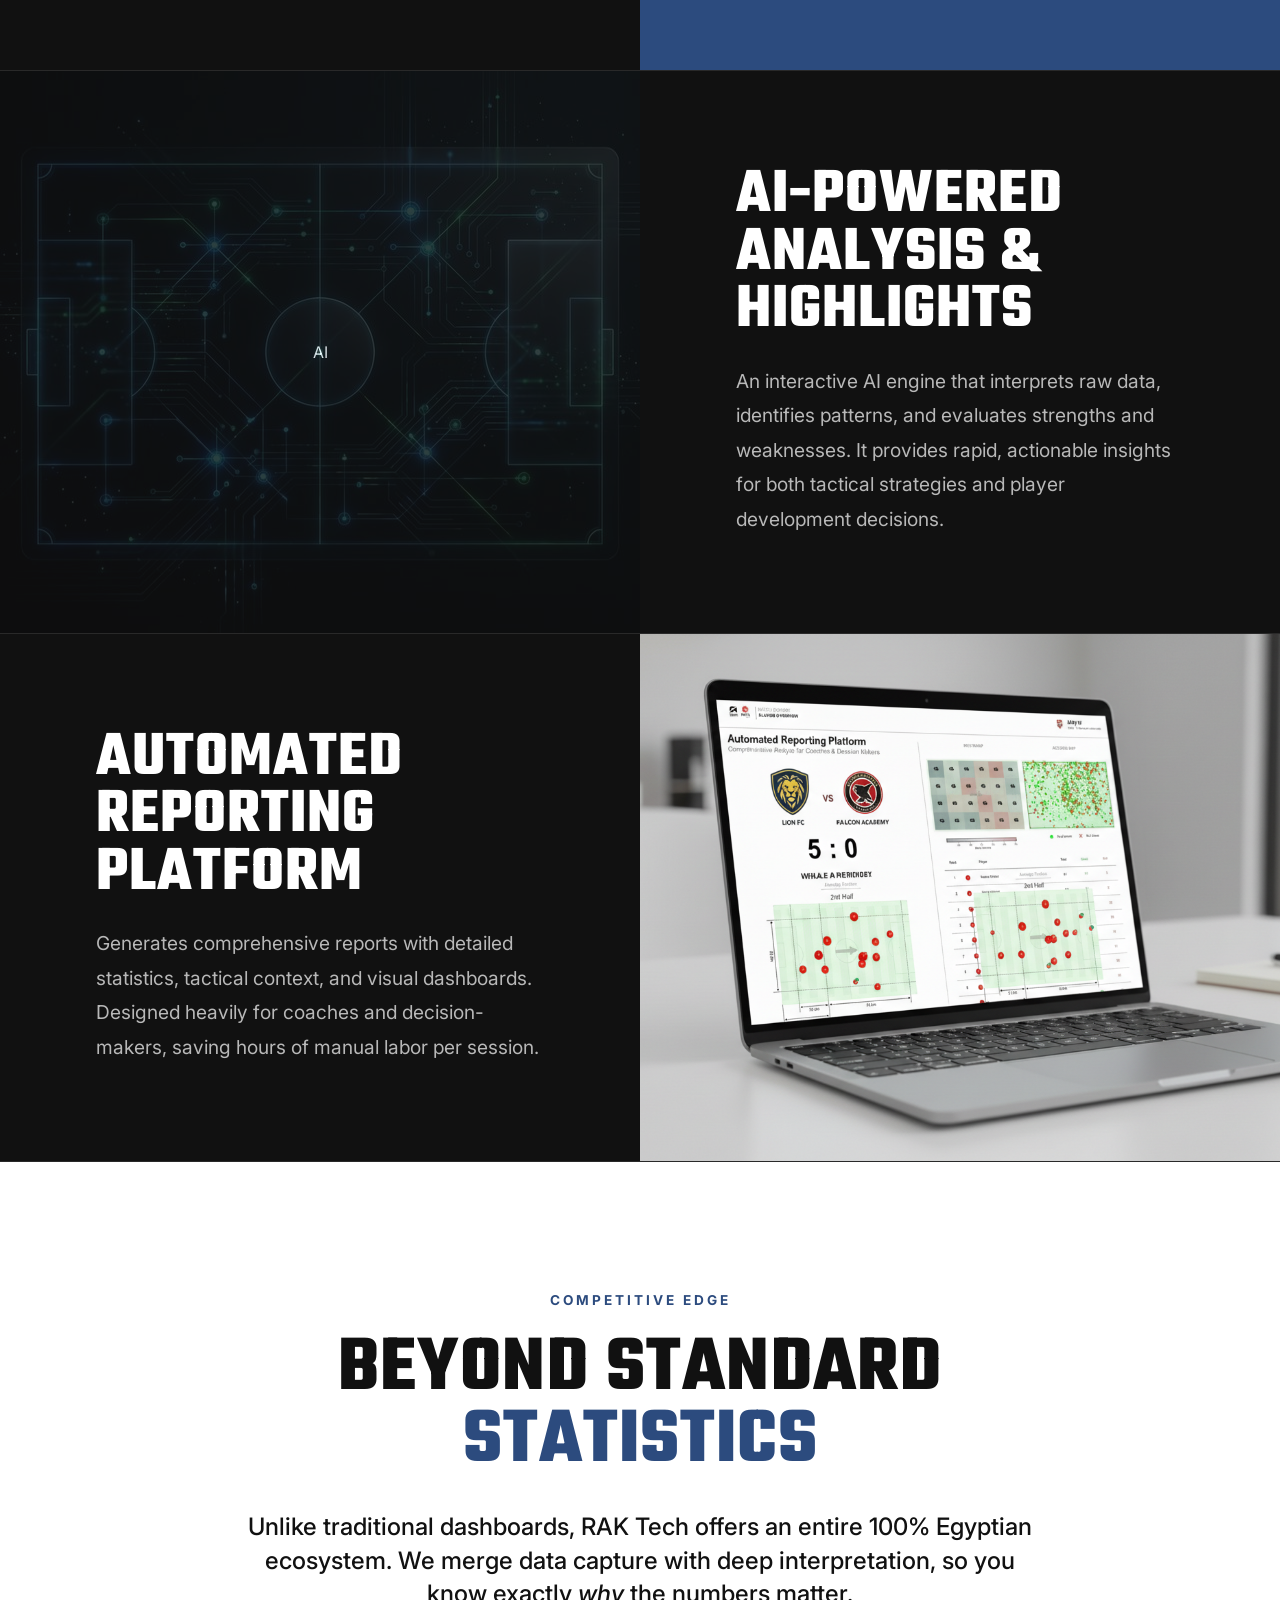
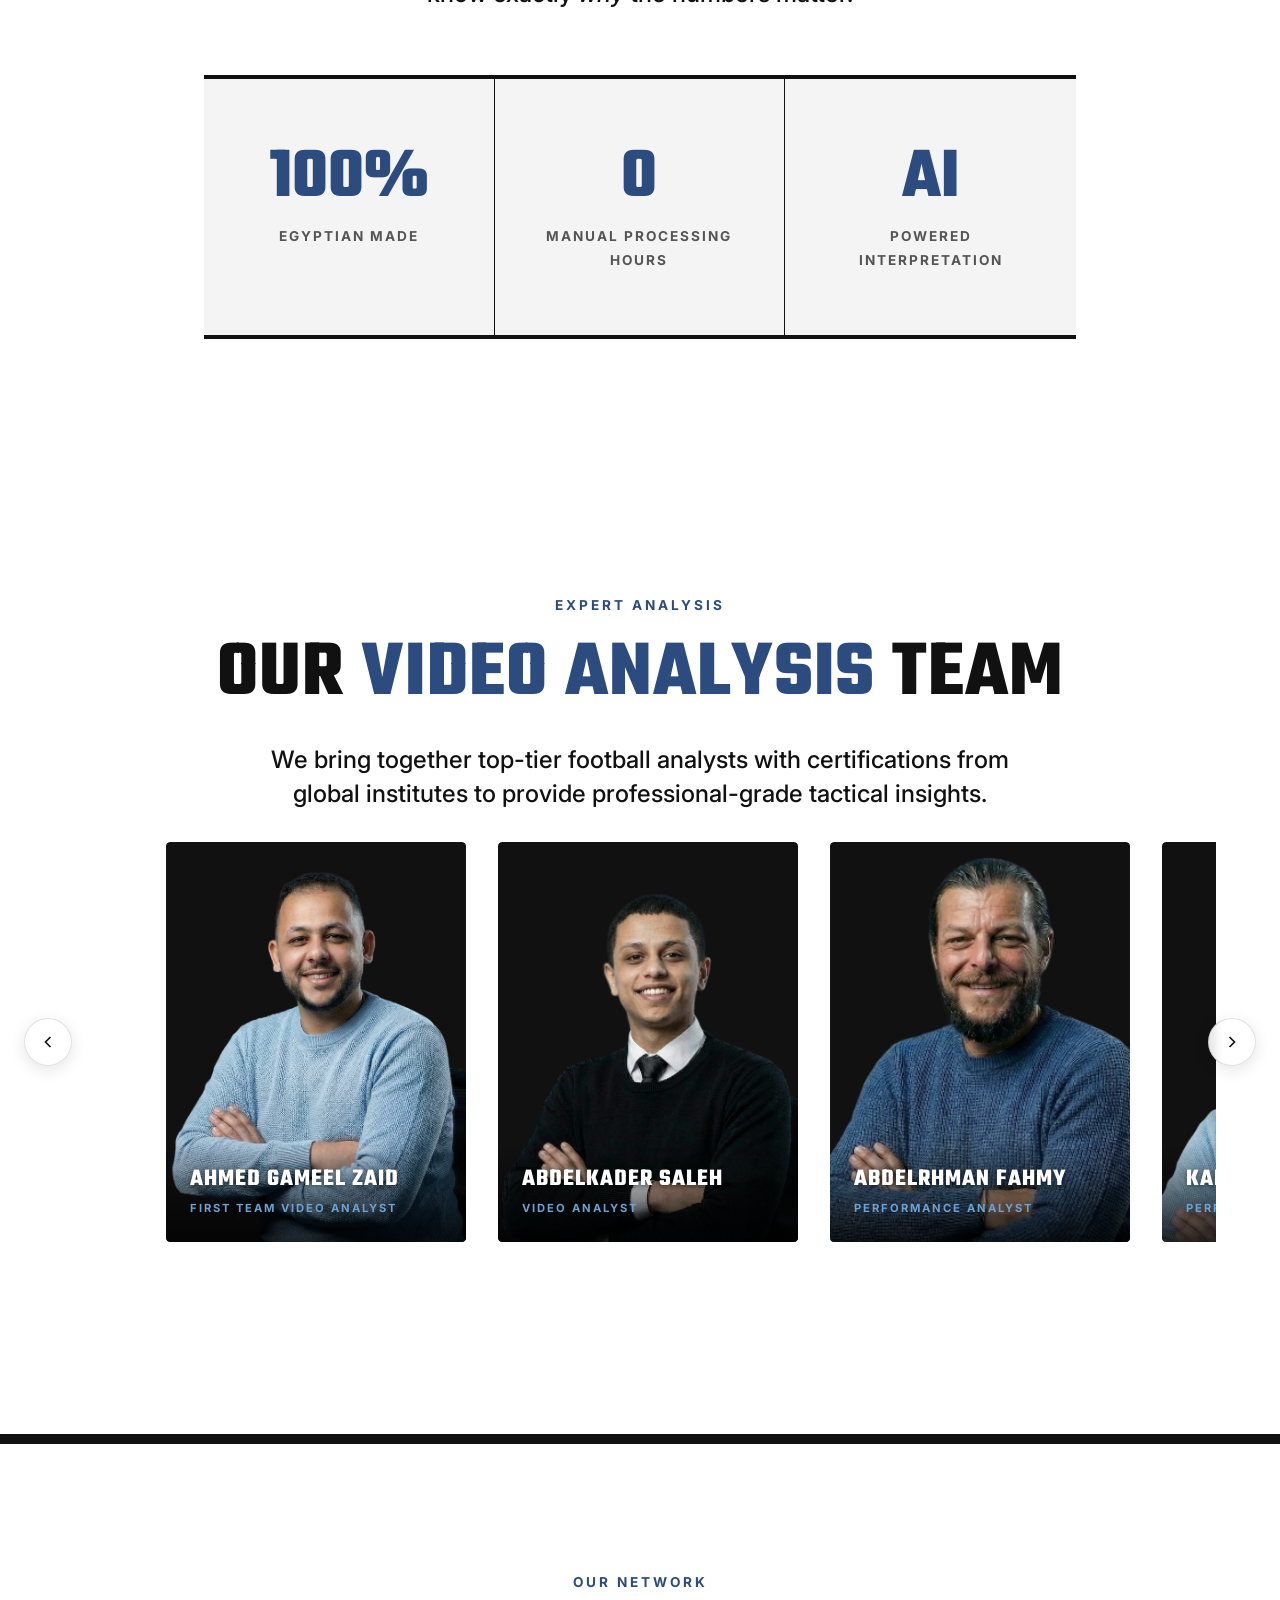
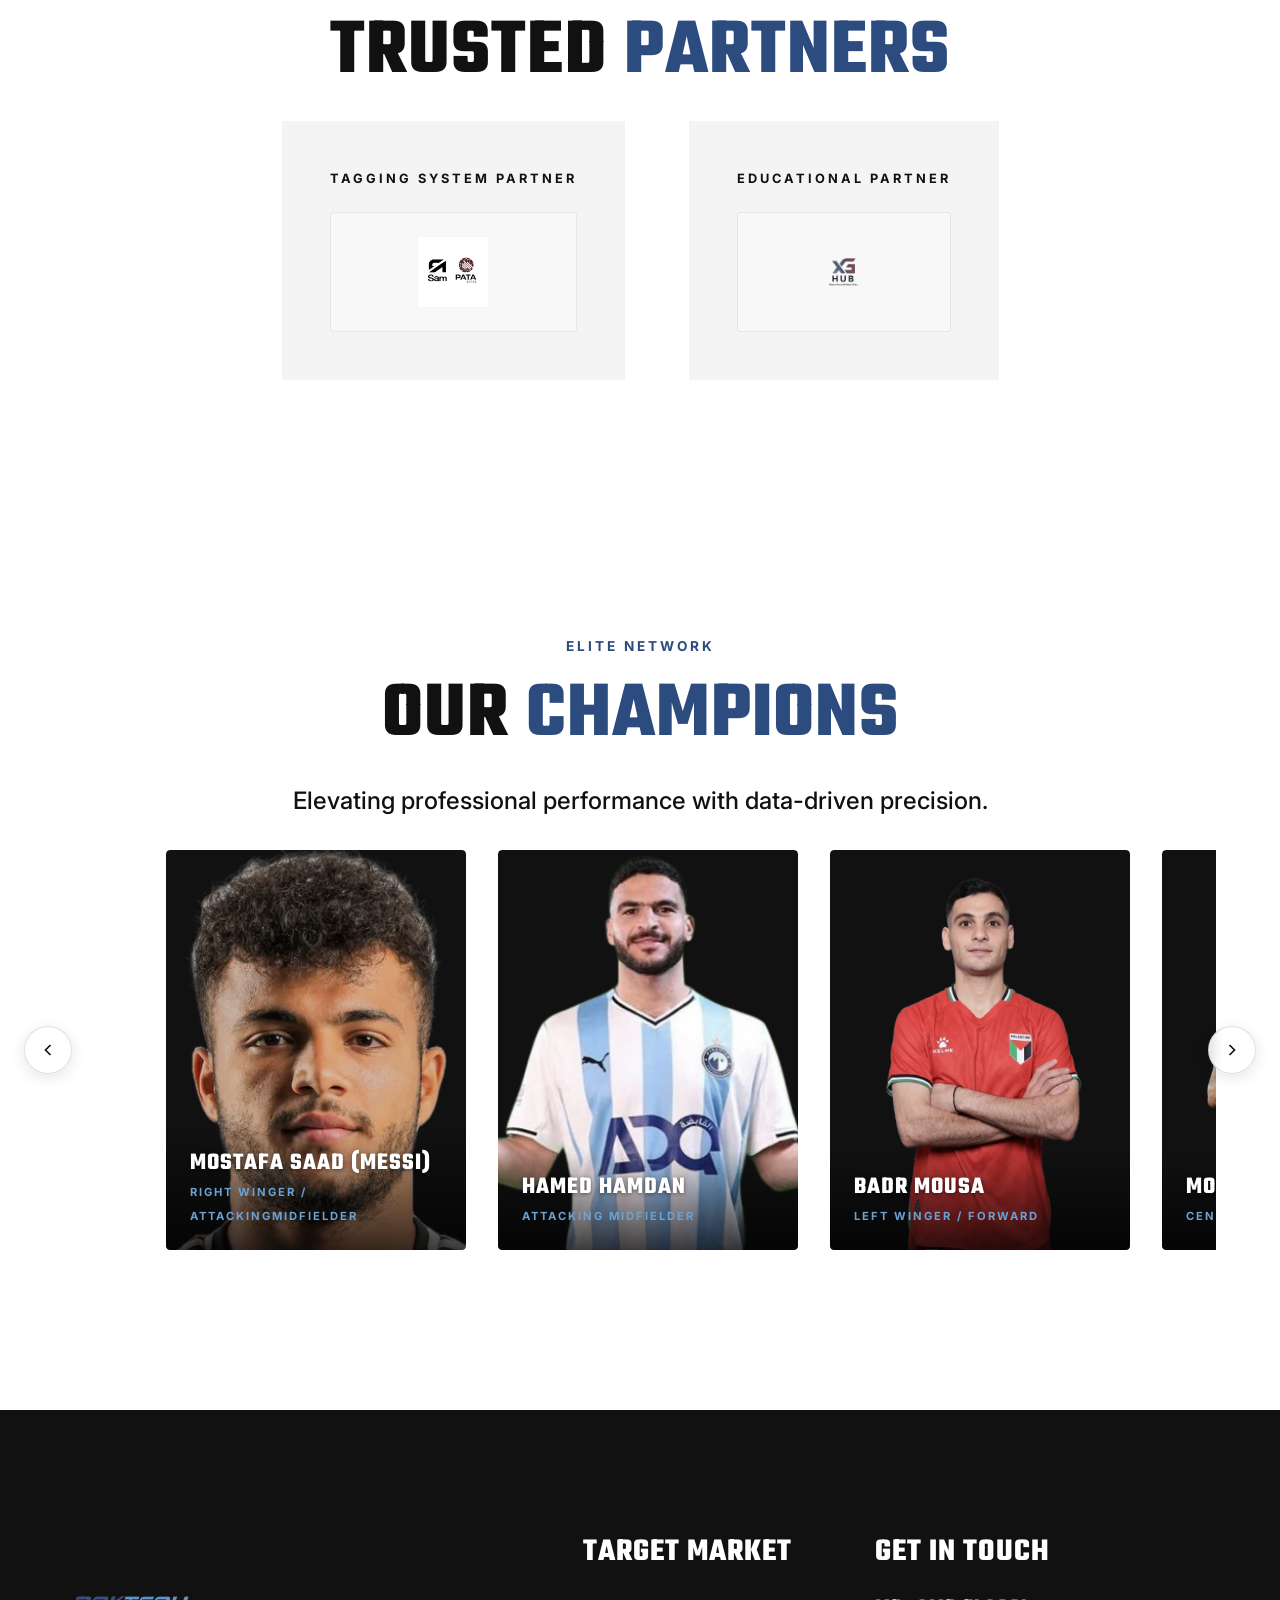
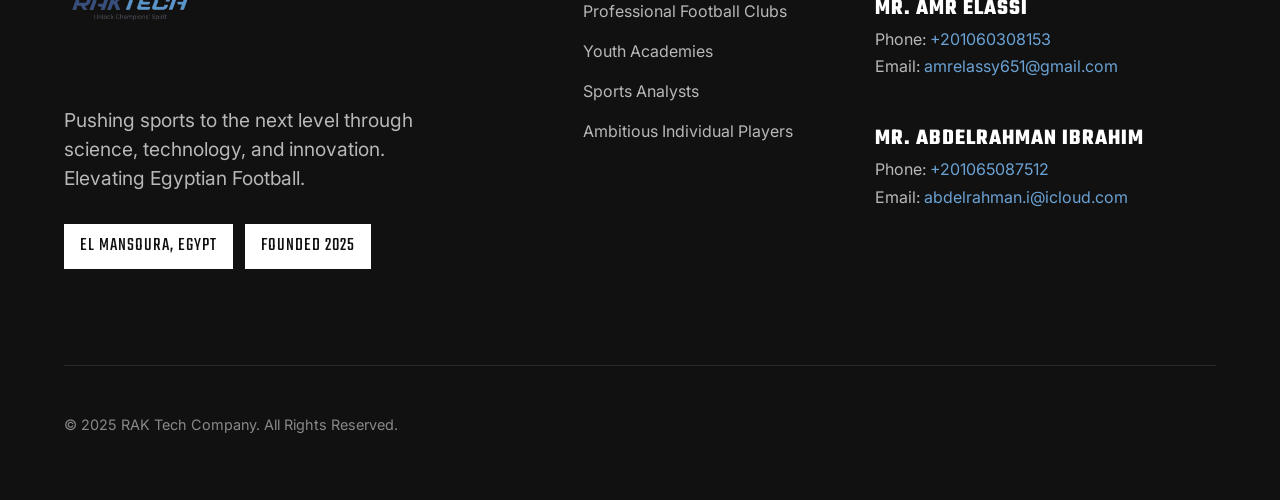
==== commit ee69562a: "Add Shady Maher and Ziad Tarek to player carousel and clean up HTML" ====
--- a/index.html
+++ b/index.html
@@ -202,15 +202,16 @@
         </div>
     </section>
 
-        
+
     <!-- Video Analysis Section -->
     <section class="video-analysis" id="video-analysis">
         <div class="container container-sm text-center slide-up">
             <p class="section-subtitle">EXPERT ANALYSIS</p>
             <h2 class="section-title">Our <span class="accent">Video Analysis</span> Team</h2>
-            <p class="mb-3 lead-text">We bring together top-tier football analysts with certifications from global institutes to provide professional-grade tactical insights.</p>
-        </div>
-        
+            <p class="mb-3 lead-text">We bring together top-tier football analysts with certifications from global
+                institutes to provide professional-grade tactical insights.</p>
+        </div>
+
         <div class="container site-slider">
             <div class="slider-controls">
                 <button class="slider-btn prev-btn" id="prev-analyst" aria-label="Previous Analyst">
@@ -224,7 +225,7 @@
                     </svg>
                 </button>
             </div>
-                     <div class="analysts-slider-track" id="analysts-slider">
+            <div class="analysts-slider-track" id="analysts-slider">
                 <!-- Analyst 1: Ahmed Gameel Zaid -->
                 <a href="analyst-details.html?id=1" class="analyst-card">
                     <div class="analyst-img-wrapper">
@@ -330,8 +331,8 @@
                     </div>
                 </a>
 
-                </div>
-            </div>
+            </div>
+        </div>
         </div>
     </section>
 
@@ -377,7 +378,7 @@
                     </svg>
                 </button>
             </div>
-            
+
             <div class="analysts-slider-track" id="players-slider">
                 <!-- Player 1: Mostafa Saad (Messi) -->
                 <div class="analyst-card">
@@ -390,7 +391,8 @@
                         <div class="analyst-info">
                             <h3>Mostafa Saad (Messi)</h3>
                             <p class="analyst-role">Egyptian | ZED FC</p>
-                            <p class="mt-1" style="color: rgba(255,255,255,0.7); font-size: 0.9rem;">High-performance attacker leveraging RAK Tech imagery for tactical positioning.</p>
+                            <p class="mt-1" style="color: rgba(255,255,255,0.7); font-size: 0.9rem;">High-performance
+                                attacker leveraging RAK Tech imagery for tactical positioning.</p>
                         </div>
                     </div>
                 </div>
@@ -401,12 +403,13 @@
                         <img src="assets/hamed_hamdan.png" alt="Hamed Hamdan" class="analyst-img">
                         <div class="analyst-name-tab">
                             <h4>Hamed Hamdan</h4>
-                            <span>Attacking Midfielder / Winger</span>
+                            <span>Attacking Midfielder </span>
                         </div>
                         <div class="analyst-info">
                             <h3>Hamed Hamdan</h3>
                             <p class="analyst-role">Palestinian | Petrojet</p>
-                            <p class="mt-1" style="color: rgba(255,255,255,0.7); font-size: 0.9rem;">Utilizing performance analytics to master space and transition speed.</p>
+                            <p class="mt-1" style="color: rgba(255,255,255,0.7); font-size: 0.9rem;">Utilizing
+                                performance analytics to master space and transition speed.</p>
                         </div>
                     </div>
                 </div>
@@ -422,7 +425,8 @@
                         <div class="analyst-info">
                             <h3>Badr Mousa</h3>
                             <p class="analyst-role">Palestinian | Petrojet</p>
-                            <p class="mt-1" style="color: rgba(255,255,255,0.7); font-size: 0.9rem;">Data-driven finishing techniques powered by RAK Tech scouting video.</p>
+                            <p class="mt-1" style="color: rgba(255,255,255,0.7); font-size: 0.9rem;">Data-driven
+                                finishing techniques powered by RAK Tech scouting video.</p>
                         </div>
                     </div>
                 </div>
@@ -438,7 +442,8 @@
                         <div class="analyst-info">
                             <h3>Mohamed El Nahas</h3>
                             <p class="analyst-role">Egyptian | El Gouna (on loan from Enppi)</p>
-                            <p class="mt-1" style="color: rgba(255,255,255,0.7); font-size: 0.9rem;">Specializing in tactical endurance and spatial intelligence.</p>
+                            <p class="mt-1" style="color: rgba(255,255,255,0.7); font-size: 0.9rem;">Specializing in
+                                tactical endurance and spatial intelligence.</p>
                         </div>
                     </div>
                 </div>
@@ -454,15 +459,47 @@
                         <div class="analyst-info">
                             <h3>Abdelgawad Taalab</h3>
                             <p class="analyst-role">Egyptian | El Gouna</p>
-                            <p class="mt-1" style="color: rgba(255,255,255,0.7); font-size: 0.9rem;">Mastering defensive lines through automated reporting insights.</p>
-                        </div>
-                    </div>
-                </div>
-
-            </div>
-        </div>
-    </section>
-div>
+                            <p class="mt-1" style="color: rgba(255,255,255,0.7); font-size: 0.9rem;">Mastering defensive
+                                lines through automated reporting insights.</p>
+                        </div>
+                    </div>
+                </div>
+
+                <!-- Player 6: Shady Maher -->
+                <div class="analyst-card">
+                    <div class="analyst-img-wrapper">
+                        <img src="assets/Shady maher.png" alt="Shady Maher" class="analyst-img">
+                        <div class="analyst-name-tab">
+                            <h4>Shady Maher</h4>
+                            <span>Right-Back</span>
+                        </div>
+                        <div class="analyst-info">
+                            <h3>Shady Maher</h3>
+                            <p class="analyst-role">Egyptian | Wadi Degla</p>
+                            <p class="mt-1" style="color: rgba(255,255,255,0.7); font-size: 0.9rem;">Optimizing
+                                defensive coverage and overlapping runs through precise data interpretation.</p>
+                        </div>
+                    </div>
+                </div>
+
+                <!-- Player 7: Ziad Tarek -->
+                <div class="analyst-card">
+                    <div class="analyst-img-wrapper">
+                        <img src="assets/Ziad Tarek.png" alt="Ziad Tarek" class="analyst-img">
+                        <div class="analyst-name-tab">
+                            <h4>Ziad Tarek</h4>
+                            <span>Midfielder</span>
+                        </div>
+                        <div class="analyst-info">
+                            <h3>Ziad Tarek</h3>
+                            <p class="analyst-role">Egyptian | ZED FC</p>
+                            <p class="mt-1" style="color: rgba(255,255,255,0.7); font-size: 0.9rem;">Mastering midfield transitions and tactical awareness through data-driven performance analytics.</p>
+                        </div>
+                    </div>
+                </div>
+
+            </div>
+        </div>
     </section>
 
     <!-- Footer / Contact -->
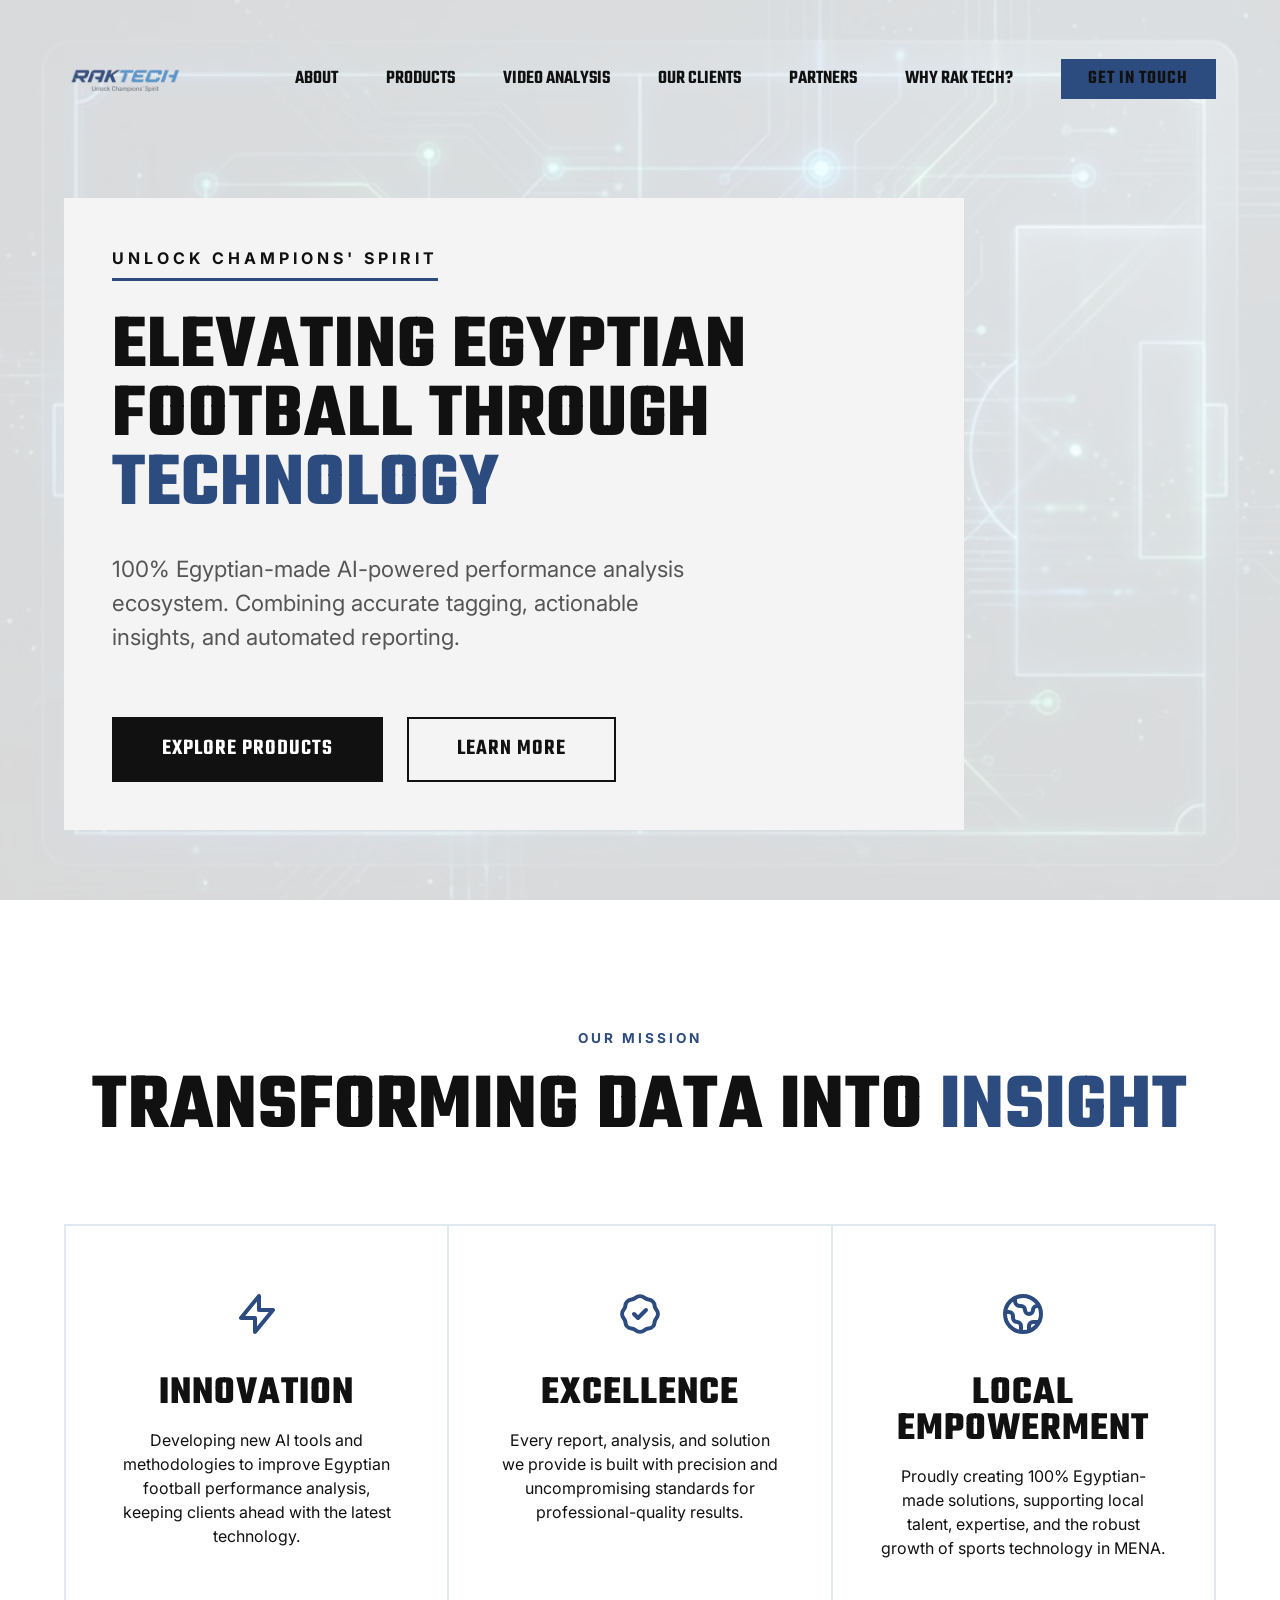
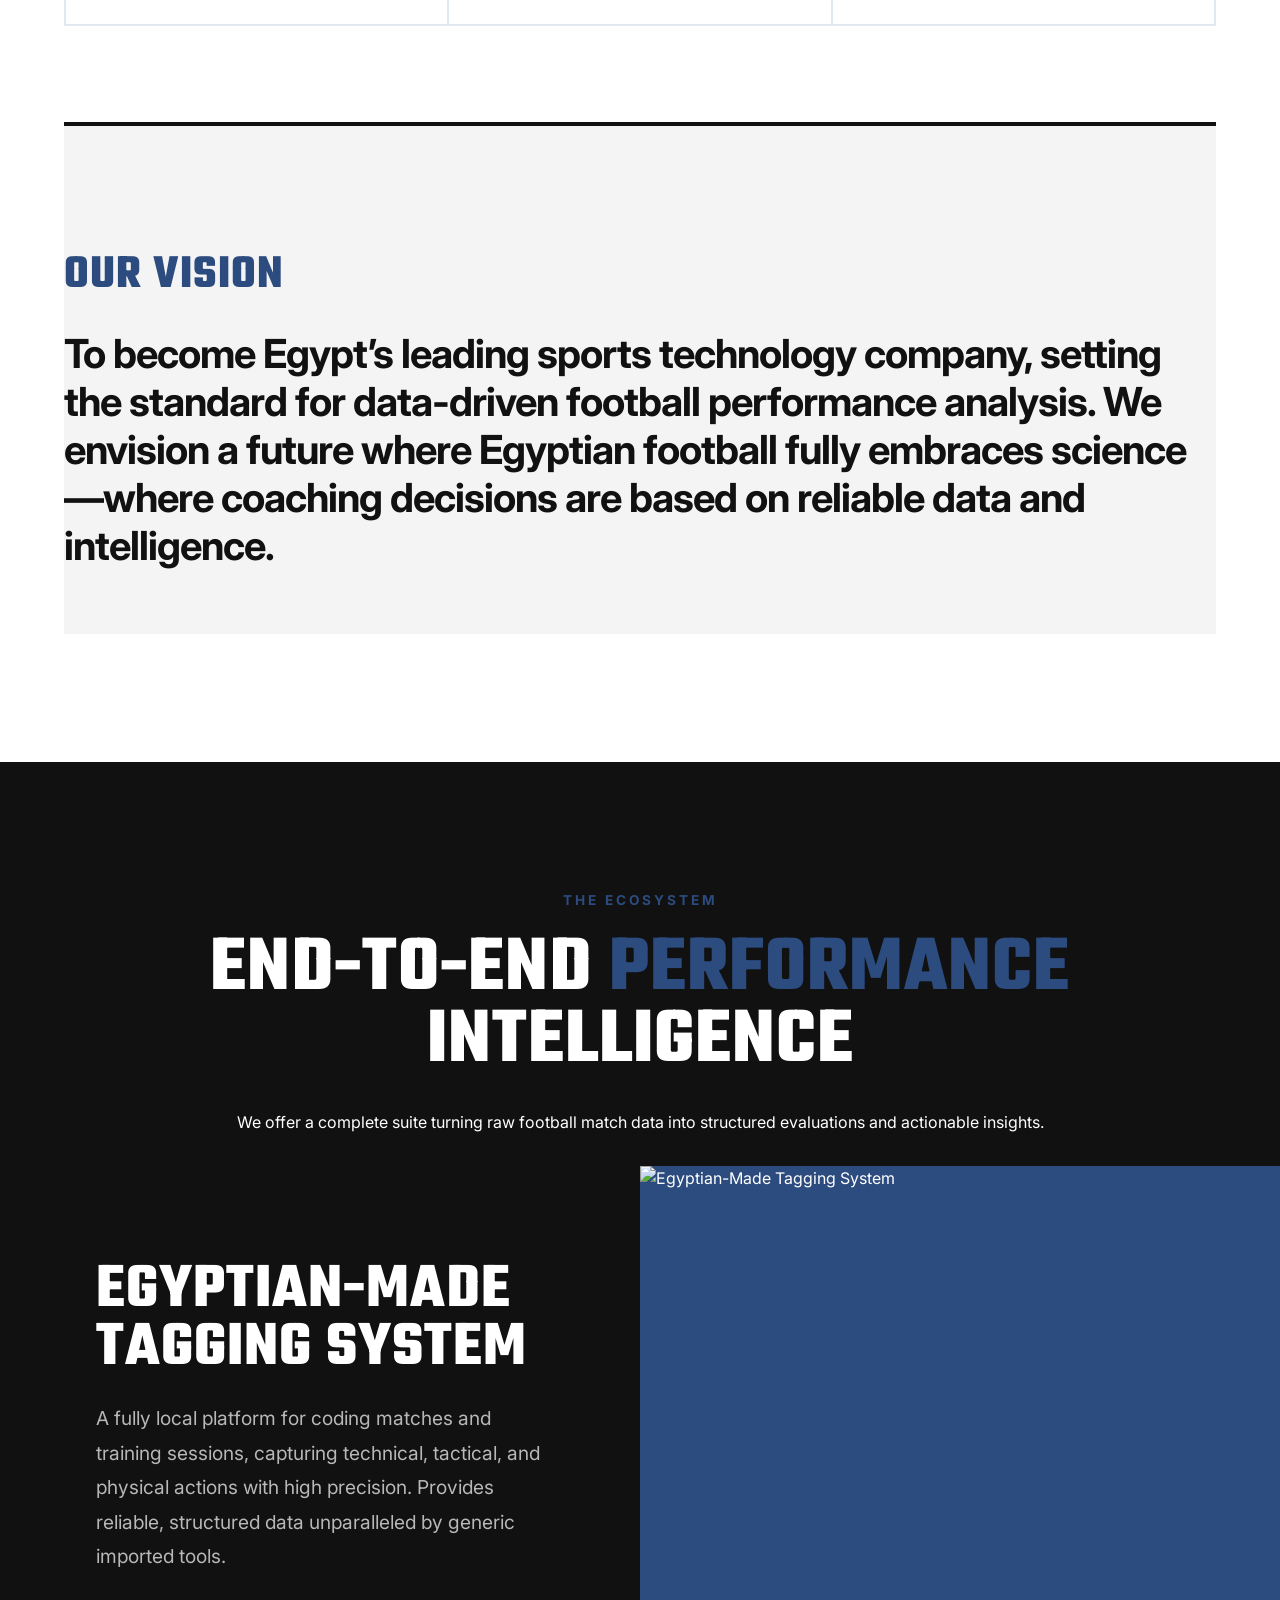
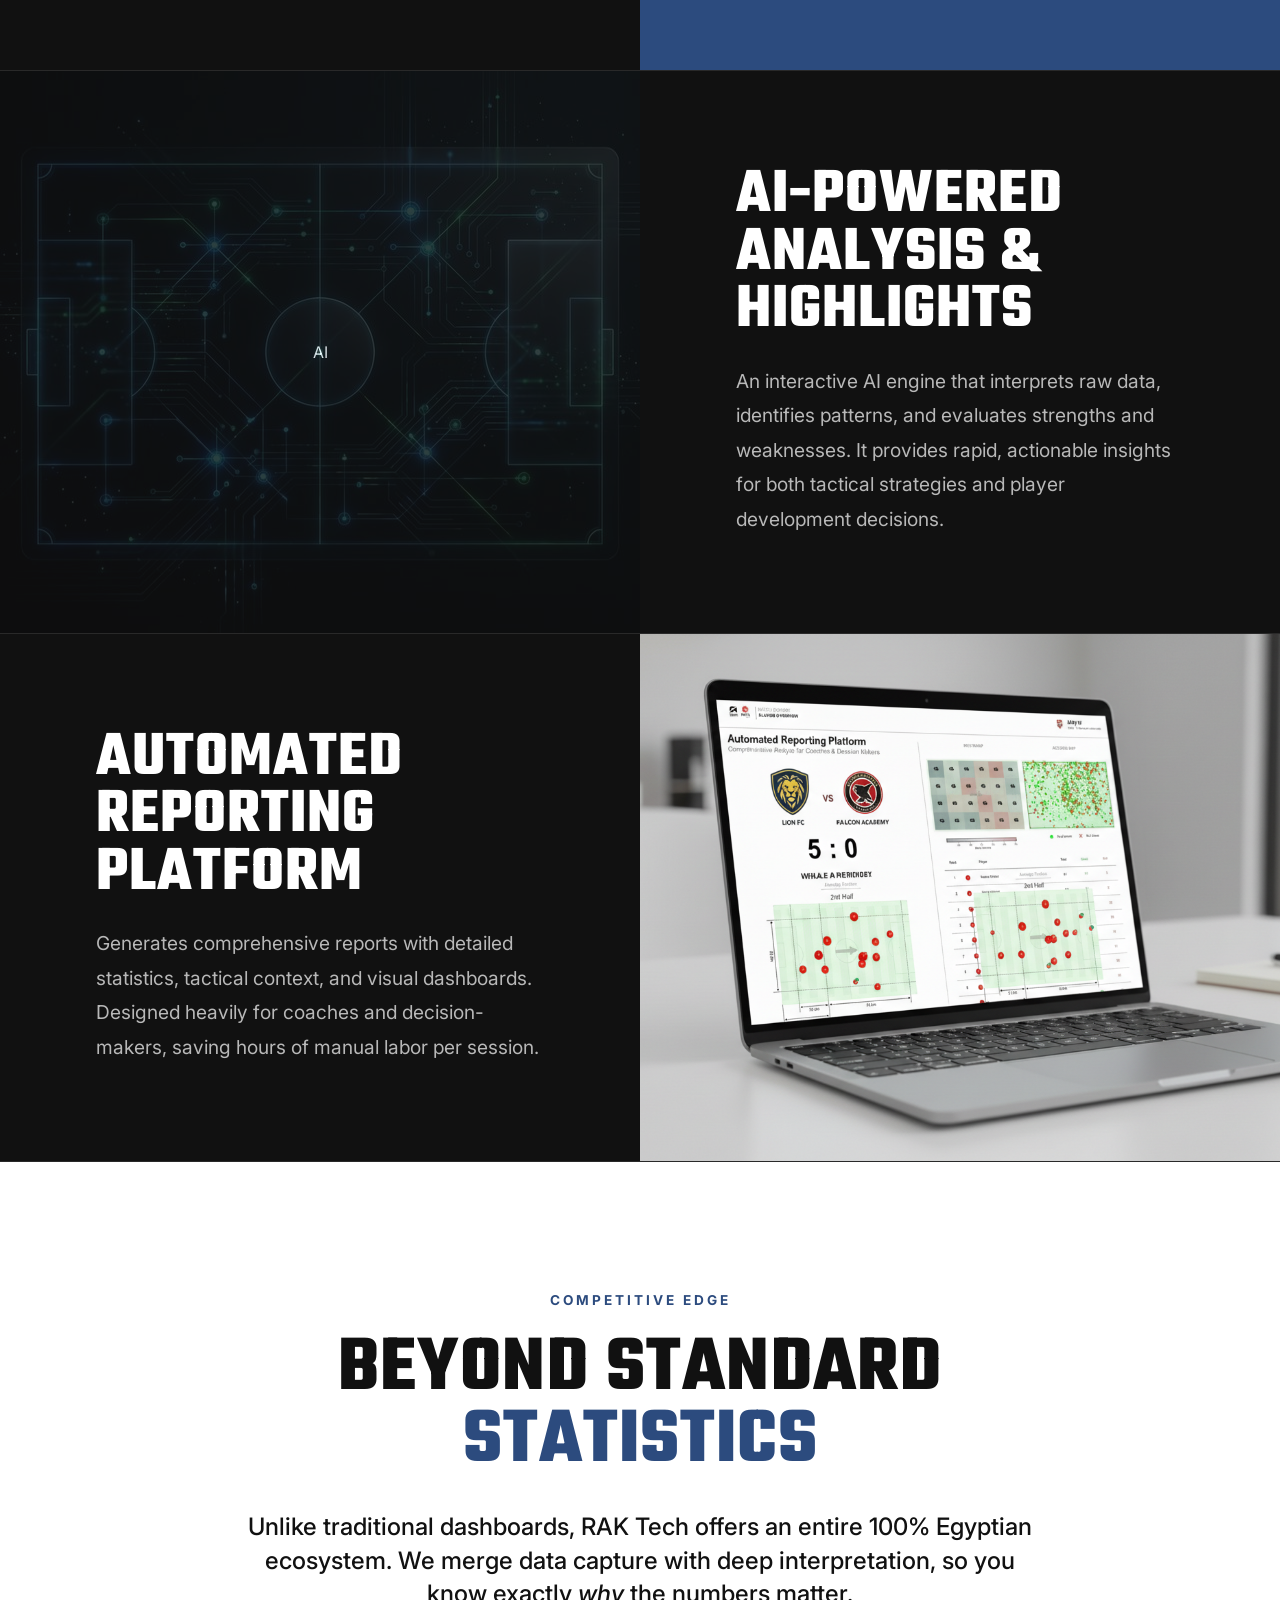
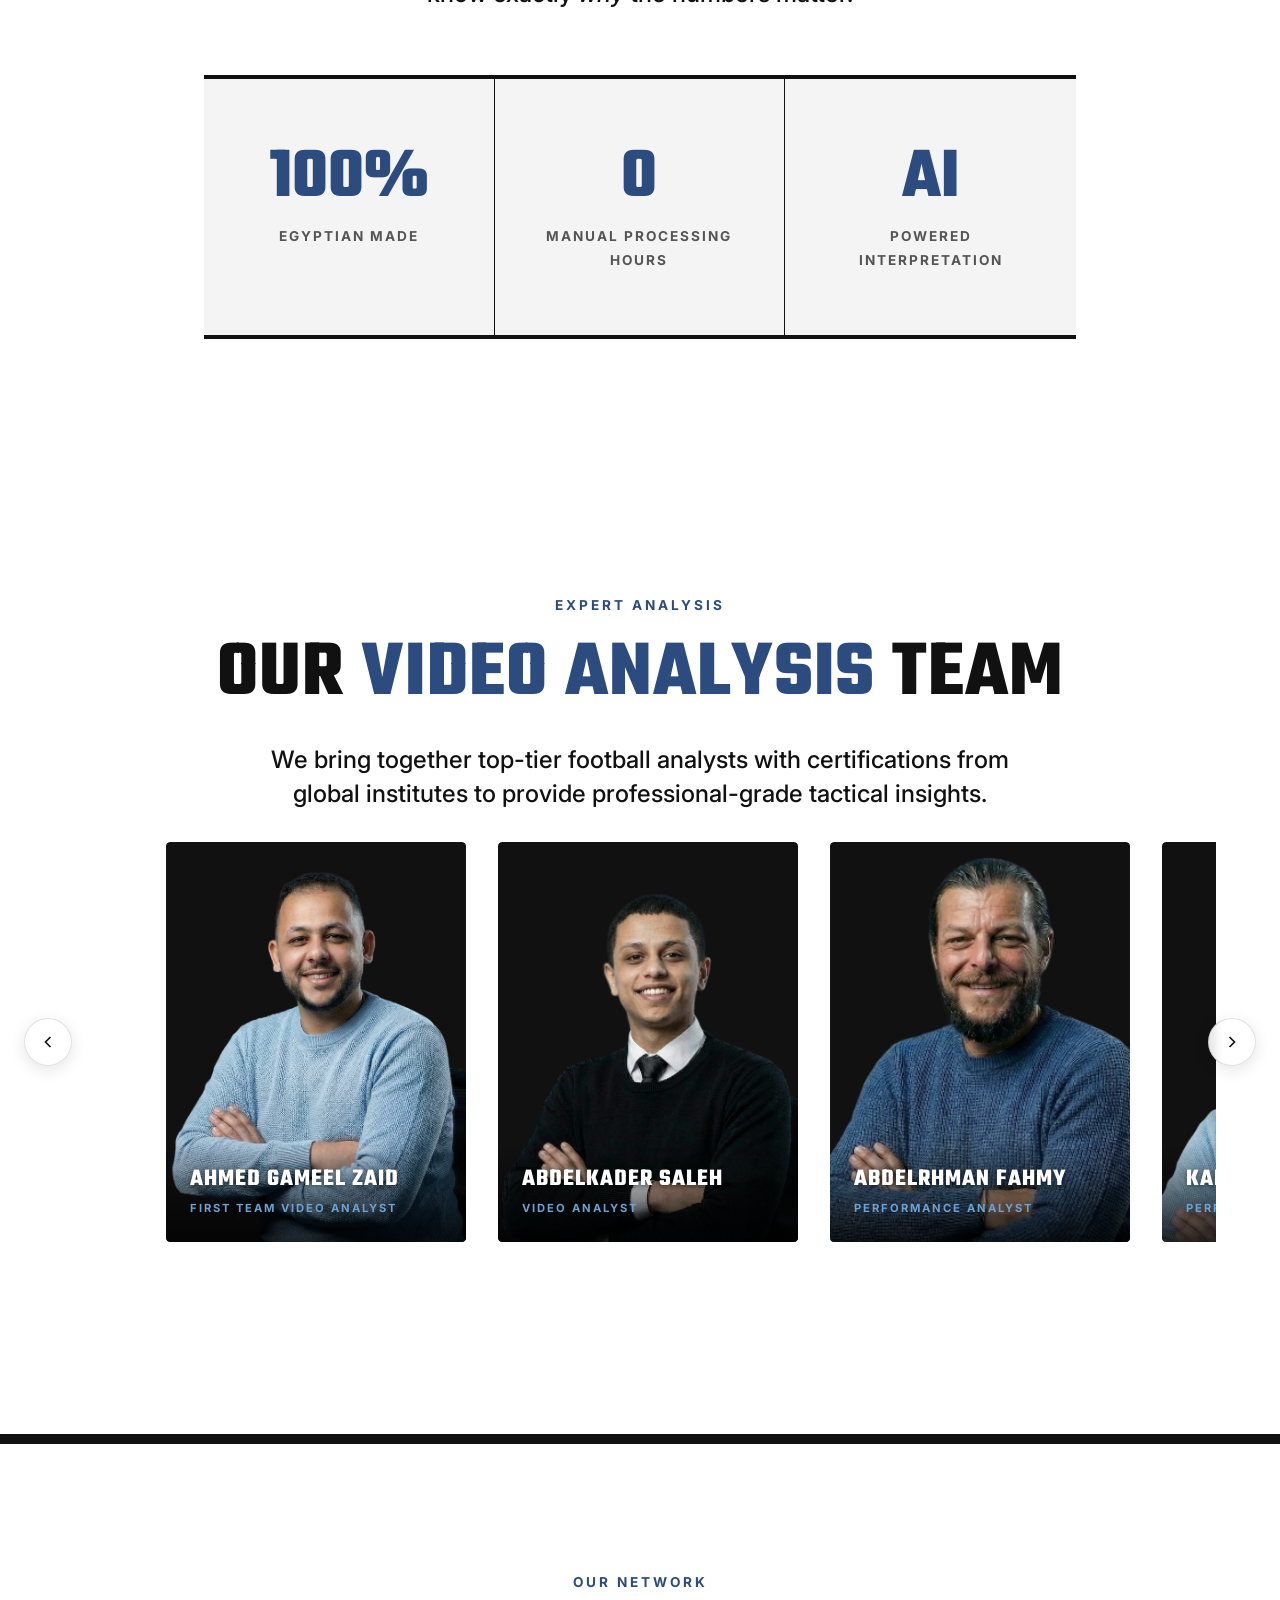
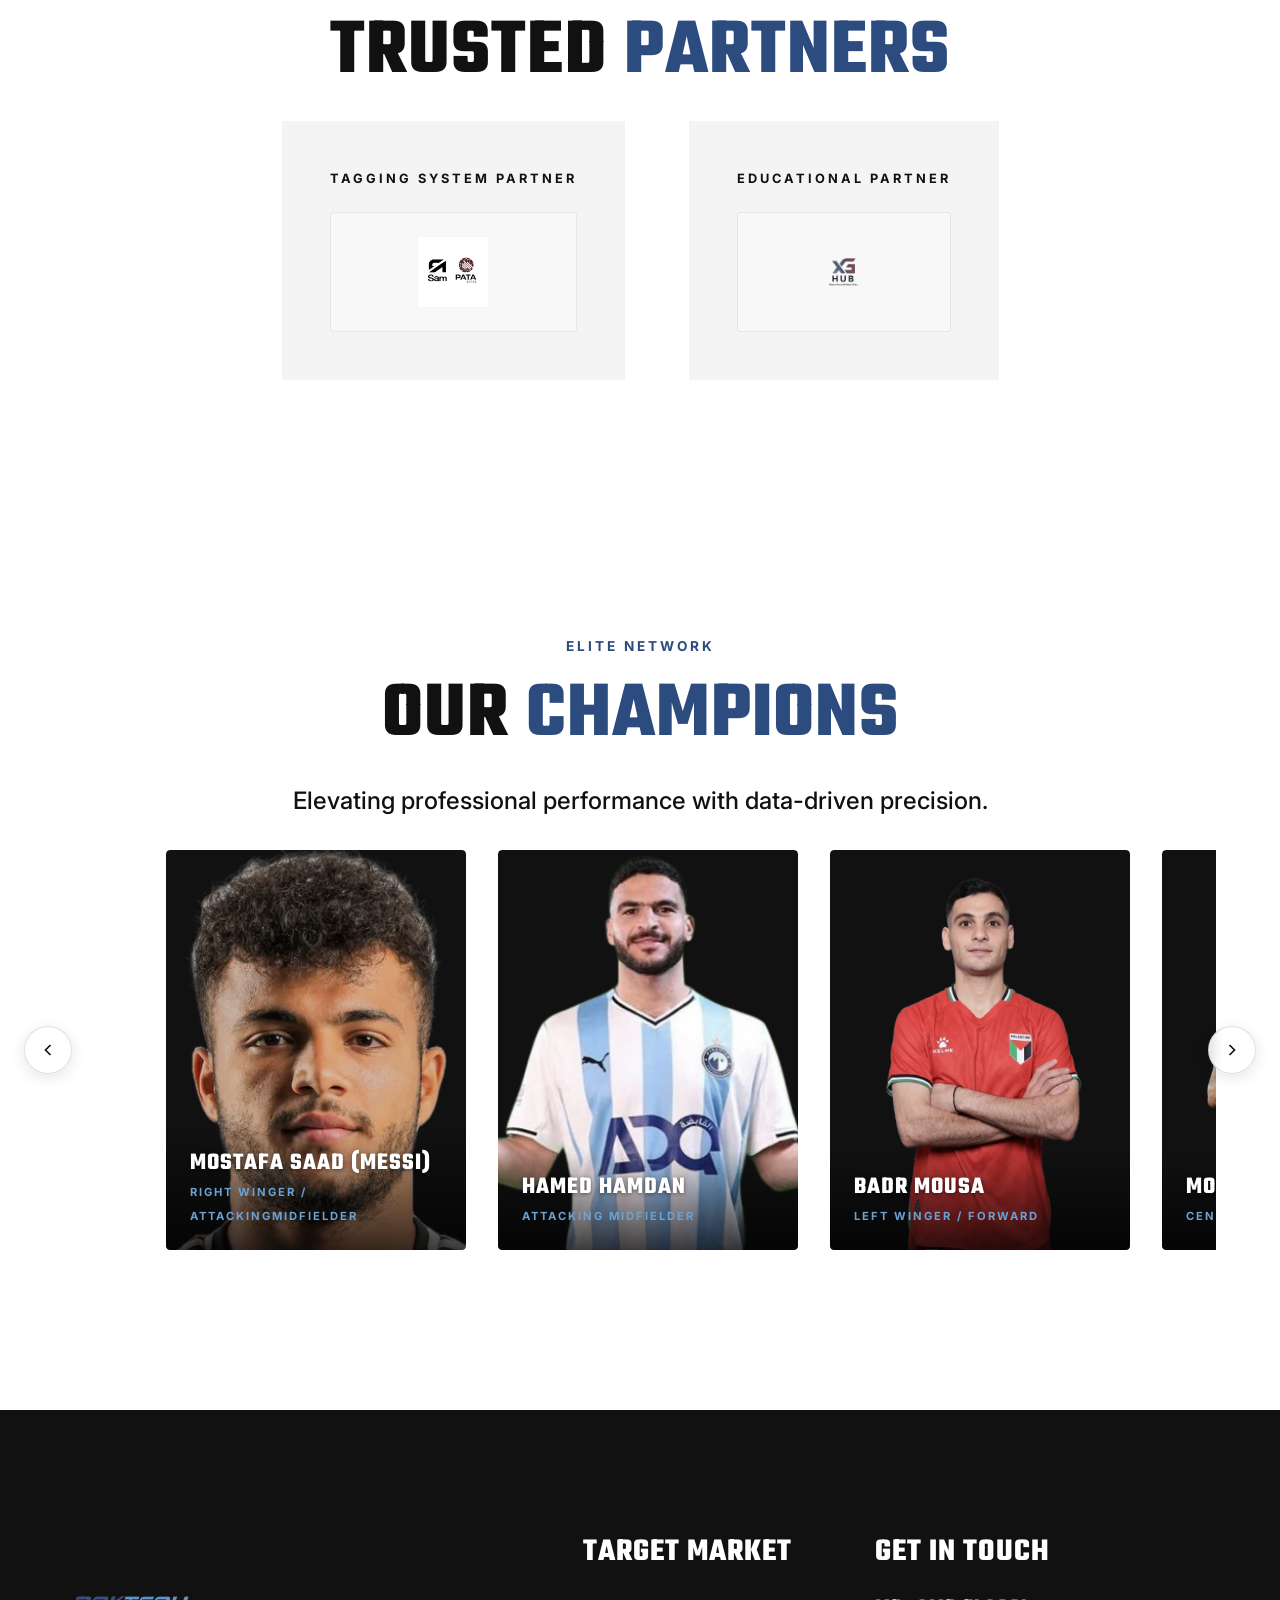
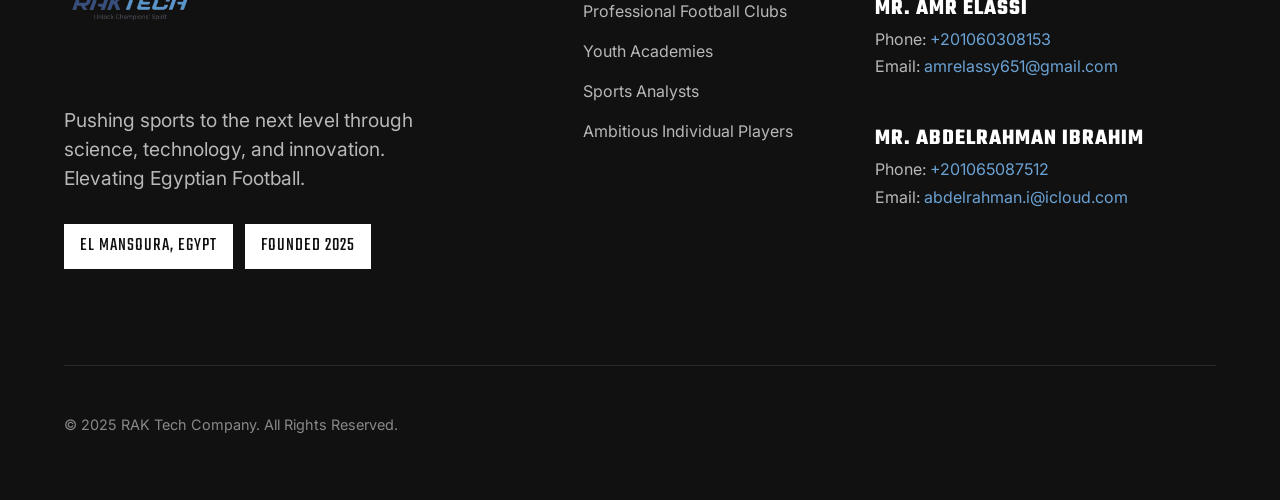
==== commit 38bf765d: "Add photo for Egyptian-Made Tagging System" ====
--- a/index.html
+++ b/index.html
@@ -134,12 +134,8 @@
                             tactical, and physical actions with high precision. Provides reliable, structured data
                             unparalleled by generic imported tools.</p>
                     </div>
-                    <div class="feature-graphic glass-card graphic-accent-1">
-                        <div class="mock-ui">
-                            <div class="ui-bar"></div>
-                            <div class="ui-bar"></div>
-                            <div class="ui-bar"></div>
-                        </div>
+                    <div class="feature-graphic graphic-accent-1 product-photo-wrapper">
+                        <img src="assets/Egyptian-Made Tagging System.png" alt="Egyptian-Made Tagging System" class="product-photo">
                     </div>
                 </div>
 
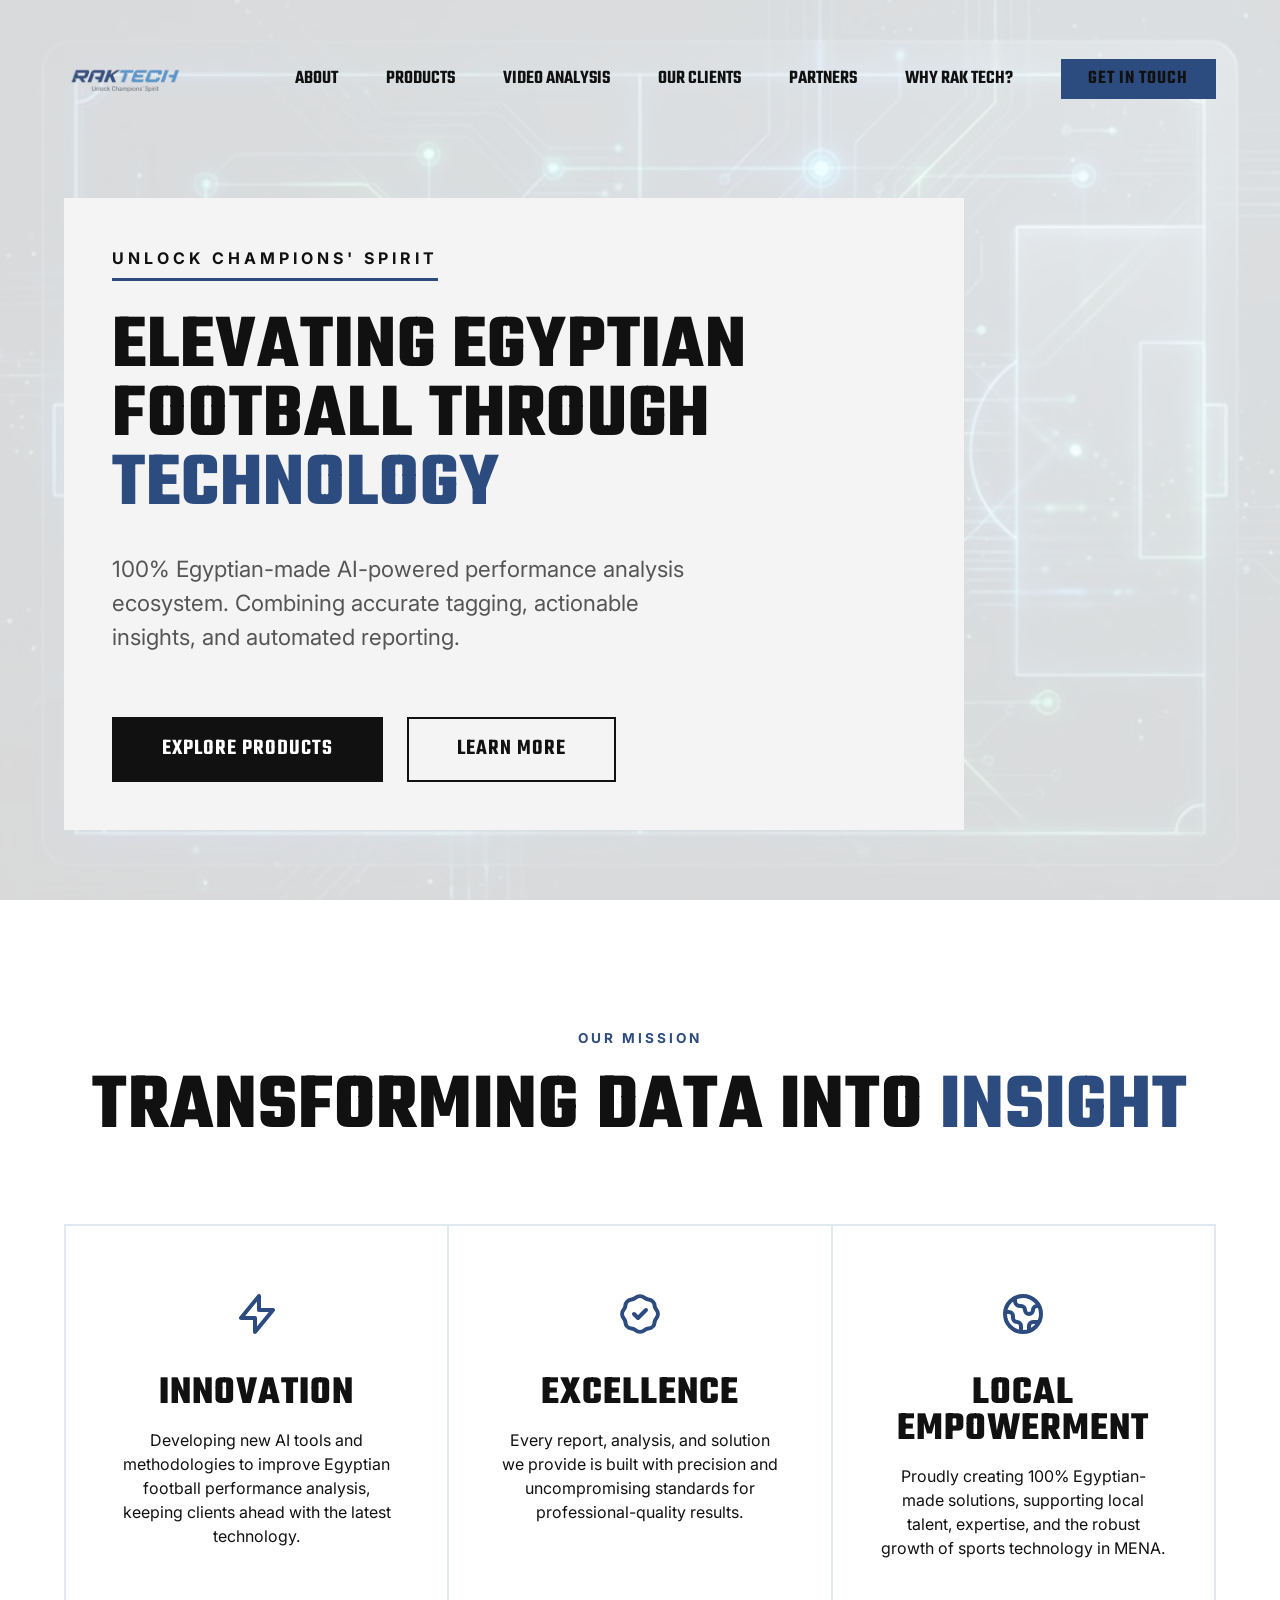
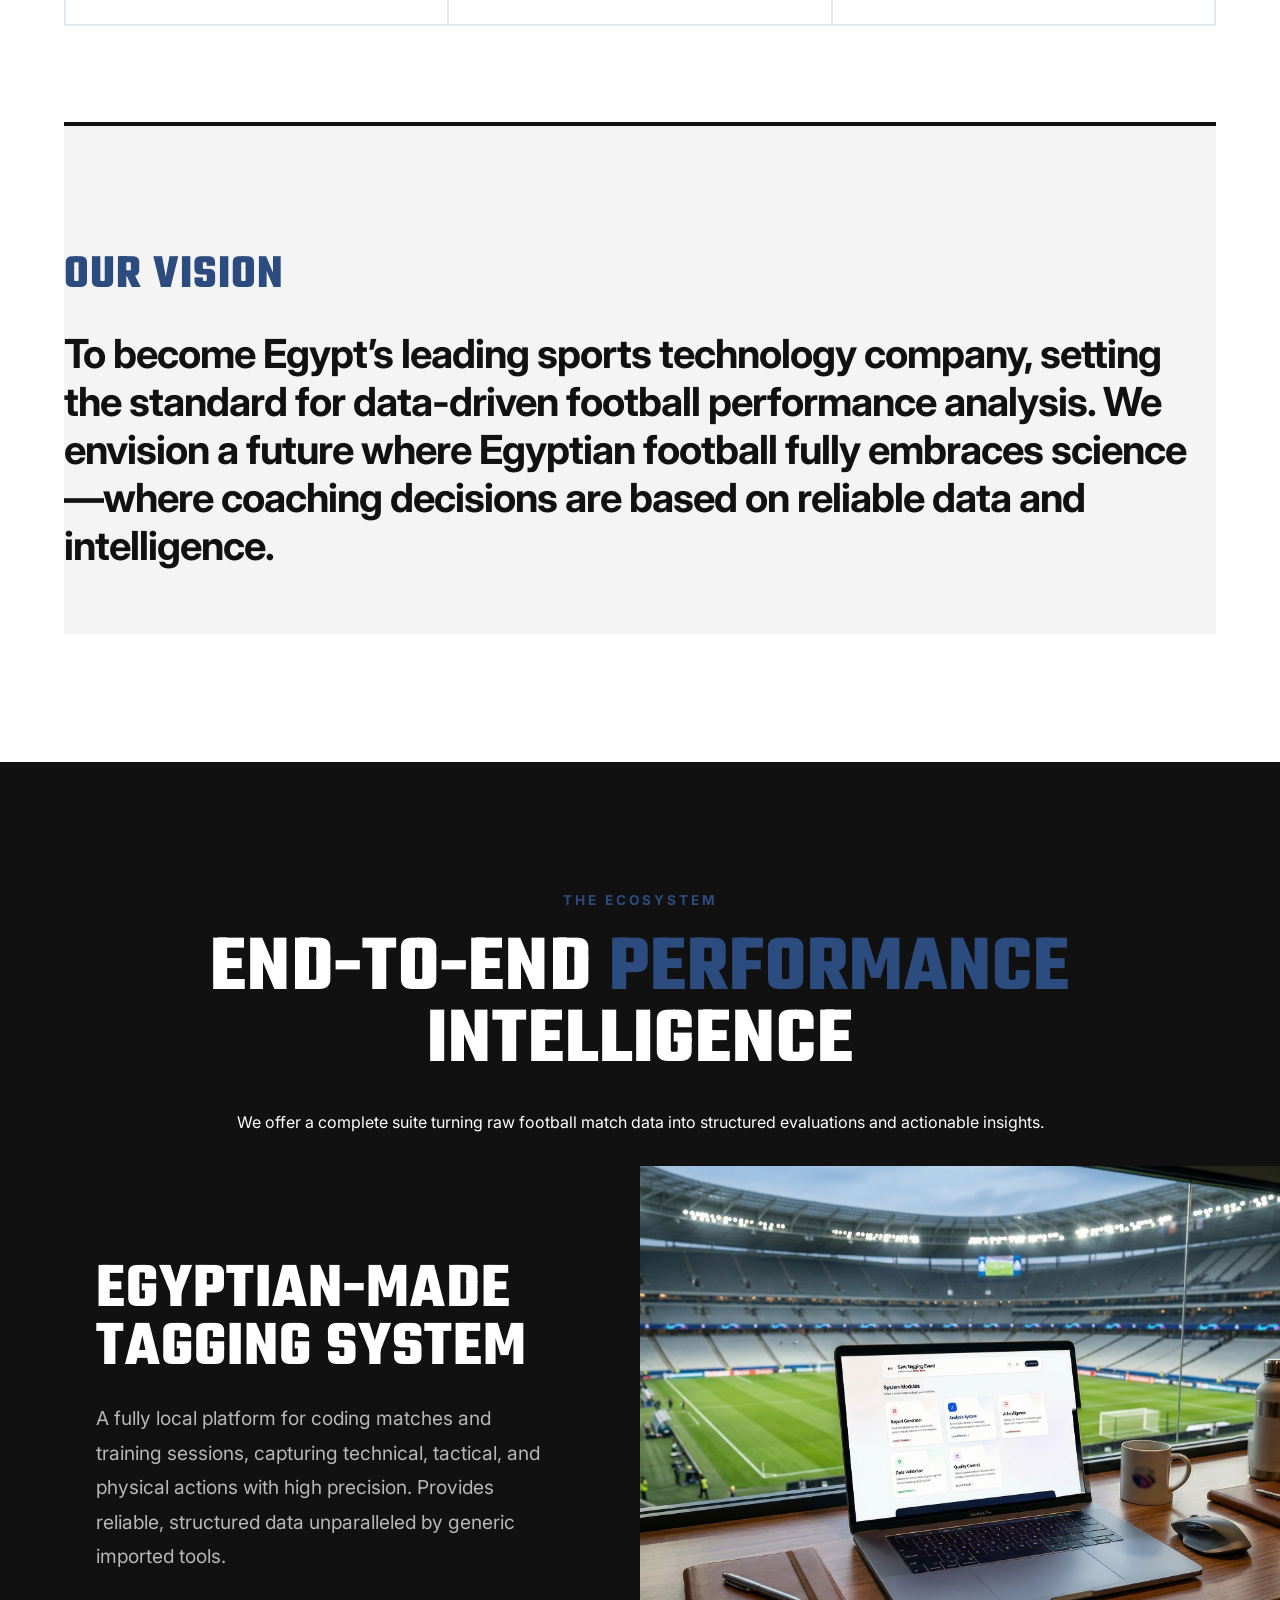
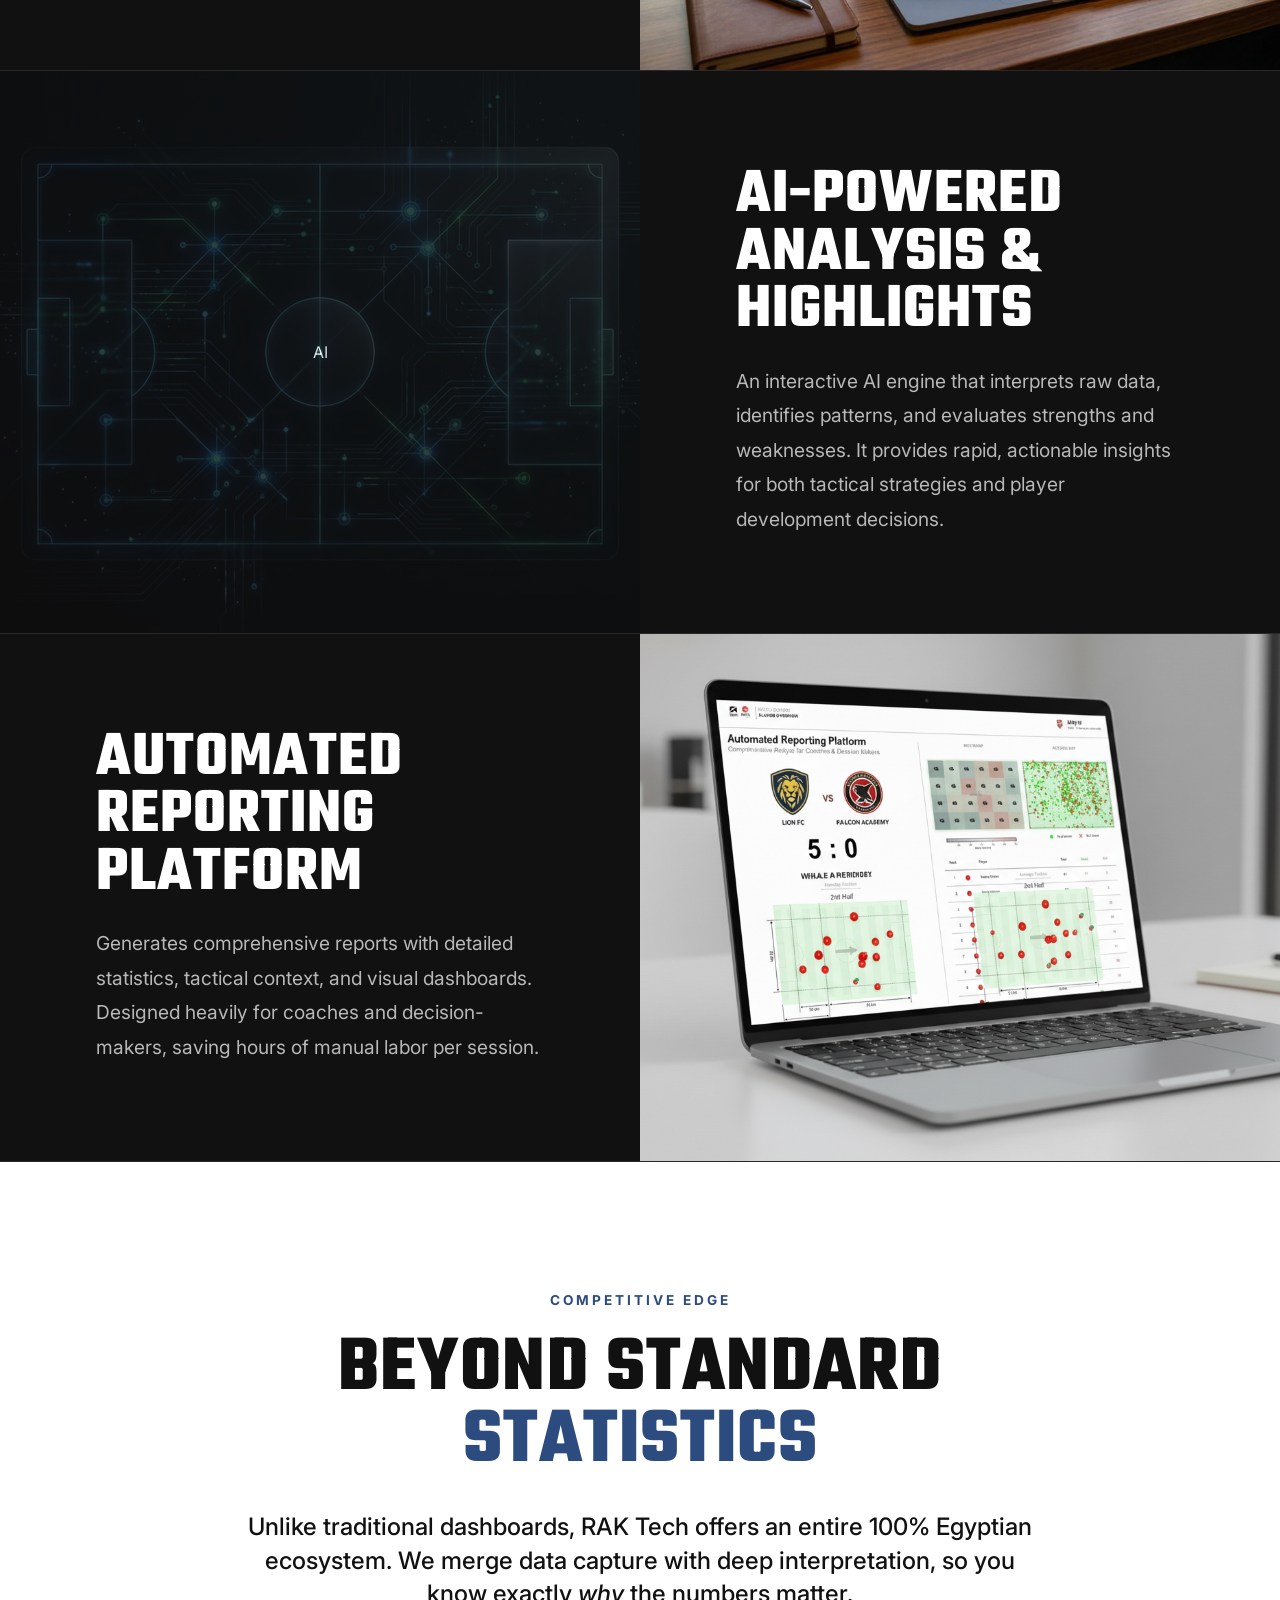
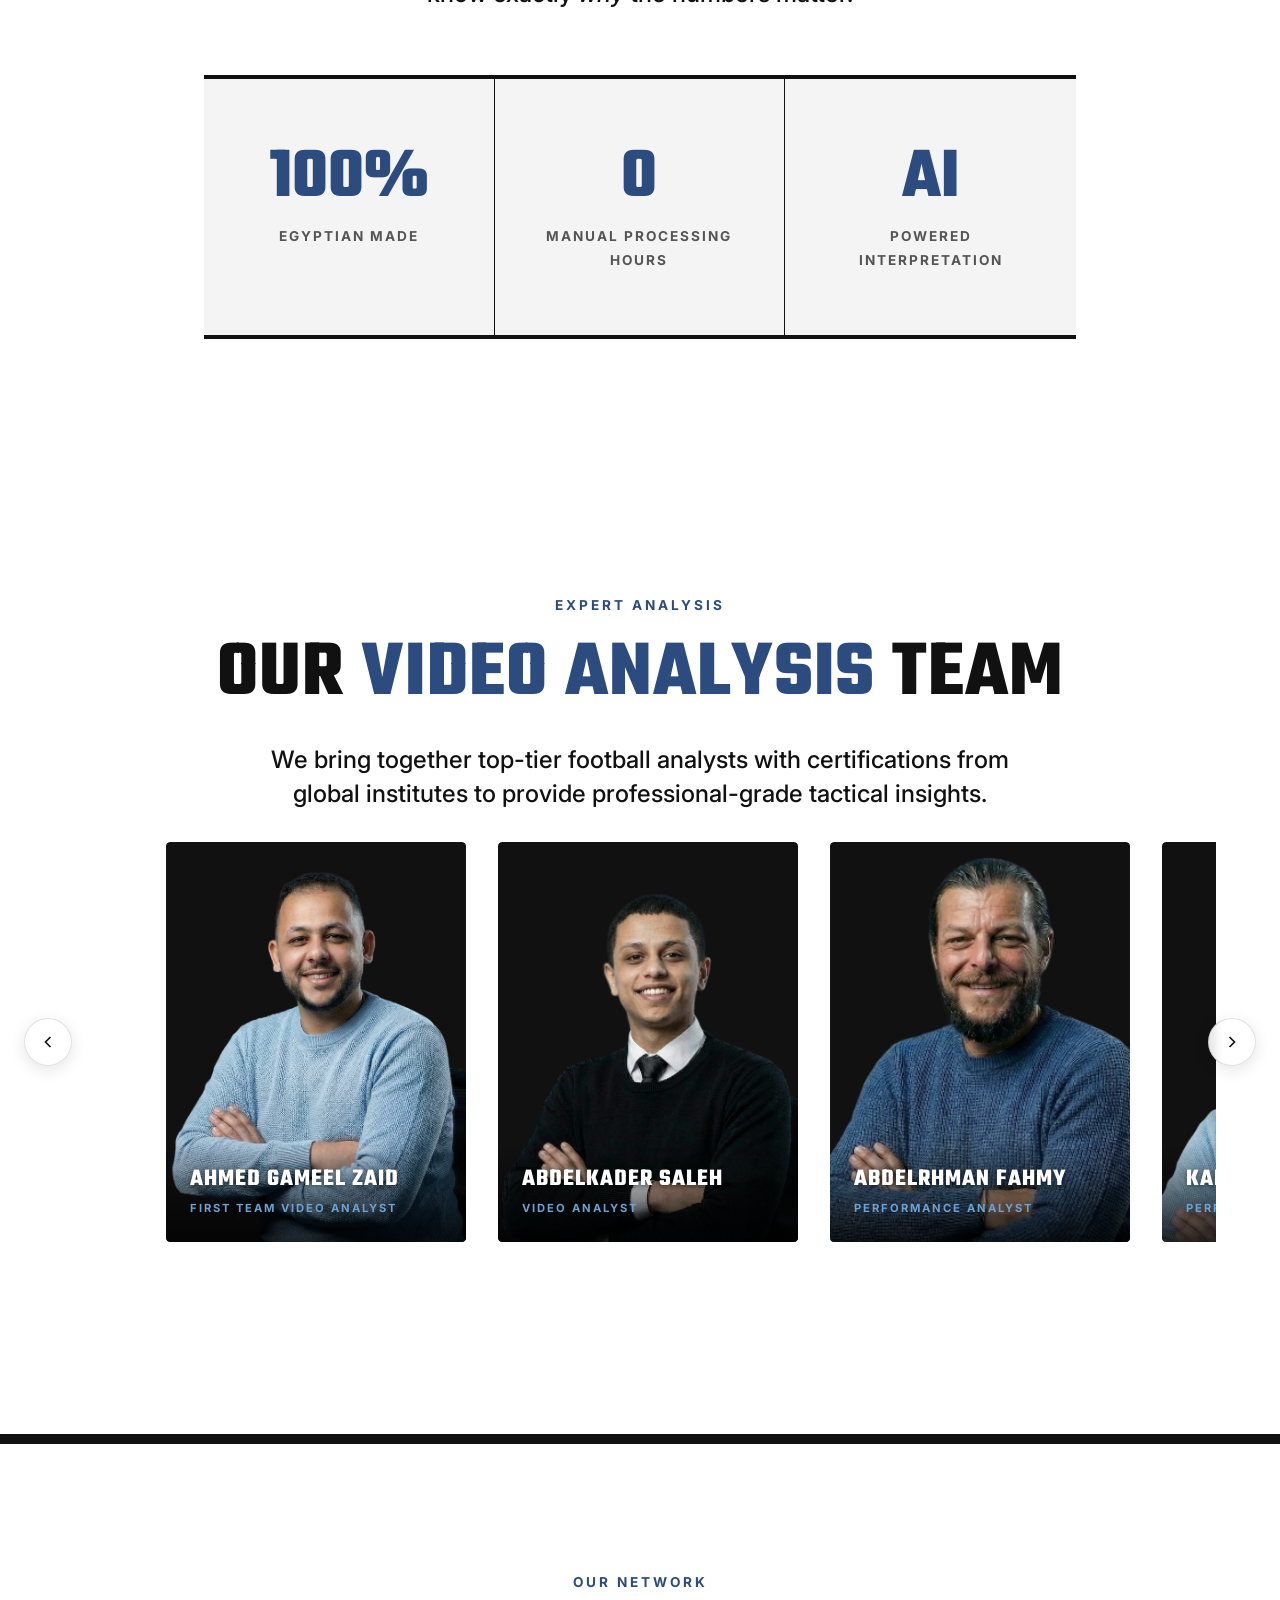
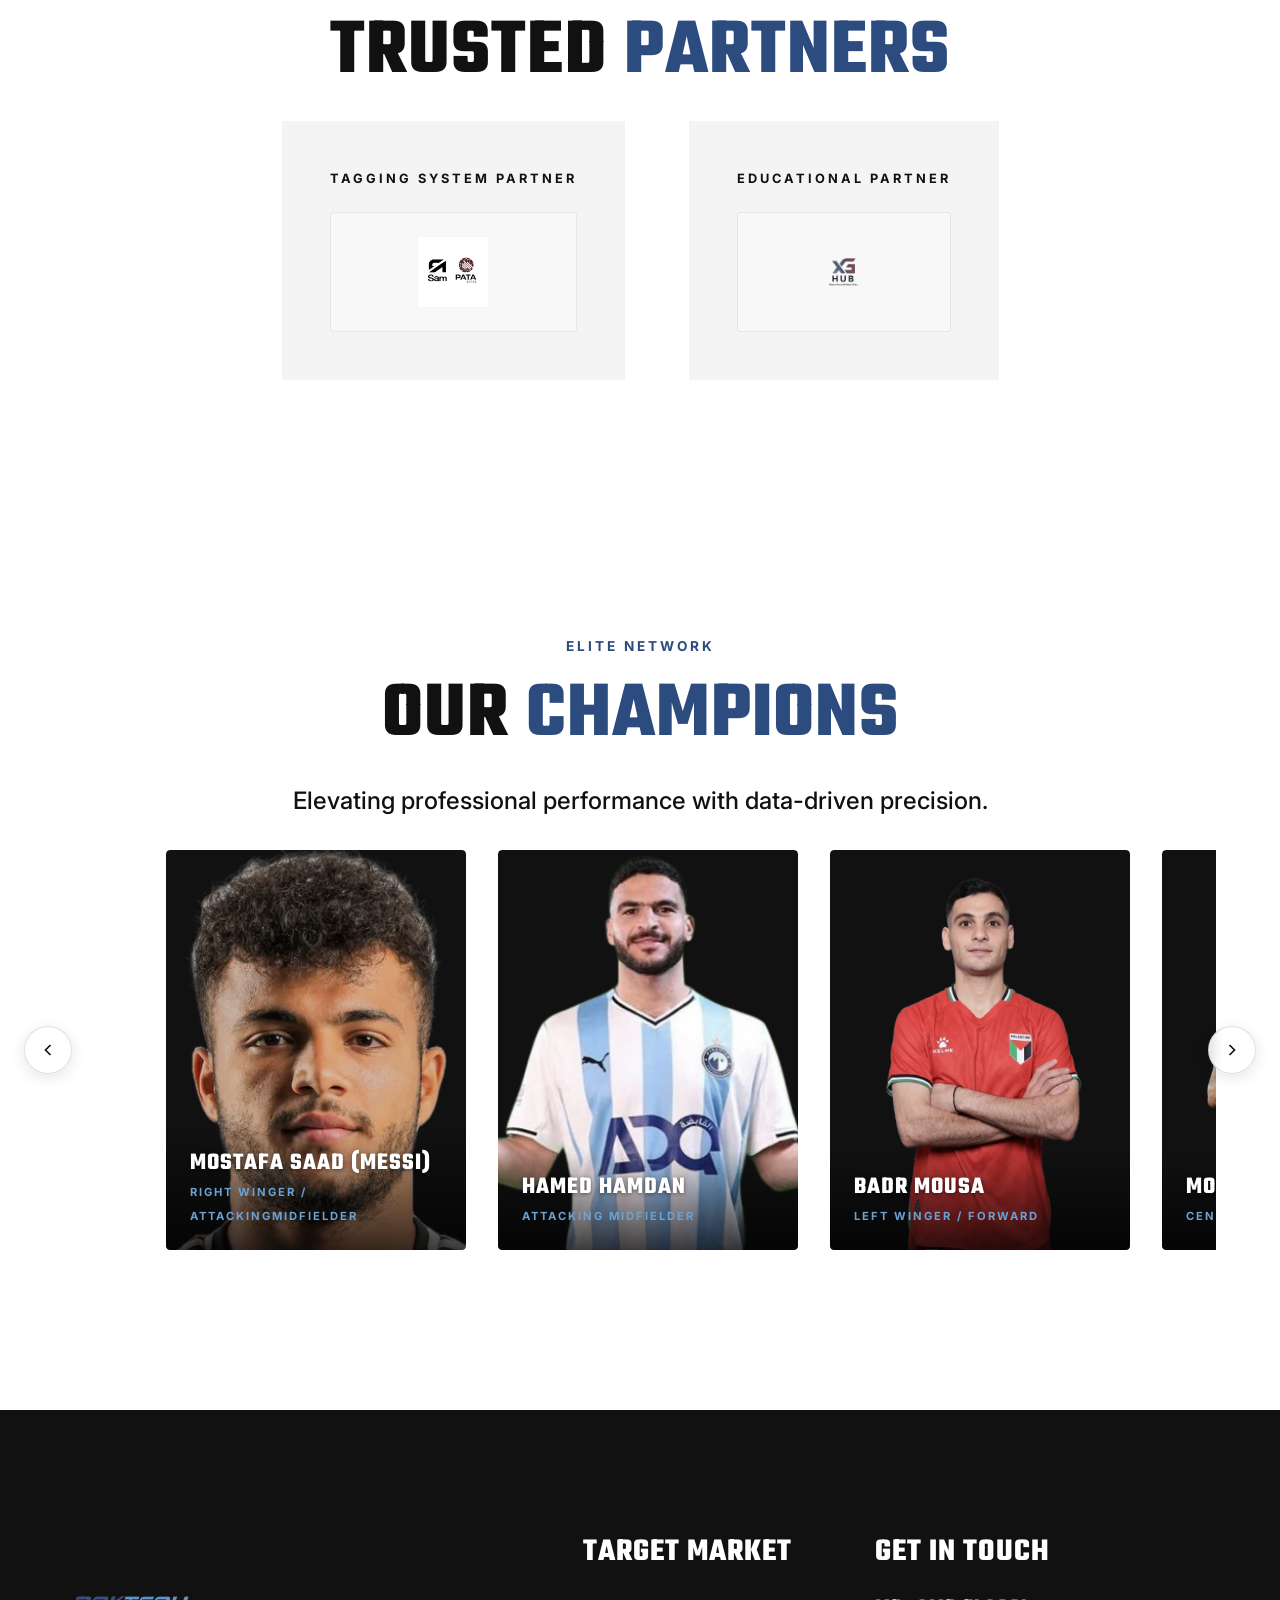
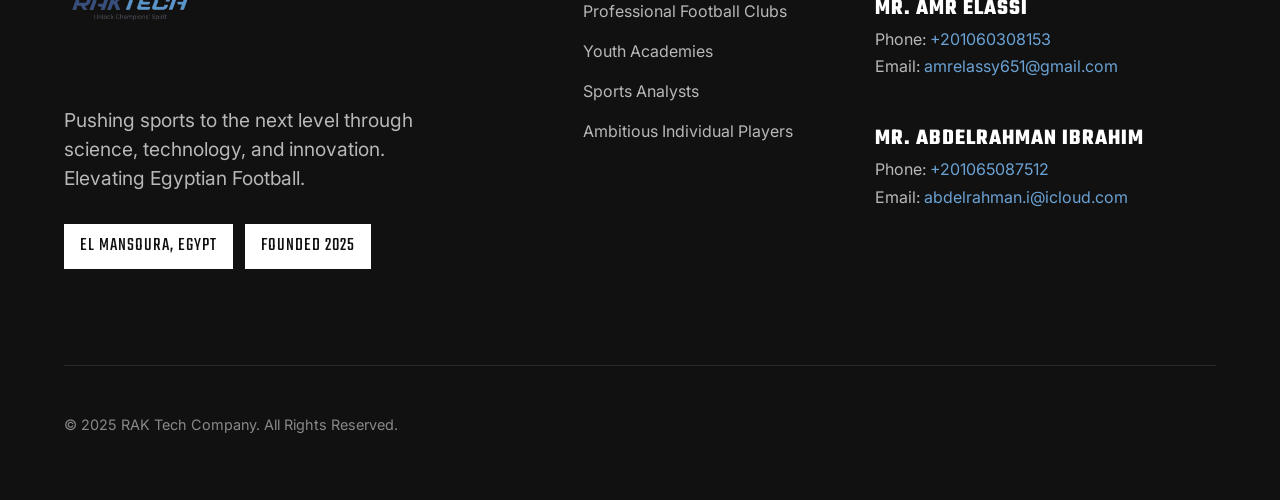
==== commit 13b69ea6: "Update tagging system image and finalize player cards" ====
--- a/index.html
+++ b/index.html
@@ -135,7 +135,7 @@
                             unparalleled by generic imported tools.</p>
                     </div>
                     <div class="feature-graphic graphic-accent-1 product-photo-wrapper">
-                        <img src="assets/Egyptian-Made Tagging System.png" alt="Egyptian-Made Tagging System" class="product-photo">
+                        <img src="assets/sys.png" alt="Egyptian-Made Tagging System" class="product-photo">
                     </div>
                 </div>
 
@@ -489,7 +489,8 @@
                         <div class="analyst-info">
                             <h3>Ziad Tarek</h3>
                             <p class="analyst-role">Egyptian | ZED FC</p>
-                            <p class="mt-1" style="color: rgba(255,255,255,0.7); font-size: 0.9rem;">Mastering midfield transitions and tactical awareness through data-driven performance analytics.</p>
+                            <p class="mt-1" style="color: rgba(255,255,255,0.7); font-size: 0.9rem;">Mastering midfield
+                                transitions and tactical awareness through data-driven performance analytics.</p>
                         </div>
                     </div>
                 </div>
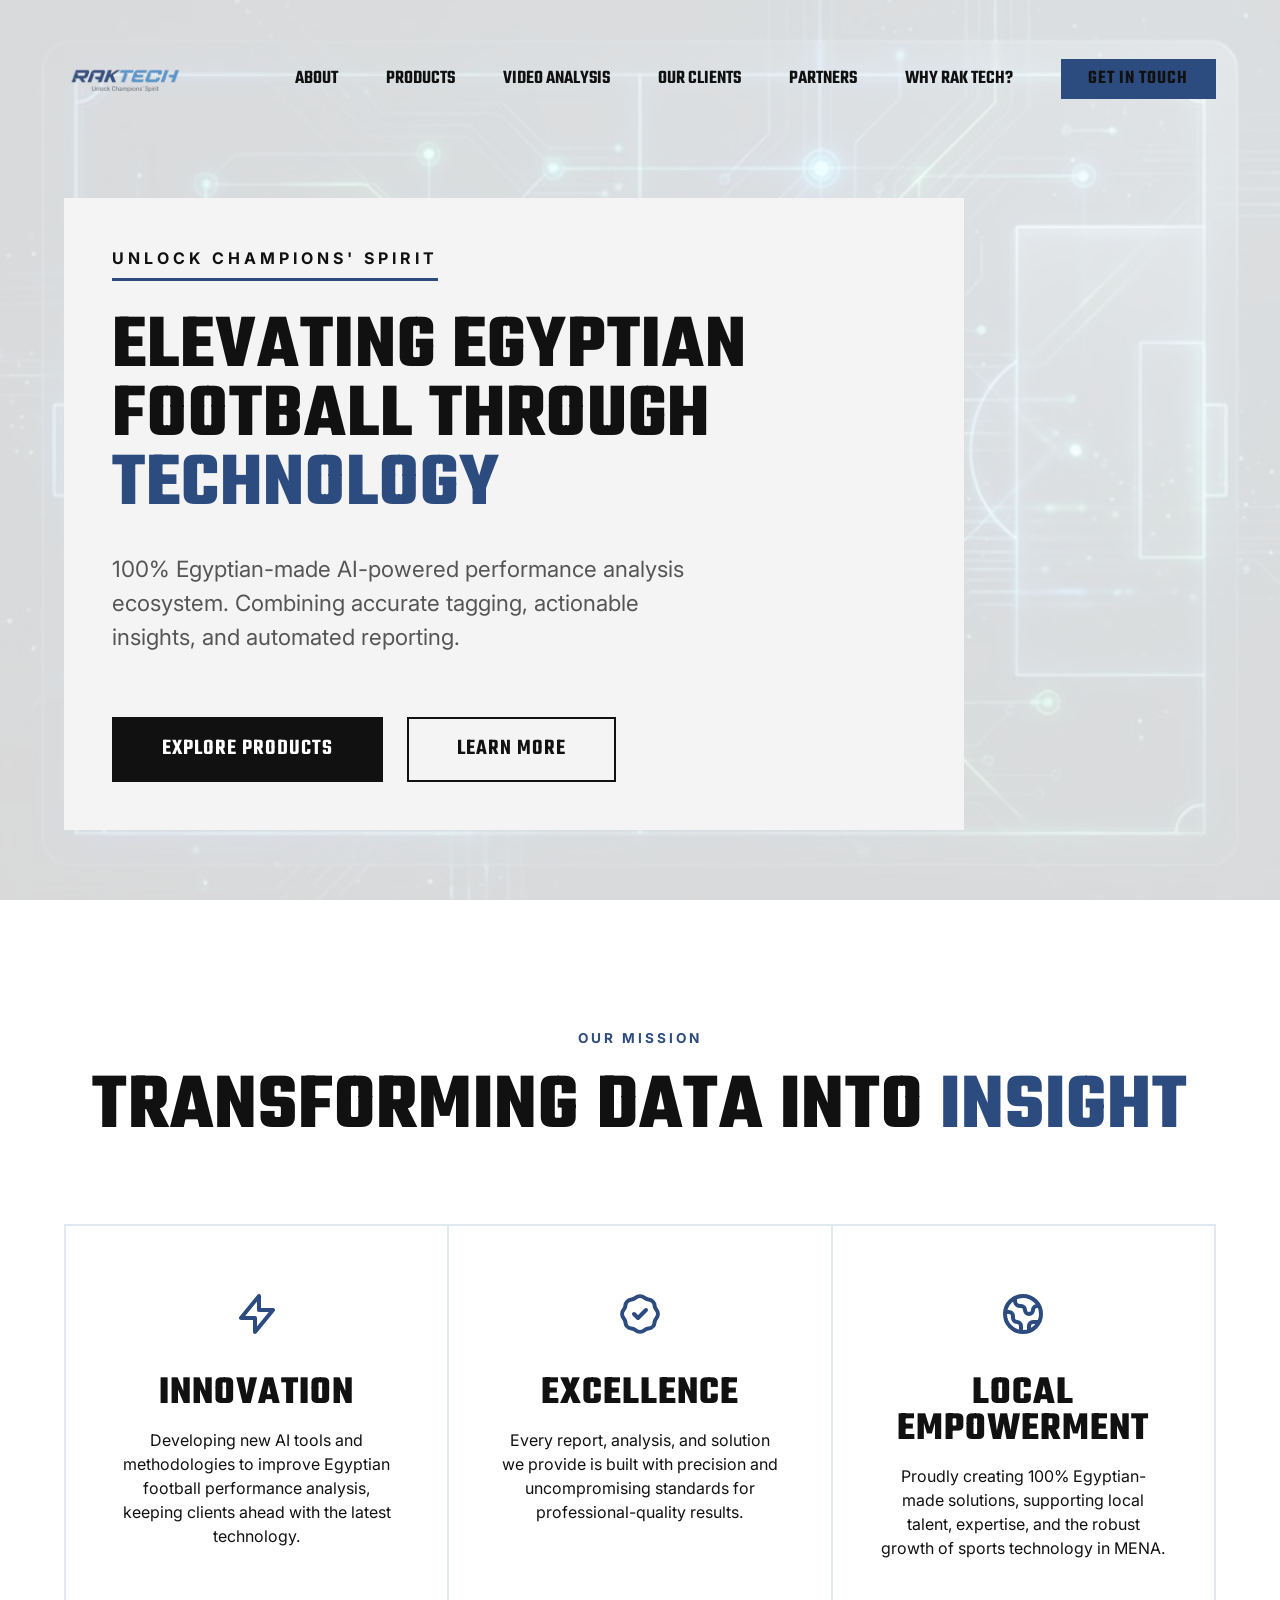
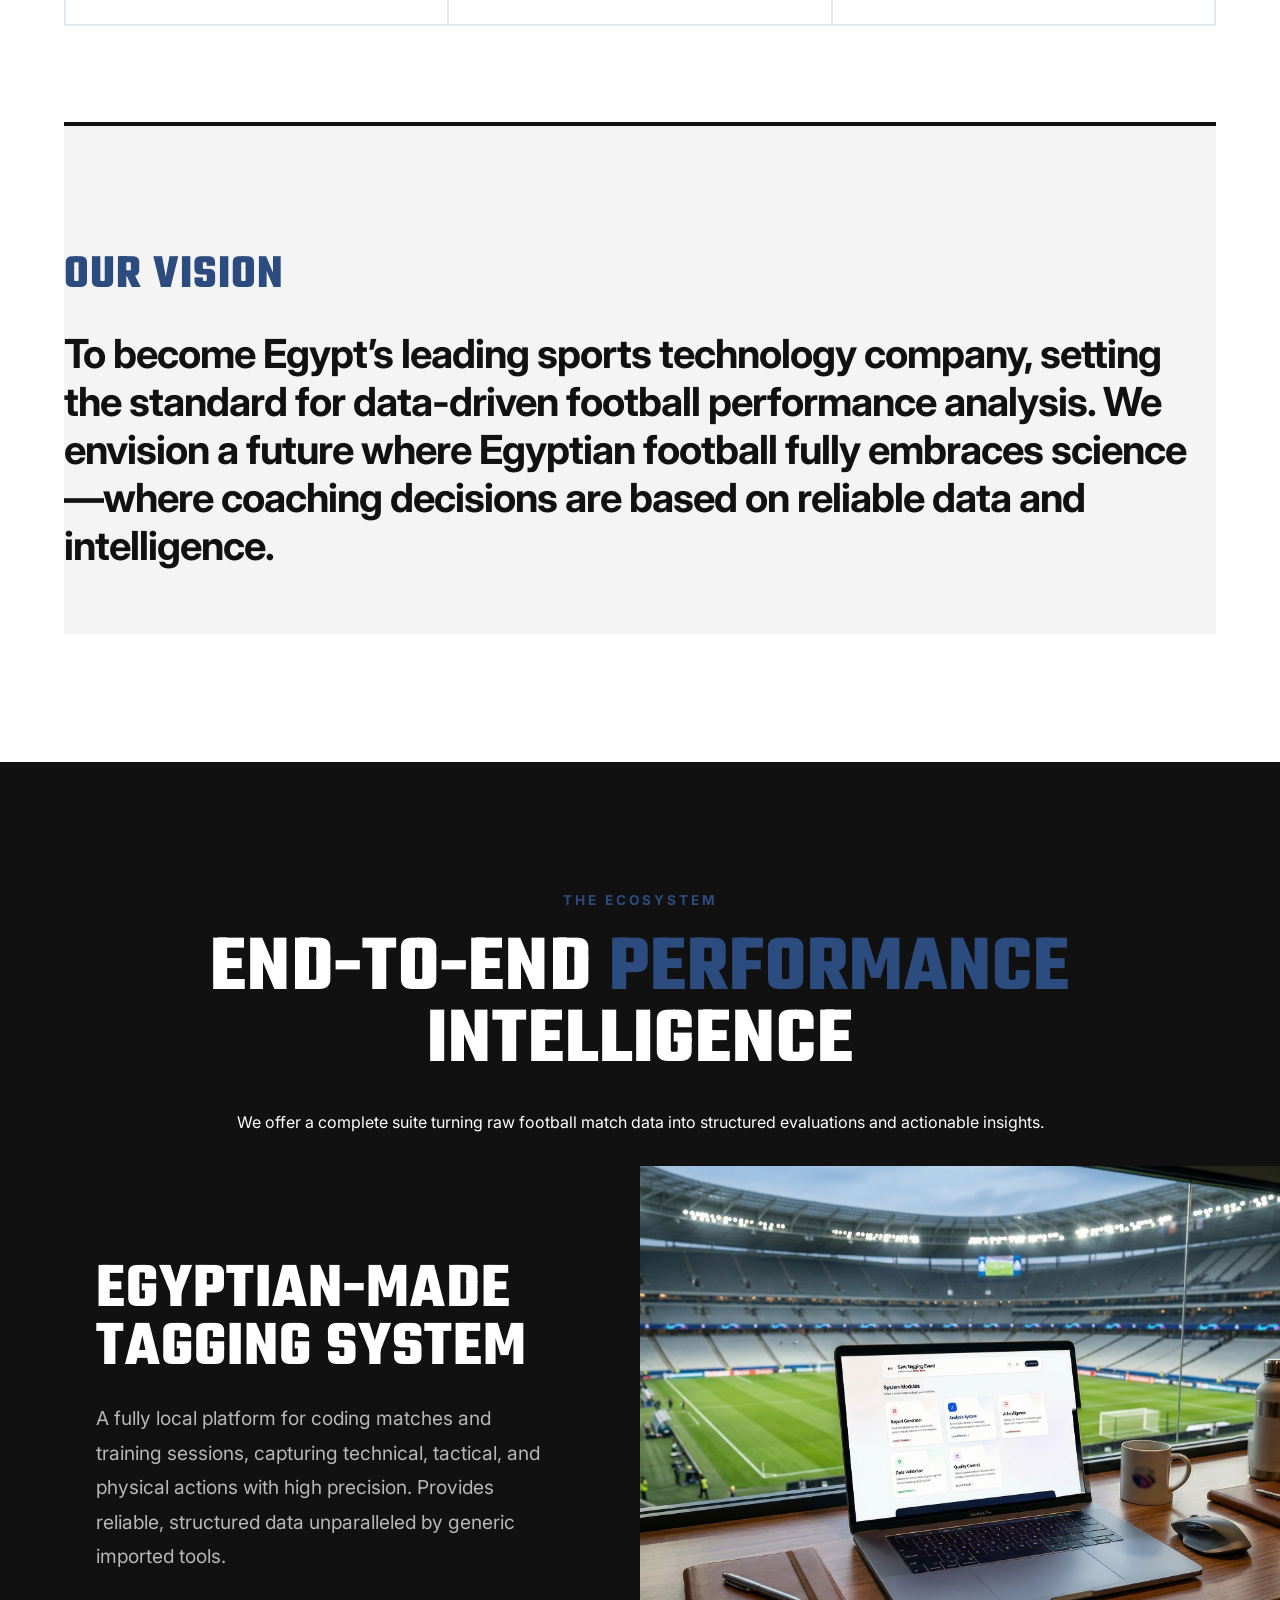
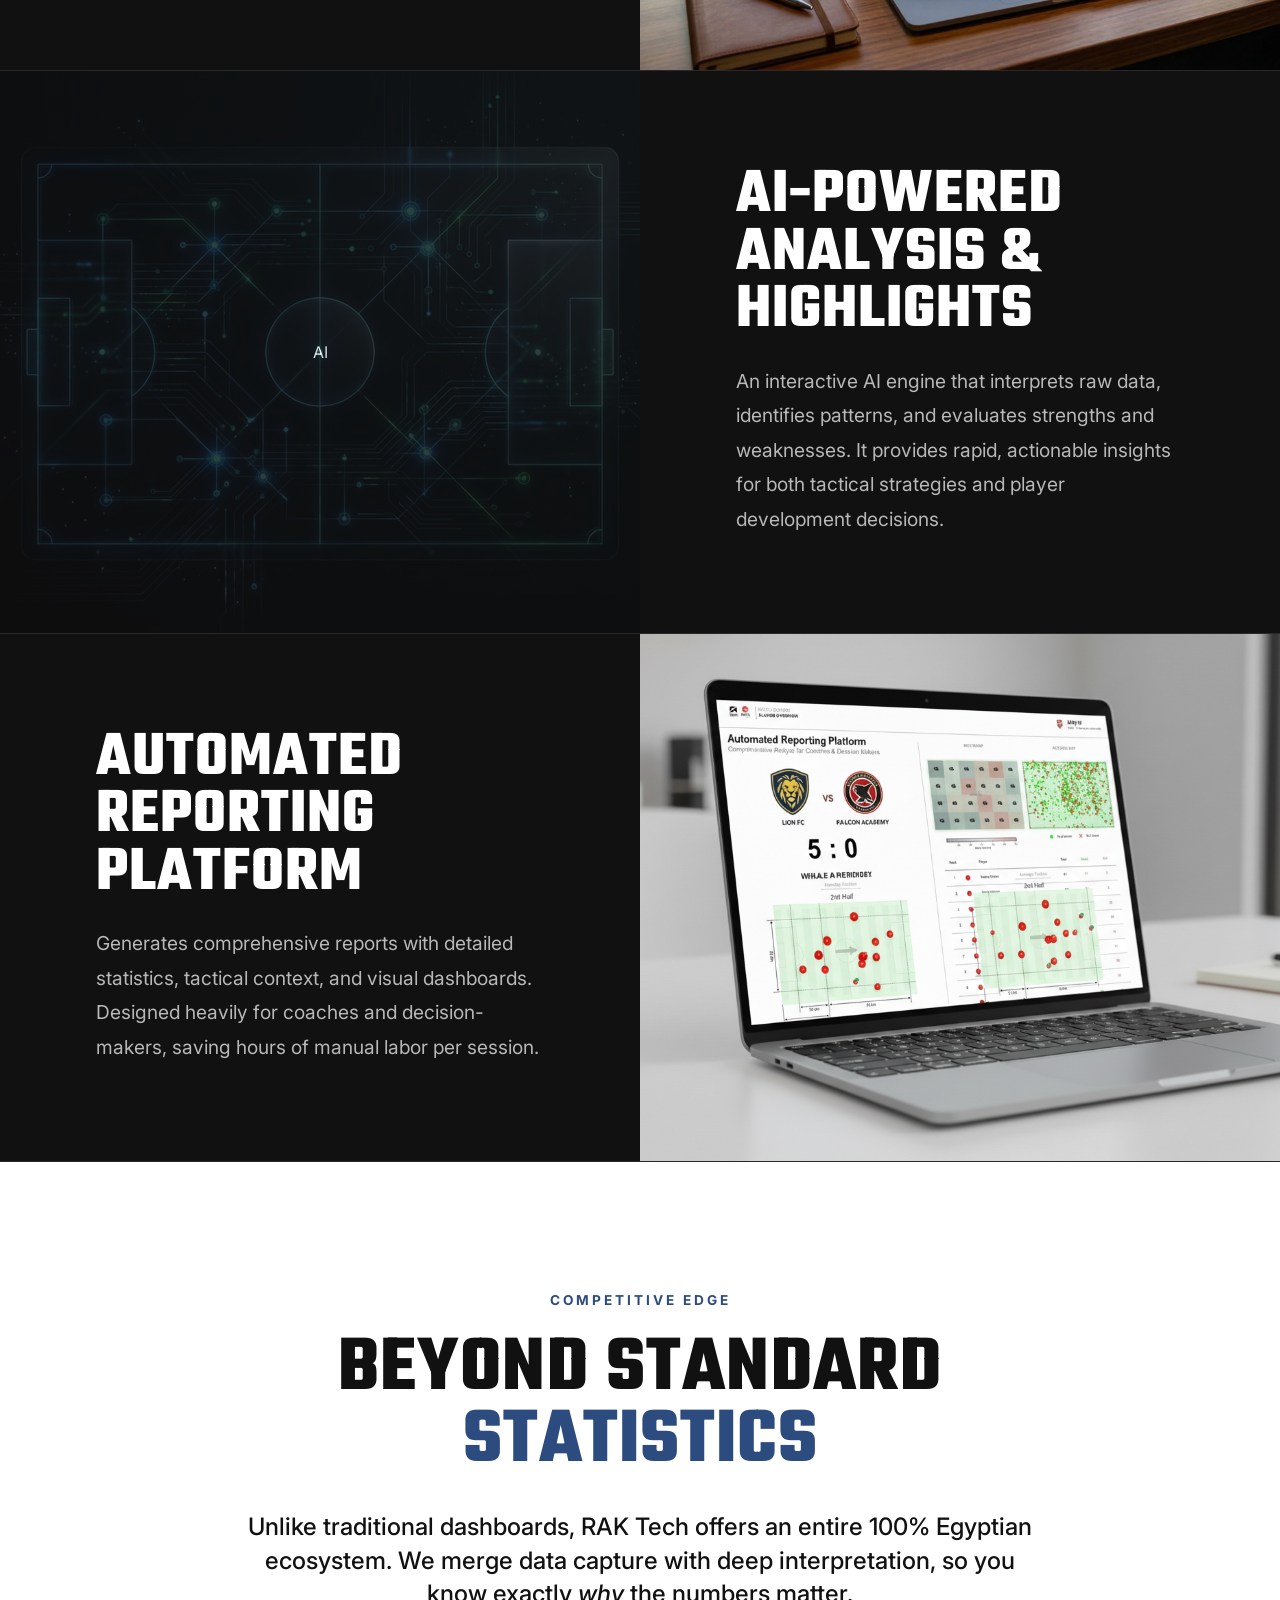
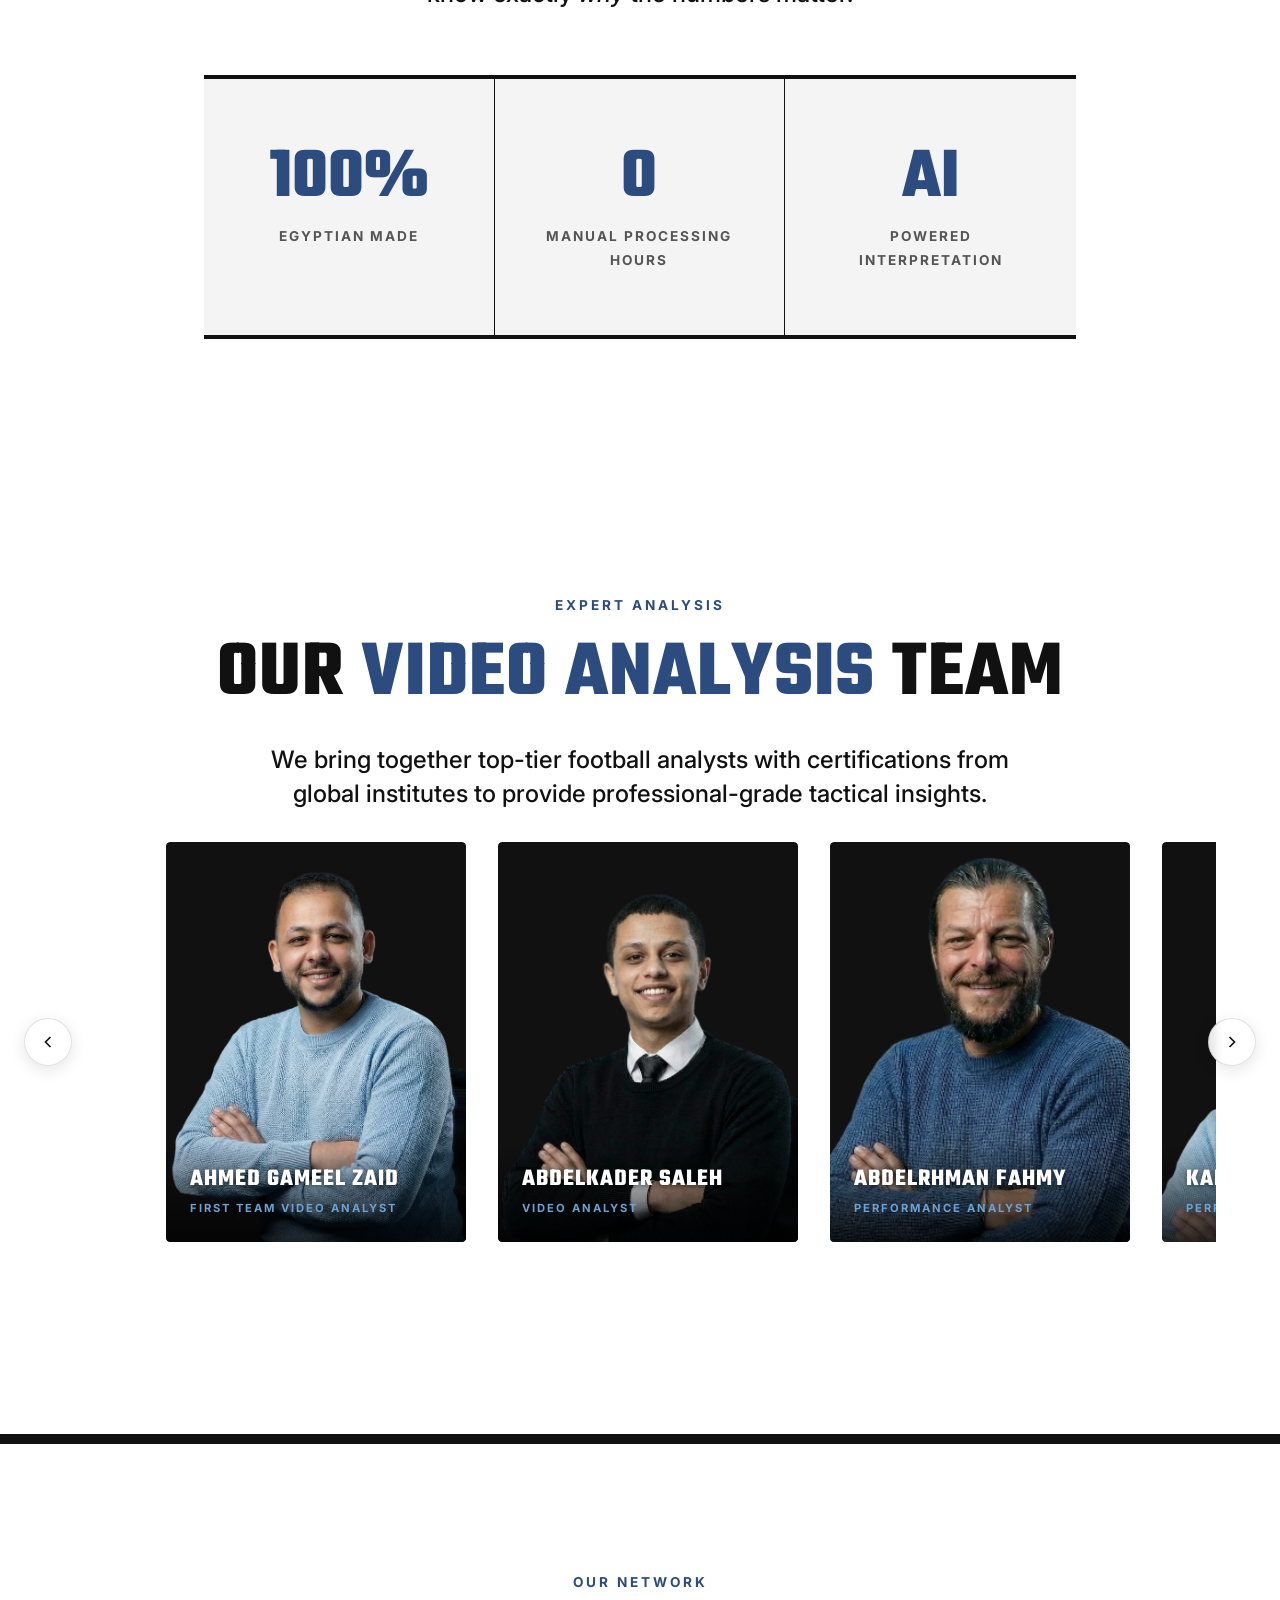
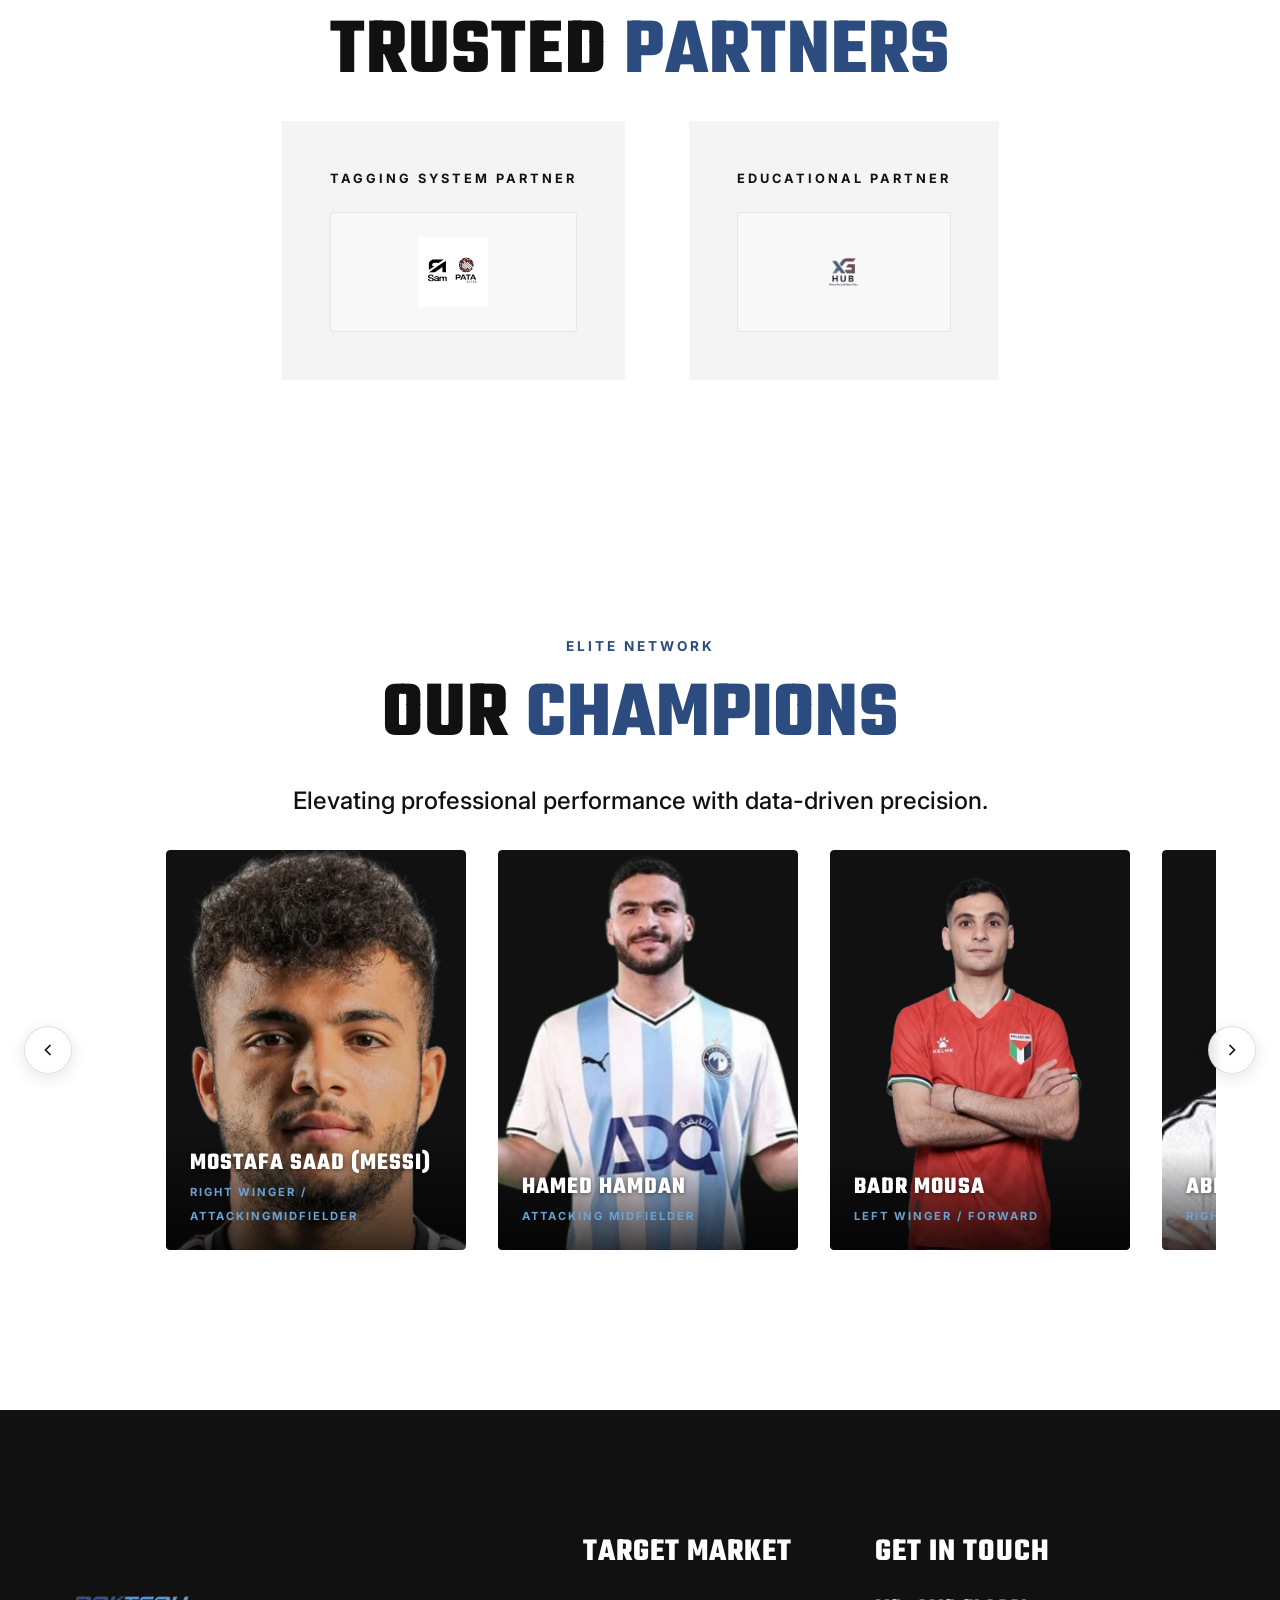
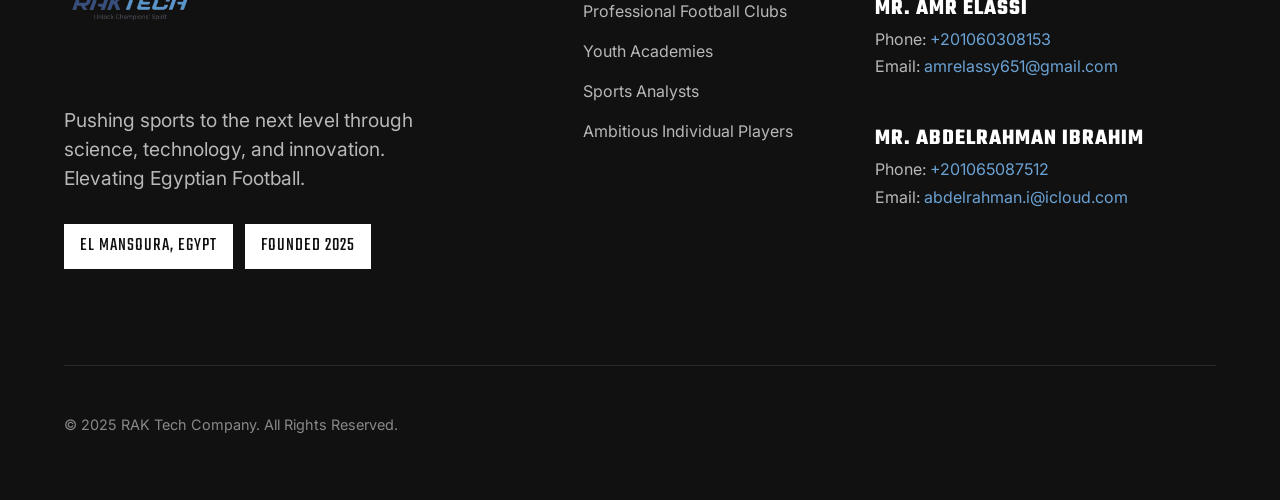
==== commit c8741340: "Remove Mohamed El Nahas from player carousel" ====
--- a/index.html
+++ b/index.html
@@ -427,22 +427,8 @@
                     </div>
                 </div>
 
-                <!-- Player 4: Mohamed El Nahas -->
-                <div class="analyst-card">
-                    <div class="analyst-img-wrapper">
-                        <img src="assets/mohammed_nhas.png" alt="Mohamed El Nahas" class="analyst-img">
-                        <div class="analyst-name-tab">
-                            <h4>Mohamed El Nahas</h4>
-                            <span>Centre-Forward / Striker</span>
-                        </div>
-                        <div class="analyst-info">
-                            <h3>Mohamed El Nahas</h3>
-                            <p class="analyst-role">Egyptian | El Gouna (on loan from Enppi)</p>
-                            <p class="mt-1" style="color: rgba(255,255,255,0.7); font-size: 0.9rem;">Specializing in
-                                tactical endurance and spatial intelligence.</p>
-                        </div>
-                    </div>
-                </div>
+
+
 
                 <!-- Player 5: Abdelgawad Taalab -->
                 <div class="analyst-card">
